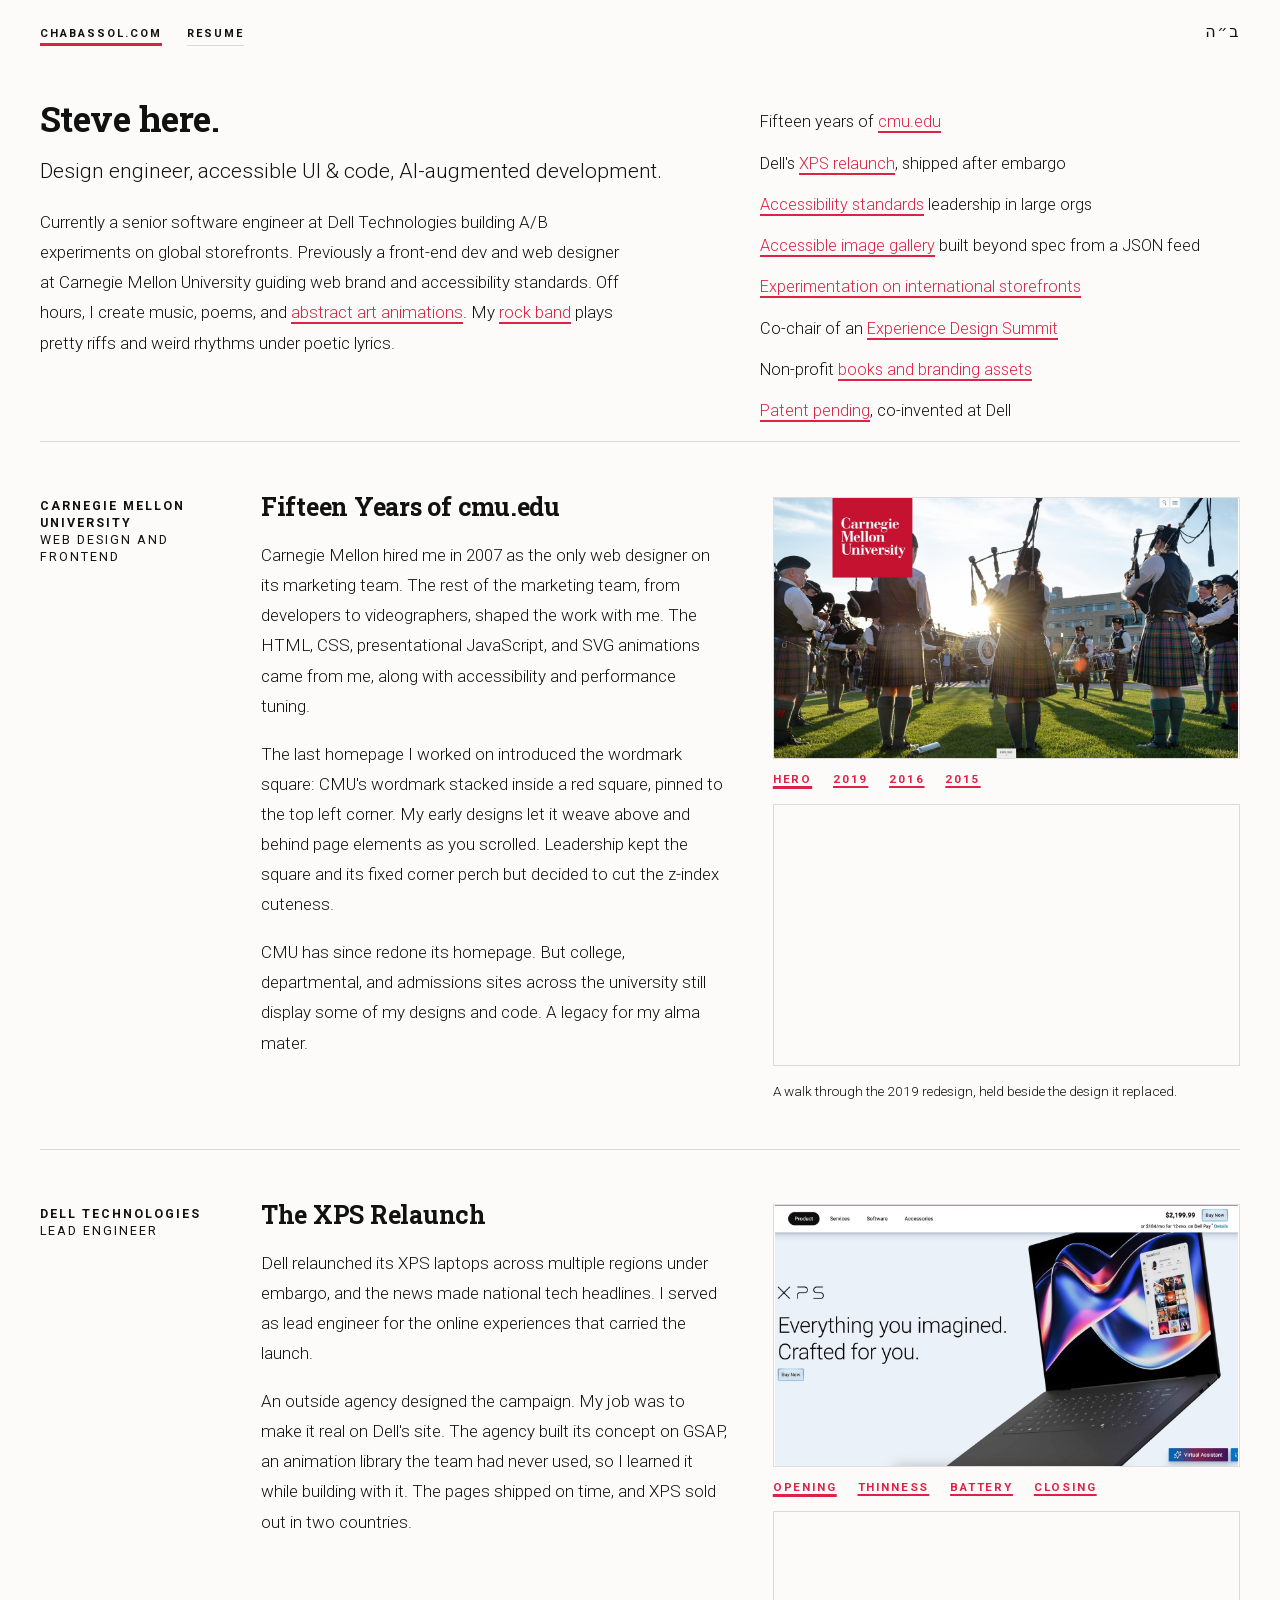
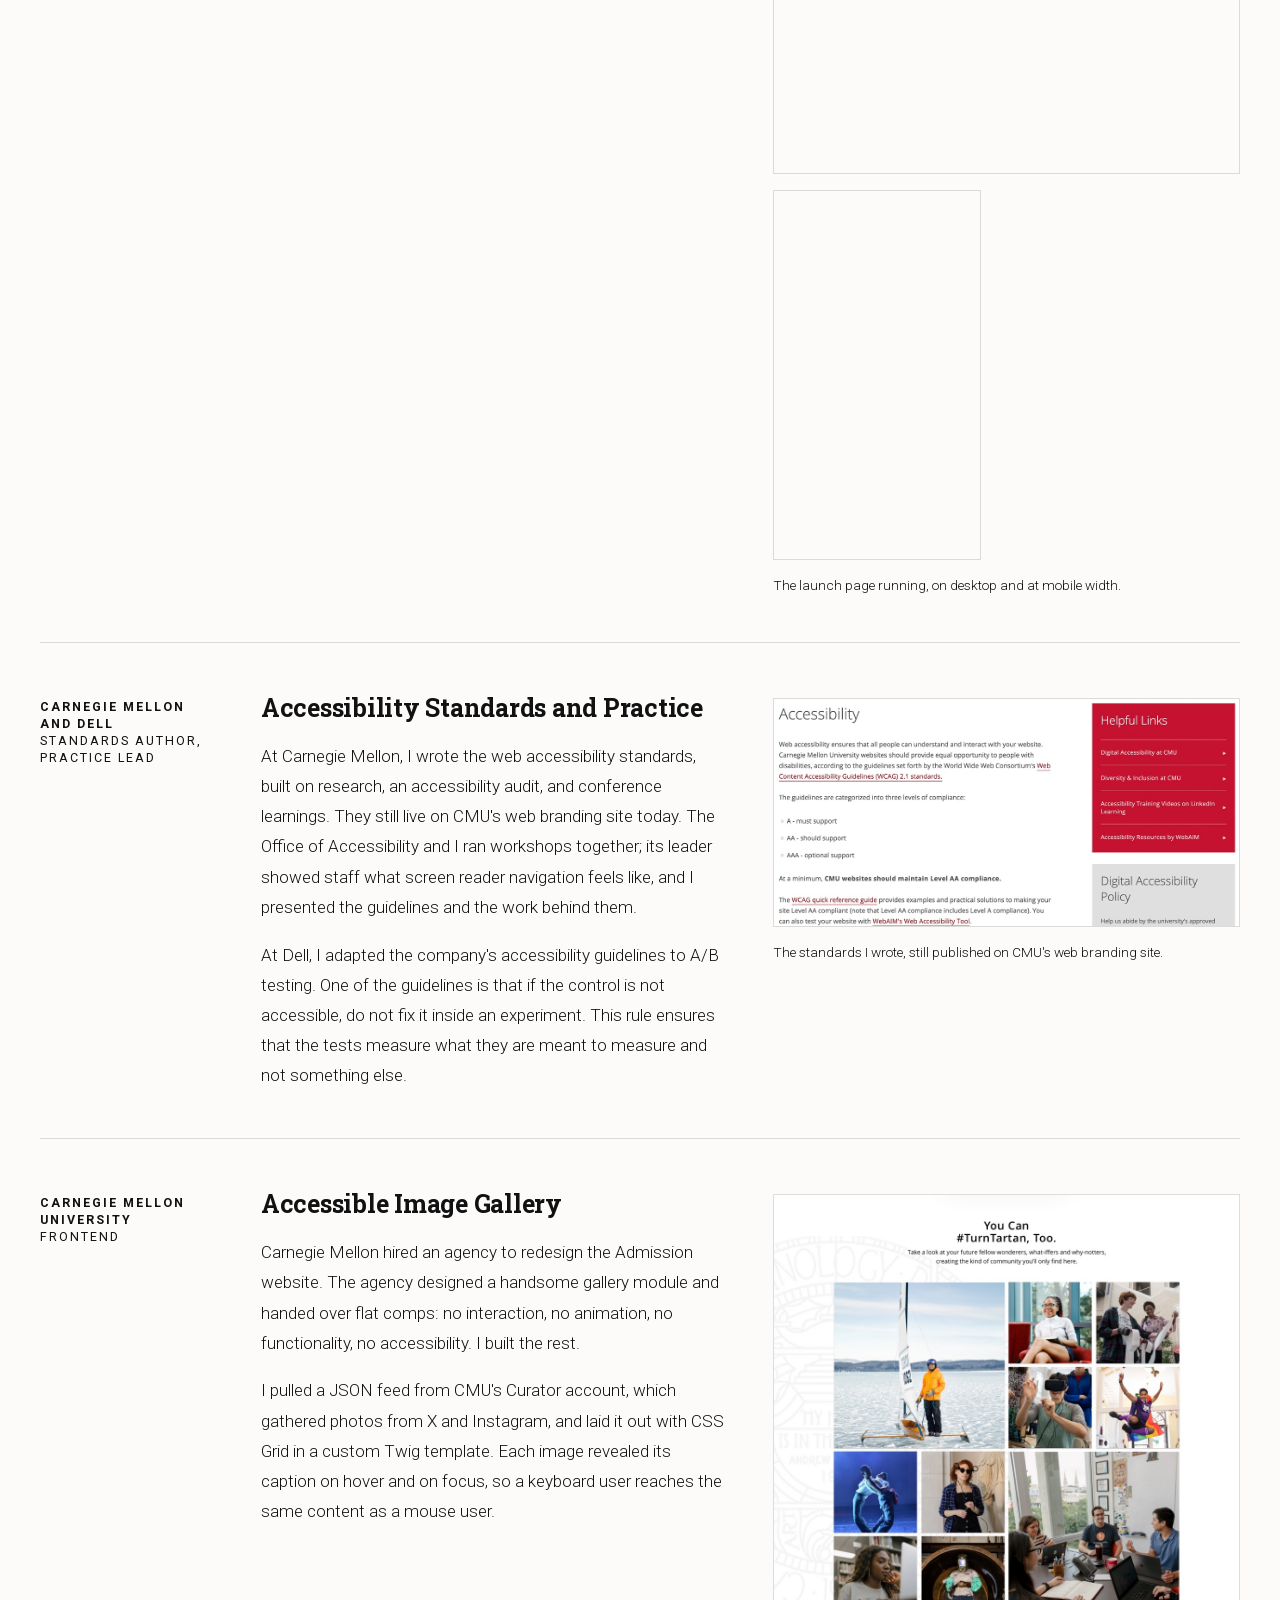
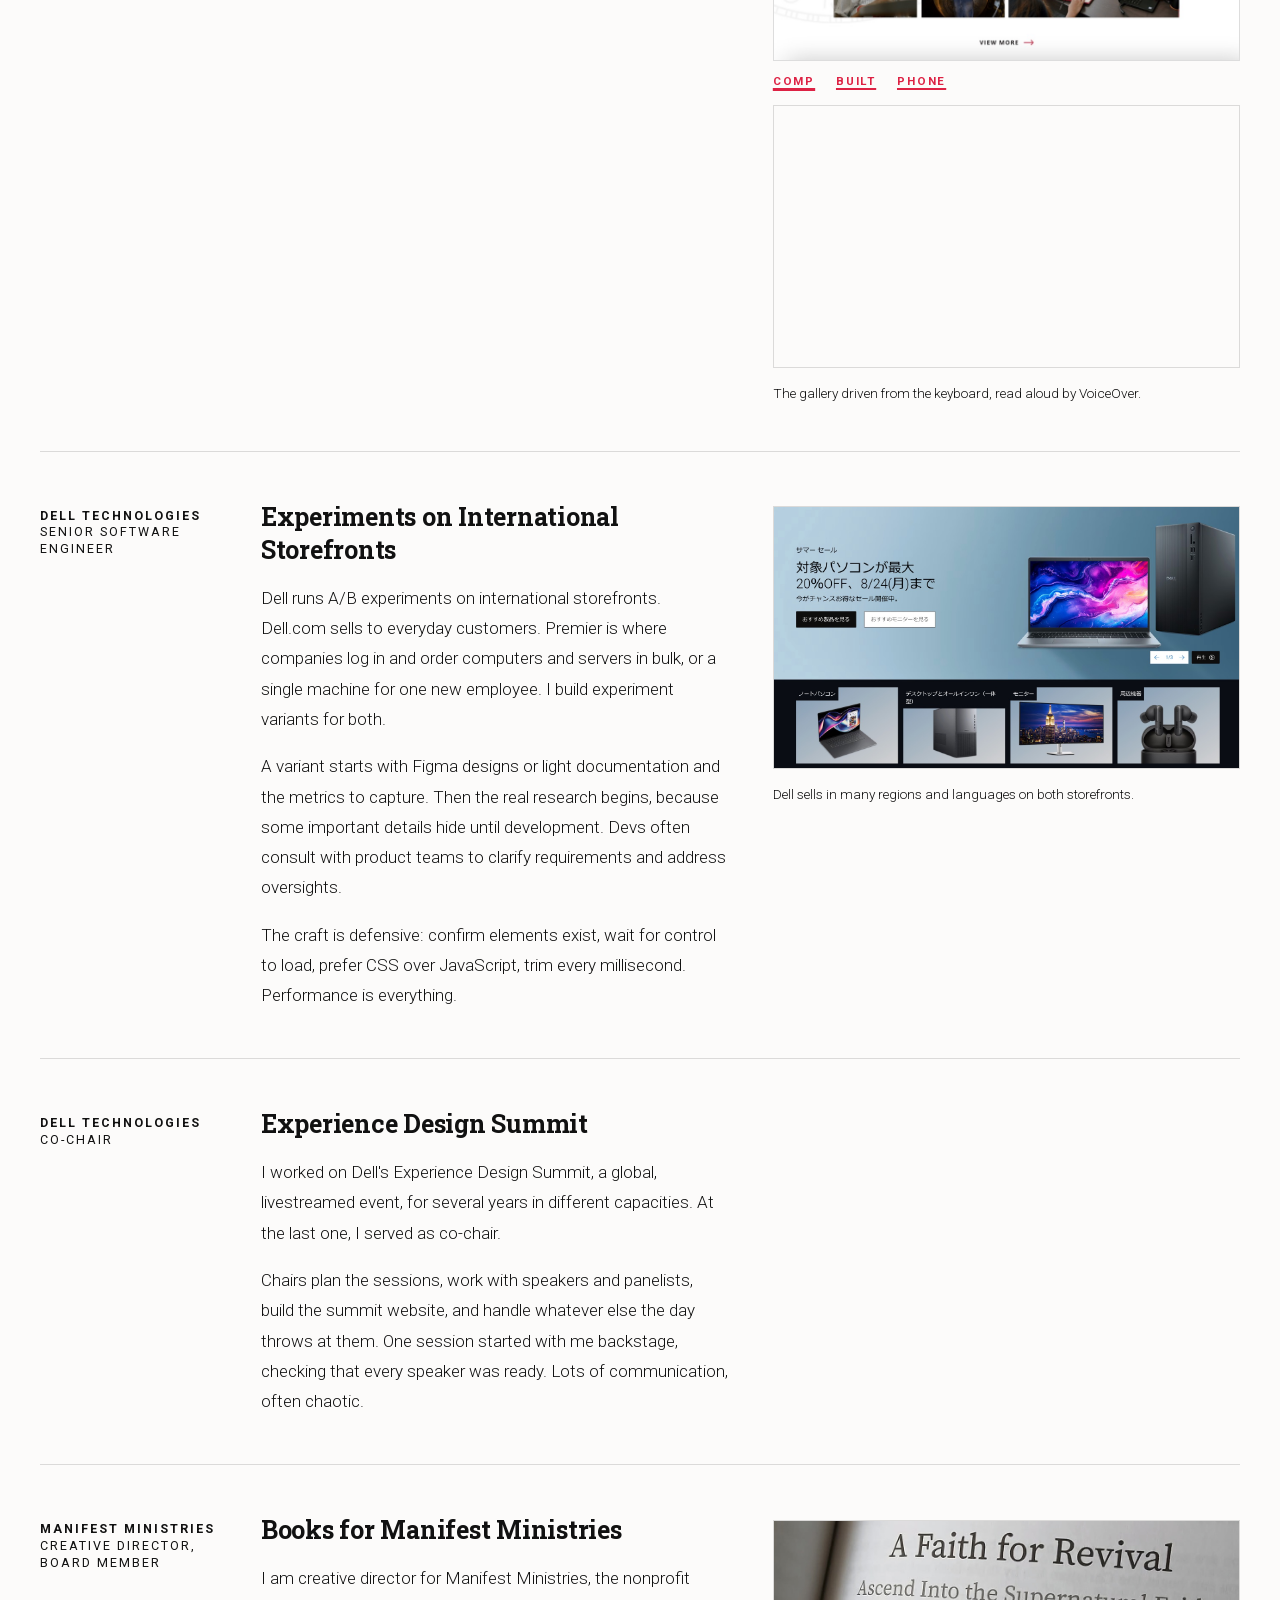
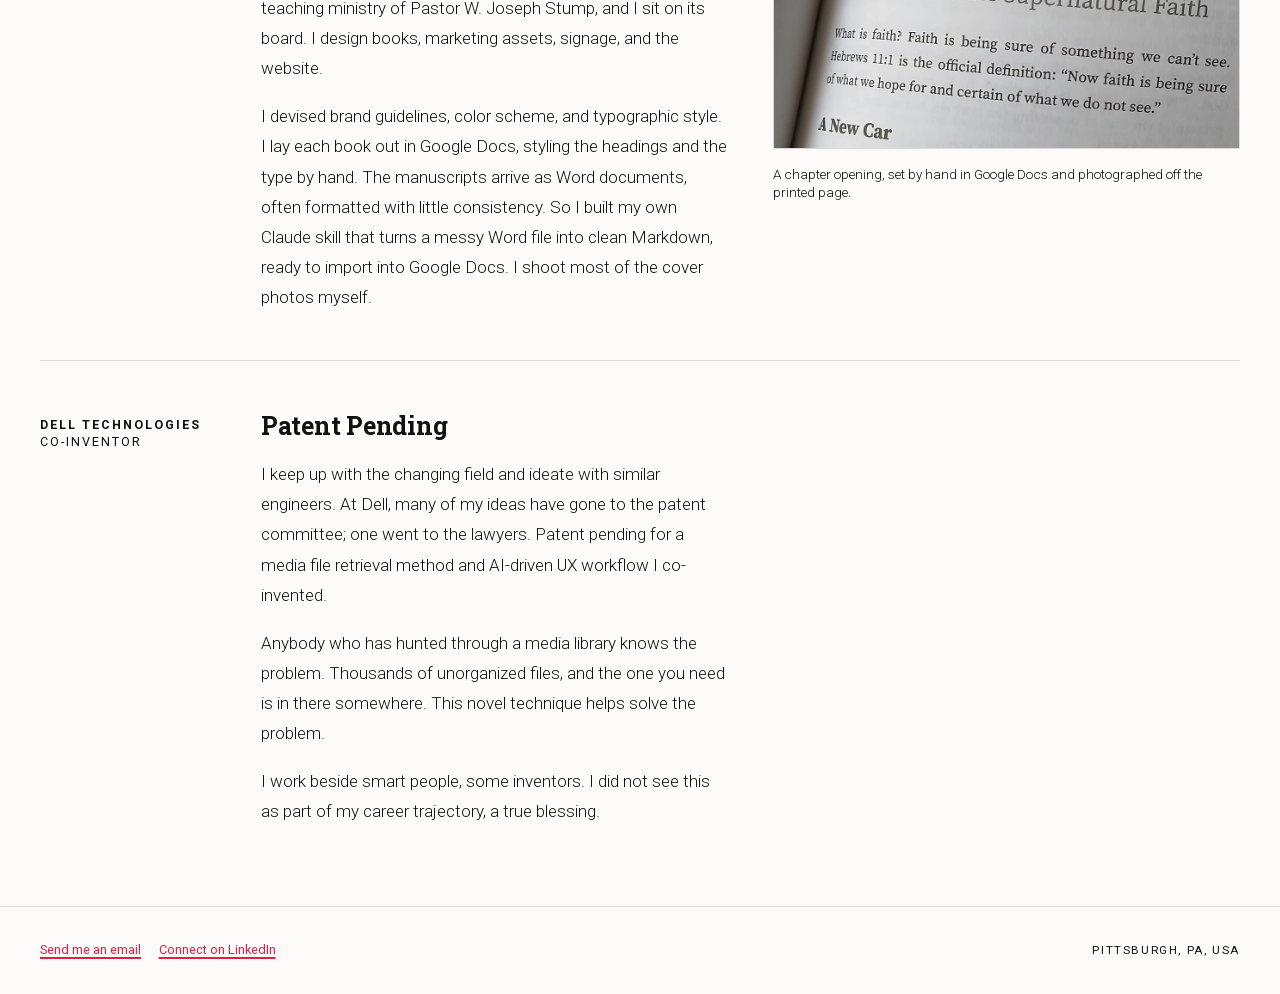
==== index.html @ 95441545 "init commit" ====
<!doctype html>
<html lang="en">

<head>
  <meta charset="utf-8">
  <title>Steve Chabassol: Design Engineer</title>
  <meta name="description" content="Steve Chabassol designs and builds accessible, beautiful interfaces in Pittsburgh. Case studies from Dell and Carnegie Mellon, and a resume.">
  <meta name="viewport" content="width=device-width, initial-scale=1">
  <link rel="canonical" href="https://chabassol.com/">

  <meta name="robots" content="max-image-preview:large">

  <meta name="author" content="Steve Chabassol">
  <meta name="theme-color" content="#fcfbfa" media="(prefers-color-scheme: light)">
  <meta name="theme-color" content="#0a0a0a" media="(prefers-color-scheme: dark)">

  <meta property="og:type" content="website">
  <meta property="og:site_name" content="Steve Chabassol">
  <meta property="og:url" content="https://chabassol.com/">
  <meta property="og:title" content="Steve Chabassol: Design Engineer">
  <meta property="og:description" content="Steve Chabassol designs and builds accessible, beautiful interfaces in Pittsburgh. Case studies from Dell and Carnegie Mellon, and a resume.">
  <meta property="og:image" content="https://chabassol.com/share-card.png">
  <meta property="og:image:width" content="1200">
  <meta property="og:image:height" content="630">
  <meta property="og:image:alt" content="An SC monogram over the name Steve Chabassol and the line: Design engineer. I make the internet pretty.">
  <meta name="twitter:card" content="summary_large_image">
  <meta name="twitter:image:alt" content="An SC monogram over the name Steve Chabassol and the line: Design engineer. I make the internet pretty.">

  <link rel="icon" href="favicon.ico" sizes="32x32">
  <link rel="icon" href="favicon.svg" type="image/svg+xml">
  <link rel="apple-touch-icon" href="icon.png">

  <link rel="preload" href="fonts/roboto-latin.woff2" as="font" type="font/woff2" crossorigin>
  <link rel="preload" href="fonts/roboto-slab-latin.woff2" as="font" type="font/woff2" crossorigin>

  <link rel="stylesheet" href="css/site.css">
  <link rel="stylesheet" href="css/home.css">
</head>

<body>
  <a class="skip-link" href="#main">Skip to the main text</a>

  <header class="shell masthead">
    <nav class="nav" aria-label="Main">
      <a class="nav__link" href="./" aria-current="page">chabassol.com</a>
      <a class="nav__link" href="resume/">Resume</a>
    </nav>

    <p class="masthead__baruch" title="Baruch Hashem, blessed is the name"><span class="sr-only">Baruch Hashem, blessed is the name </span><span lang="he">ב״ה</span></p>
  </header>

  <main class="shell" id="main" tabindex="-1">

    <div class="sheet-head">
      <div class="sheet-head__main">
        <h1 class="sheet-head__title">Steve here.</h1>
        <p class="sheet-head__lede">Design engineer, accessible UI & code, AI-augmented development.</p>
        <p class="sheet-head__body">Currently a senior software engineer at Dell Technologies building A/B experiments on global storefronts. Previously a front-end dev and web designer at Carnegie Mellon University guiding web brand and accessibility standards. Off hours, I create music, poems, and <a href="https://stevechab.com" rel="nofollow">abstract art animations</a>. My <a href="https://stevechab.band" rel="nofollow">rock band</a> plays pretty riffs and weird rhythms under poetic lyrics.</p>
      </div>

      <aside class="sheet-head__aside">
        <nav class="jump" aria-label="Work examples on this page">
          <ul class="jump__list">
            <li>Fifteen years of <a href="#cmu">cmu.edu</a></li>
            <li>Dell's <a href="#xps">XPS relaunch</a>, shipped after embargo</li>
            <li><a href="#accessibility">Accessibility standards</a> leadership in large orgs</li>
            <li><a href="#gallery">Accessible image gallery</a> built beyond spec from a JSON feed</li>
            <li><a href="#experiments">Experimentation on international storefronts</a></li>
            <li>Co-chair of an <a href="#summit">Experience Design Summit</a></li>
            <li>Non-profit <a href="#manifest">books and branding assets</a></li>
            <li><a href="#patent">Patent pending</a>, co-invented at Dell</li>
          </ul>
        </nav>
      </aside>
    </div>

    <div class="cases">
      <section class="case" id="cmu" tabindex="-1" aria-labelledby="cmu-title">
        <p class="case__meta"><span class="case__org">Carnegie Mellon University</span> Web Design and Frontend</p>

        <h2 class="case__title" id="cmu-title">Fifteen Years of cmu.edu</h2>

        <div class="case__body">
          <p>Carnegie Mellon hired me in 2007 as the only web designer on its marketing team. The rest of the marketing team, from developers to videographers, shaped the work with me. The HTML, CSS, presentational JavaScript, and SVG animations came from me, along with accessibility and performance tuning.</p>
          <p>The last homepage I worked on introduced the wordmark square: CMU's wordmark stacked inside a red square, pinned to the top left corner. My early designs let it weave above and behind page elements as you scrolled. Leadership kept the square and its fixed corner perch but decided to cut the z-index cuteness.</p>
          <p>CMU has since redone its homepage. But college, departmental, and admissions sites across the university still display some of my designs and code. A legacy for my alma mater.</p>
        </div>

        <figure class="case__figure">
          <div class="reel">
            <section class="reel__scroller" aria-label="cmu.edu homepages" tabindex="0">
              <ul class="reel__strip">
                <li class="reel__slide" id="cmu-hero" tabindex="-1">
                  <img src="images/work/cmu-2019-hero.jpg" width="1400" height="787" decoding="async"
                       alt="The 2019 opening picture at full width. The red wordmark square holds the top left corner over a photograph of the pipe band on the lawn, tartan kilts against low sun.">
                </li>
                <li class="reel__slide" id="cmu-2019" tabindex="-1">
                  <img src="images/work/cmu-2019.jpg" width="1400" height="788" loading="lazy" decoding="async"
                       alt="cmu.edu in 2019. The wordmark now stacked inside a red square pinned to the top left corner, over a photograph of a student, with a gray card of spotlight text beside her.">
                </li>
                <li class="reel__slide" id="cmu-2016" tabindex="-1">
                  <img src="images/work/cmu-2016.jpg" width="1400" height="788" loading="lazy" decoding="async"
                       alt="cmu.edu in 2016. A lighter bar of menus over a wide photograph of researchers at a poker table, with an arrow at each edge of the picture for the next story.">
                </li>
                <li class="reel__slide" id="cmu-2015" tabindex="-1">
                  <img src="images/work/cmu-2015.jpg" width="1400" height="788" loading="lazy" decoding="async"
                       alt="cmu.edu in 2015. The wordmark in red script above a dark tab bar, over a photograph of the new provost, with a headline card resting on the picture.">
                </li>
              </ul>
            </section>
            <p class="reel__index">
              <a href="#cmu-hero">Hero<span class="sr-only"> picture from 2019</span></a>
              <a href="#cmu-2019">2019<span class="sr-only"> homepage</span></a>
              <a href="#cmu-2016">2016<span class="sr-only"> homepage</span></a>
              <a href="#cmu-2015">2015<span class="sr-only"> homepage</span></a>
            </p>
          </div>

          <iframe class="case__embed"
                  title="Steve Chabassol walks through the 2019 cmu.edu redesign beside the design it replaced"
                  src="https://www.youtube-nocookie.com/embed/d80NMSJjb8s"
                  width="560" height="315" loading="lazy"
                  referrerpolicy="strict-origin-when-cross-origin"
                  allow="encrypted-media; picture-in-picture; fullscreen"
                  allowfullscreen></iframe>

          <figcaption class="case__caption">A walk through the 2019 redesign, held beside the design it replaced.</figcaption>
        </figure>
      </section>
      <section class="case" id="xps" tabindex="-1" aria-labelledby="xps-title">
        <p class="case__meta"><span class="case__org">Dell Technologies</span> Lead Engineer</p>

        <h2 class="case__title" id="xps-title">The XPS Relaunch</h2>

        <div class="case__body">
          <p>Dell relaunched its XPS laptops across multiple regions under embargo, and the news made national tech headlines. I served as lead engineer for the online experiences that carried the launch.</p>
          <p>An outside agency designed the campaign. My job was to make it real on Dell's site. The agency built its concept on GSAP, an animation library the team had never used, so I learned it while building with it. The pages shipped on time, and XPS sold out in two countries.</p>
        </div>

        <figure class="case__figure">
          <div class="reel">
            <section class="reel__scroller" aria-label="The XPS launch page" tabindex="0">
              <ul class="reel__strip">
                <li class="reel__slide" id="xps-opening" tabindex="-1">
                  <img src="images/work/xps-hero.jpg" width="1400" height="788" loading="lazy" decoding="async"
                       alt="Opening screen of the XPS launch page. The XPS mark and the line Everything you imagined, crafted for you, beside an open laptop showing a twist of magenta and blue light.">
                </li>
                <li class="reel__slide" id="xps-thinness" tabindex="-1">
                  <img src="images/work/xps-thin.jpg" width="1400" height="788" loading="lazy" decoding="async"
                       alt="Measurement screen. The thickness of the laptop set in outsized gray numerals at the center of the page, over the closed edge of the machine.">
                </li>
                <li class="reel__slide" id="xps-battery" tabindex="-1">
                  <img src="images/work/xps-battery.jpg" width="1400" height="787" loading="lazy" decoding="async"
                       alt="Battery screen. The runtime figure set in outsized green numerals over a pale ring, with the top edge of a laptop rising into the frame.">
                </li>
                <li class="reel__slide" id="xps-closing" tabindex="-1">
                  <img src="images/work/xps-crafted.jpg" width="1400" height="788" loading="lazy" decoding="async"
                       alt="Closing screen. Two laptops crossed into an X against pale blue, one titled Crafted to Last and the other Built to Perform.">
                </li>
              </ul>
            </section>
            <p class="reel__index">
              <a href="#xps-opening">Opening<span class="sr-only"> screen</span></a>
              <a href="#xps-thinness">Thinness<span class="sr-only"> screen</span></a>
              <a href="#xps-battery">Battery<span class="sr-only"> screen</span></a>
              <a href="#xps-closing">Closing<span class="sr-only"> screen</span></a>
            </p>
          </div>

          <iframe class="case__embed"
                  title="The XPS launch page running on desktop, scrolled from the top of the story to the bottom"
                  src="https://www.youtube-nocookie.com/embed/6ZJd-k1sNEI"
                  width="560" height="315" loading="lazy"
                  referrerpolicy="strict-origin-when-cross-origin"
                  allow="encrypted-media; picture-in-picture; fullscreen"
                  allowfullscreen></iframe>

          <iframe class="case__embed case__embed--phone"
                  title="The same XPS launch page running at phone width"
                  src="https://www.youtube-nocookie.com/embed/xsrgnvV104s"
                  width="315" height="560" loading="lazy"
                  referrerpolicy="strict-origin-when-cross-origin"
                  allow="encrypted-media; picture-in-picture; fullscreen"
                  allowfullscreen></iframe>

          <figcaption class="case__caption">The launch page running, on desktop and at mobile width.</figcaption>
        </figure>
      </section>

      <section class="case" id="accessibility" tabindex="-1" aria-labelledby="accessibility-title">
        <p class="case__meta"><span class="case__org">Carnegie Mellon and Dell</span> Standards Author, Practice Lead</p>

        <h2 class="case__title" id="accessibility-title">Accessibility Standards and Practice</h2>

        <div class="case__body">
          <p>At Carnegie Mellon, I wrote the web accessibility standards, built on research, an accessibility audit, and conference learnings. They still live on CMU's web branding site today. The Office of Accessibility and I ran workshops together; its leader showed staff what screen reader navigation feels like, and I presented the guidelines and the work behind them.</p>
          <p>At Dell, I adapted the company's accessibility guidelines to A/B testing. One of the guidelines is that if the control is not accessible, do not fix it inside an experiment. This rule ensures that the tests measure what they are meant to measure and not something else.</p>
        </div>

        <figure class="case__figure">
          <img src="images/work/cmu-a11y.jpg" width="1080" height="527" loading="lazy" decoding="async"
               alt="The Accessibility page on CMU's web branding site. Body text setting out the WCAG level the university holds itself to, a red panel of helpful links beside it, over the start of the Digital Accessibility Policy.">
          <figcaption class="case__caption">The standards I wrote, still published on CMU's web branding site.</figcaption>
        </figure>
      </section>
      <section class="case" id="gallery" tabindex="-1" aria-labelledby="gallery-title">
        <p class="case__meta"><span class="case__org">Carnegie Mellon University</span> Frontend</p>

        <h2 class="case__title" id="gallery-title">Accessible Image Gallery</h2>

        <div class="case__body">
          <p>Carnegie Mellon hired an agency to redesign the Admission website. The agency designed a handsome gallery module and handed over flat comps: no interaction, no animation, no functionality, no accessibility. I built the rest.</p>
          <p>I pulled a JSON feed from CMU's Curator account, which gathered photos from X and Instagram, and laid it out with CSS Grid in a custom Twig template. Each image revealed its caption on hover and on focus, so a keyboard user reaches the same content as a mouse user.</p>
        </div>

        <figure class="case__figure">
          <div class="reel reel--square">
            <section class="reel__scroller" aria-label="The Admission gallery module" tabindex="0">
              <ul class="reel__strip">
                <li class="reel__slide" id="gallery-comp" tabindex="-1">
                  <img src="images/work/gallery-comp.jpg" width="1000" height="1000" loading="lazy" decoding="async"
                       alt="The agency comp. Flat mosaic of student photographs at mixed sizes under the heading You Can Turn Tartan, Too, with a view more link at the foot.">
                </li>
                <li class="reel__slide" id="gallery-built" tabindex="-1">
                  <img src="images/work/gallery-built.jpg" width="1000" height="1000" loading="lazy" decoding="async"
                       alt="The module built and live on cmu.edu. Same mosaic shape, now filled from the social feed with campus photographs, a watermark seal showing through the ground.">
                </li>
                <li class="reel__slide" id="gallery-phone" tabindex="-1">
                  <img src="images/work/gallery-phone.jpg" width="900" height="1125" loading="lazy" decoding="async"
                       alt="The module at phone width. The mosaic has folded down to one column of photographs under the heading.">
                </li>
              </ul>
            </section>
            <p class="reel__index">
              <a href="#gallery-comp">Comp<span class="sr-only"> from the agency</span></a>
              <a href="#gallery-built">Built<span class="sr-only"> and live</span></a>
              <a href="#gallery-phone">Phone<span class="sr-only"> width</span></a>
            </p>
          </div>

          <iframe class="case__embed"
                  title="Steve Chabassol tabs through the Admission gallery with the VoiceOver screen reader"
                  src="https://www.youtube-nocookie.com/embed/8-nrS20ba5w"
                  width="560" height="315" loading="lazy"
                  referrerpolicy="strict-origin-when-cross-origin"
                  allow="encrypted-media; picture-in-picture; fullscreen"
                  allowfullscreen></iframe>

          <figcaption class="case__caption">The gallery driven from the keyboard, read aloud by VoiceOver.</figcaption>
        </figure>
      </section>
      <section class="case" id="experiments" tabindex="-1" aria-labelledby="experiments-title">
        <p class="case__meta"><span class="case__org">Dell Technologies</span> Senior Software Engineer</p>

        <h2 class="case__title" id="experiments-title">Experiments on International Storefronts</h2>

        <div class="case__body">
          <p>Dell runs A/B experiments on international storefronts. Dell.com sells to everyday customers. Premier is where companies log in and order computers and servers in bulk, or a single machine for one new employee. I build experiment variants for both.</p>
          <p>A variant starts with Figma designs or light documentation and the metrics to capture. Then the real research begins, because some important details hide until development. Devs often consult with product teams to clarify requirements and address oversights.</p>
          <p>The craft is defensive: confirm elements exist, wait for control to load, prefer CSS over JavaScript, trim every millisecond. Performance is everything.</p>
        </div>

        <figure class="case__figure">
          <img src="images/work/dell-jp.jpg" width="1400" height="787" loading="lazy" decoding="async"
               alt="Dell's Japanese storefront. Summer sale headline set in Japanese beside a laptop and a tower on a blue ground, a carousel counter and a play control at the lower right, over a dark row of product categories.">
          <figcaption class="case__caption">Dell sells in many regions and languages on both storefronts.</figcaption>
        </figure>
      </section>
      <section class="case" id="summit" tabindex="-1" aria-labelledby="summit-title">
        <p class="case__meta"><span class="case__org">Dell Technologies</span> Co-chair</p>

        <h2 class="case__title" id="summit-title">Experience Design Summit</h2>

        <div class="case__body">
          <p>I worked on Dell's Experience Design Summit, a global, livestreamed event, for several years in different capacities. At the last one, I served as co-chair.</p>
          <p>Chairs plan the sessions, work with speakers and panelists, build the summit website, and handle whatever else the day throws at them. One session started with me backstage, checking that every speaker was ready. Lots of communication, often chaotic.</p>
        </div>
      </section>
      <section class="case" id="manifest" tabindex="-1" aria-labelledby="manifest-title">
        <p class="case__meta"><span class="case__org">Manifest Ministries</span> Creative Director, Board Member</p>

        <h2 class="case__title" id="manifest-title">Books for Manifest Ministries</h2>

        <div class="case__body">
          <p>I am creative director for Manifest Ministries, the nonprofit teaching ministry of Pastor W. Joseph Stump, and I sit on its board. I design books, marketing assets, signage, and the website.</p>
          <p>I devised brand guidelines, color scheme, and typographic style. I lay each book out in Google Docs, styling the headings and the type by hand. The manuscripts arrive as Word documents, often formatted with little consistency. So I built my own Claude skill that turns a messy Word file into clean Markdown, ready to import into Google Docs. I shoot most of the cover photos myself.</p>
        </div>

        <figure class="case__figure">
          <img src="images/work/mm-book.jpg" width="1080" height="527" loading="lazy" decoding="async"
               alt="A page from a Manifest Ministries book, photographed open. The chapter title A Faith for Revival set in a display serif over its subtitle, with the opening scripture indented under it.">
          <figcaption class="case__caption">A chapter opening, set by hand in Google Docs and photographed off the printed page.</figcaption>
        </figure>
      </section>

      <section class="case" id="patent" tabindex="-1" aria-labelledby="patent-title">
        <p class="case__meta"><span class="case__org">Dell Technologies</span> Co-inventor</p>

        <h2 class="case__title" id="patent-title">Patent Pending</h2>

        <div class="case__body">
          <p>I keep up with the changing field and ideate with similar engineers. At Dell, many of my ideas have gone to the patent committee; one went to the lawyers. Patent pending for a media file retrieval method and AI-driven UX workflow I co-invented.</p>
          <p>Anybody who has hunted through a media library knows the problem. Thousands of unorganized files, and the one you need is in there somewhere. This novel technique helps solve the problem.</p>
          <p>I work beside smart people, some inventors. I did not see this as part of my career trajectory, a true blessing.</p>
        </div>
      </section>

    </div>

  </main>

  <footer class="shell site-footer">
    <nav class="site-footer__nav" aria-label="Elsewhere">
      <a href="mailto:resume@chabassol.com">Send me an email</a>
      <a href="https://www.linkedin.com/in/stevechabassol/">Connect on LinkedIn</a>
    </nav>
    <p class="site-footer__place">Pittsburgh, PA, USA</p>
  </footer>

  <script src="js/jump.js" defer></script>

</body>

</html>
---- css/site.css ----
/* ==================================================================
   The shell
   ==================================================================
   Two sites load copies of this file. Edit it in web/css/ and run
   scripts/sync-shared.sh, or the copies drift apart.

   Tokens, base elements, and the parts every page carries: skip link,
   running head, footer, wordmark, focus, motion guard, print. Page
   layout lives in each page's own partial.

   Contrast ratios in comments are measured. WCAG 2.2 AA asks 4.5:1
   for body text, 3:1 for large text and non-text UI.
   ================================================================== */

/* ------------------------------------------------------------------
   Fonts, self-hosted
   ------------------------------------------------------------------
   Variable builds: one file per family per subset carries the whole
   100 to 900 axis. unicode-range keeps latin-ext unfetched until a
   page sets a character in it, so an English page takes the two latin
   files and stops.

   Licence and provenance: web/fonts/LICENSE.txt
   ------------------------------------------------------------------ */

@font-face {
  font-family: 'Roboto';
  font-style: normal;
  font-weight: 100 900;
  font-display: swap;
  src: url(../fonts/roboto-latin-ext.woff2) format('woff2');
  unicode-range: U+0100-02BA, U+02BD-02C5, U+02C7-02CC, U+02CE-02D7, U+02DD-02FF,
    U+0304, U+0308, U+0329, U+1D00-1DBF, U+1E00-1E9F, U+1EF2-1EFF, U+2020,
    U+20A0-20AB, U+20AD-20C0, U+2113, U+2C60-2C7F, U+A720-A7FF;
}

@font-face {
  font-family: 'Roboto';
  font-style: normal;
  font-weight: 100 900;
  font-display: swap;
  src: url(../fonts/roboto-latin.woff2) format('woff2');
  unicode-range: U+0000-00FF, U+0131, U+0152-0153, U+02BB-02BC, U+02C6, U+02DA, U+02DC,
    U+0304, U+0308, U+0329, U+2000-206F, U+20AC, U+2122, U+2191, U+2193,
    U+2212, U+2215, U+FEFF, U+FFFD;
}

@font-face {
  font-family: 'Roboto Slab';
  font-style: normal;
  font-weight: 100 900;
  font-display: swap;
  src: url(../fonts/roboto-slab-latin-ext.woff2) format('woff2');
  unicode-range: U+0100-02BA, U+02BD-02C5, U+02C7-02CC, U+02CE-02D7, U+02DD-02FF,
    U+0304, U+0308, U+0329, U+1D00-1DBF, U+1E00-1E9F, U+1EF2-1EFF, U+2020,
    U+20A0-20AB, U+20AD-20C0, U+2113, U+2C60-2C7F, U+A720-A7FF;
}

@font-face {
  font-family: 'Roboto Slab';
  font-style: normal;
  font-weight: 100 900;
  font-display: swap;
  src: url(../fonts/roboto-slab-latin.woff2) format('woff2');
  unicode-range: U+0000-00FF, U+0131, U+0152-0153, U+02BB-02BC, U+02C6, U+02DA, U+02DC,
    U+0304, U+0308, U+0329, U+2000-206F, U+20AC, U+2122, U+2191, U+2193,
    U+2212, U+2215, U+FEFF, U+FFFD;
}


:root {
  color-scheme: light dark;

  /* --- primitives: ink and paper --- */
  --black: #000;
  --white: #fff;
  --ink-900: #111;          /* body text on light */
  --paper-50: #fcfbfa;      /* light surface */
  --ink-050: #f2f0ee;       /* body text on dark */
  --paper-950: #0a0a0a;     /* dark surface */

  /* --- primitives: the accent ramp, one hue family --- */
  --accent-300: #f89;       /* 9.23:1 on #000, hover on dark */
  --accent-400: #f67;       /* 7.42:1 on #000, 6.99:1 on #0a0a0a */
  --accent-600: #d24;       /* 4.79:1 on #fff, 4.63:1 on #fcfbfa */
  --accent-800: #b23;       /* 6.20:1 on #fff, hover on light */

  /* --- semantic: light surface (default) --- */
  --surface: var(--paper-50);
  --surface-raised: var(--white);
  --text: var(--ink-900);
  --rule: rgba(17, 17, 17, .14);
  --link: var(--accent-600);
  --link-hover: var(--accent-800);
  --focus-ring: var(--accent-600);
  --selection: #f89;

  /* --- type --- */
  --font-slab: 'Roboto Slab', Georgia, 'Times New Roman', serif;
  --font-sans: 'Roboto', system-ui, -apple-system, sans-serif;
  --font-mono: ui-monospace, 'SF Mono', Menlo, monospace;
  --text-xs:   .75rem;
  --text-sm:   .875rem;
  --text-base: 1.0625rem;
  --text-lg:   1.25rem;
  --text-xl:   1.5625rem;
  --text-2xl:  1.953rem;
  --text-3xl:  2.441rem;
  --text-4xl:  3.052rem;
  --leading-tight: 1.15;
  --leading-snug: 1.35;
  --leading-normal: 1.75;
  --measure: 65ch;

  /* --- spacing, 4px base --- */
  --space-1: .25rem;
  --space-2: .5rem;
  --space-3: .75rem;
  --space-4: 1rem;
  --space-6: 1.5rem;
  --space-8: 2rem;
  --space-12: 3rem;
  --space-16: 4rem;
  --space-24: 6rem;

  /* --- borders and radius --- */
  --border-width: 1px;
  --border-width-thick: 2px;
  --radius-sm: 2px;

  /* --- z-index, no magic numbers --- */
  --z-base: 0;
  --z-raised: 10;
  --z-sticky: 100;
  --z-header: 1000;
  --z-overlay: 10000;

  /* --- motion --- */
  --duration-fast: .18s;
  --duration-slow: 1s;
  --ease-out: cubic-bezier(.22, 1, .36, 1);
  --ease-in-out: cubic-bezier(.65, 0, .35, 1);

  /* --- shell --- */
  --shell-max: 1560px;
  --shell-pad: 2.5rem;
}

@media (prefers-color-scheme: dark) {
  :root {
    --surface: var(--paper-950);
    --surface-raised: var(--black);
    --text: var(--ink-050);
    --rule: rgba(242, 240, 238, .18);
    --link: var(--accent-400);
    --link-hover: var(--accent-300);
    --focus-ring: var(--accent-400);
    --selection: #d24;
  }
}

@media (max-width: 767px) {
  :root { --shell-pad: 1.25rem; }
}

/* ==================================================================
   Base
   ================================================================== */

*, *::before, *::after { box-sizing: border-box; }

html {
  -webkit-text-size-adjust: 100%;
  scroll-behavior: smooth;
}

body {
  margin: 0;
  background: var(--surface);
  color: var(--text);
  font-family: var(--font-sans);
  font-weight: 300;
  font-size: var(--text-base);
  line-height: var(--leading-normal);
  padding-bottom: var(--space-8);
}

::selection { background: var(--selection); color: var(--ink-900); }

img, svg, video, canvas, iframe { max-width: 100%; vertical-align: middle; }

/* The width and height attributes reserve the box before the file
   lands; height: auto lets it shrink with the column and keep the
   ratio. A <video> needs it said out loud, or the height attribute is
   taken as a pixel height and the frame stretches. */
img, video { height: auto; }

h1, h2, h3, h4 { font-family: var(--font-slab); font-weight: 700; }

a {
  color: var(--link);
  text-decoration: underline;
  text-decoration-thickness: 1.5px;
  text-underline-offset: .22em;
  text-decoration-skip-ink: none;
  transition: text-decoration-thickness var(--duration-fast) var(--ease-out);
}

a:hover {
  color: var(--link-hover);
  text-decoration-thickness: 3px;
}

/* One ring, measured over 3:1 on both surfaces. */
a:focus-visible,
button:focus-visible,
summary:focus-visible,
input:focus-visible,
select:focus-visible,
textarea:focus-visible,
[tabindex]:focus-visible {
  outline: 3px solid var(--focus-ring);
  outline-offset: 3px;
  border-radius: var(--radius-sm);
}

@supports not selector(:focus-visible) {
  a:focus, button:focus, input:focus, select:focus, textarea:focus {
    outline: 3px solid var(--focus-ring);
    outline-offset: 3px;
  }
}

.sr-only {
  position: absolute;
  width: 1px;
  height: 1px;
  padding: 0;
  margin: -1px;
  overflow: hidden;
  clip: rect(0, 0, 0, 0);
  white-space: nowrap;
  border: 0;
}

/* ==================================================================
   Skip link — first in tab order on every page
   ================================================================== */

.skip-link {
  position: absolute;
  left: var(--space-2);
  top: var(--space-2);
  z-index: var(--z-overlay);
  padding: var(--space-2) var(--space-4);
  background: var(--surface-raised);
  color: var(--text);
  border: var(--border-width-thick) solid var(--focus-ring);
  text-decoration: none;
  transform: translateY(-250%);
  transition: transform var(--duration-fast) var(--ease-out);
}

.skip-link:focus { transform: translateY(0); }

/* Jump targets. js/jump.js moves the keyboard to whatever a same-page
   link points at. The target is out of the Tab order and only ever
   focused on purpose, so it draws no ring. */

[tabindex="-1"]:focus { outline: none; }

/* ==================================================================
   Shell: running head, footer
   ================================================================== */

.shell {
  max-width: var(--shell-max);
  margin: 0 auto;
  padding-left: var(--shell-pad);
  padding-right: var(--shell-pad);
}

/* Nav flush left, ב״ה in the right corner. The auto margin does that,
   not space-between: narrow screens wrap the blessing onto a line of
   its own, where space-between would drop it back to the left. */

.masthead {
  display: flex;
  align-items: baseline;
  justify-content: space-between;
  gap: var(--space-4) var(--space-8);
  flex-wrap: wrap;
  padding-top: 1.1rem;
  padding-bottom: 1.3rem;
}

.masthead__baruch {
  margin: 0;
  margin-inline-start: auto;
  font-size: 16px;
  font-family: system-ui, sans-serif;
  letter-spacing: .1em;
}

/* stevechab.com has no nav; the favicon is the home link. It centers
   rather than sitting on a baseline, because a picture has none to share
   with the blessing. 32px clears the 24px target floor. */

.masthead__home {
  display: block;
  align-self: center;
  line-height: 0;
}

.masthead__home img { width: 32px; height: 32px; }

.masthead__home ~ .masthead__baruch { align-self: center; }

.nav {
  display: flex;
  flex-wrap: wrap;
  justify-content: flex-start;
  gap: .9rem 1.6rem;
  align-items: baseline;
}

.nav__link {
  font-size: 11px;
  font-weight: 700;
  letter-spacing: .18em;
  text-transform: uppercase;
  color: var(--text);
  text-decoration: none;
  border-bottom: var(--border-width) solid var(--rule);
  padding-bottom: 2px;
  /* The box measures 22px, under WCAG 2.2's 24px target floor. The 3px
     goes on top so the rule under the word stays put: hover and current
     trade the same 3px between padding and border. */
  padding-top: 3px;
}

.nav__link:hover {
  color: var(--text);
  border-bottom-color: var(--link);
  border-bottom-width: 3px;
  padding-bottom: 0;
}

.nav__link[aria-current="page"] {
  border-bottom: 3px solid var(--link);
  padding-bottom: 0;
}

.wordmark {
  text-align: center;
  padding: var(--space-6) 0 1.6rem;
}

.wordmark__mark {
  display: block;
  width: 100%;
  max-width: 900px;
  min-width: 180px;
  margin: 0 auto calc(var(--space-6));
}

/* --- chabstract -----------------------------------------------------
   The wordmark competes with the h1 on mobile, so make it "chabstract."
   Show partial wordmark as hero instead: zoom-in, crop, and add bg color. */

.wordmark--crop {
  background-color: var(--accent-400);
  margin-bottom: var(--space-8);
  overflow: hidden;
}

.wordmark--crop .wordmark__mark {
  transform: scale(9) translateX(-27%) rotate(-5deg);
}

@media (min-width: 768px) {
  main.shell > .wordmark--crop {
    background-color: transparent;
    margin-bottom: 0;
    overflow: visible;
  }

  main.shell > .wordmark--crop .wordmark__mark { transform: none; }
}

/* --- narrow screens -------------------------------------------------
   Try to keep nav and the blessing on one line. */

@media (max-width: 767px) {
  .masthead { column-gap: .75rem; }
  .nav { gap: .9rem .75rem; }
}

.site-footer {
  margin-top: var(--space-8);
  padding-top: var(--space-8);
  border-top: var(--border-width) solid var(--rule);
  display: flex;
  flex-wrap: wrap;
  gap: var(--space-4);
  align-items: center;
  justify-content: space-between;
  font-weight: 400;
}

.site-footer__nav {
  display: flex;
  flex-wrap: wrap;
  gap: 1.1rem;
  font-size: .8rem;
}

.site-footer__place {
  margin: 0;
  font-size: .72rem;
  letter-spacing: .14em;
  text-transform: uppercase;
}

.site-footer--center {
  flex-direction: column;
  justify-content: center;
}

/* --- social icons ----------------------------------------------------
   A centered row of brand marks in place of text links. Each link is a
   44px square around a 24px mark, over the target floor. */

.social {
  margin: 0;
  padding: 0;
  list-style: none;
  display: flex;
  flex-wrap: wrap;
  justify-content: center;
  gap: var(--space-2);
}

.social__link {
  display: grid;
  place-items: center;
  width: 44px;
  height: 44px;
  color: var(--text);
  transition: color var(--duration-fast) var(--ease-out);
}

.social__link:hover { color: var(--link-hover); }

.social__icon {
  display: block;
  width: 24px;
  height: 24px;
  fill: currentColor;
}

/* ==================================================================
   Page head — every page after the homepage
   ==================================================================
   Every content page opens the same way: a slab title at the
   homepage's h1 size, one lede at the homepage's lede size, both flush
   with the shell's left margin.
   ================================================================== */

.sheet-head {
  padding-top: var(--space-8);
  padding-bottom: var(--space-4);
}

.sheet-head__title {
  margin: 0 0 .9rem;
  font-size: 2.2rem;
  line-height: var(--leading-tight);
  letter-spacing: -.015em;
}

.sheet-head__lede {
  margin: 0 0 1.2rem;
  font-size: 1.32rem;
  line-height: 1.62;
  max-width: var(--measure);
}

.sheet-head__body {
  margin: 0 0 1.2rem;
  font-size: 1.06rem;
  line-height: 1.78;
  max-width: var(--measure);
}

/* ==================================================================
   Section label
   ==================================================================
   The small uppercase heading that names a column, a group, or a
   resume section. Sizes and margins belong to the page that uses it.
   Both the label and its gloss sit at full ink; a muted gray here
   measures near 2.5:1 and fails AA.
   ================================================================== */

.label {
  font-family: var(--font-sans);
  font-weight: 700;
  letter-spacing: .18em;
  text-transform: uppercase;
  color: var(--text);
  text-align: left;
}

.label__gloss { font-weight: 400; }

/* ==================================================================
   The empty slot
   ==================================================================
   Placeholder. Every .slot is a hole waiting for a real <img> or
   <video>, and nothing else in the stylesheet depends on it.
   ================================================================== */

.slot {
  display: grid;
  align-content: center;
  gap: var(--space-2);
  padding: var(--space-6);
  border: var(--border-width-thick) dashed var(--rule);
  border-radius: var(--radius-sm);
  aspect-ratio: 16 / 10;
  text-align: left;
}

.slot--video { aspect-ratio: 16 / 9; }
.slot--tall { aspect-ratio: 4 / 5; }

.slot__kind {
  margin: 0;
  font-size: .68rem;
  font-weight: 700;
  letter-spacing: .2em;
  text-transform: uppercase;
}

.slot__note {
  margin: 0;
  font-size: .9rem;
  line-height: var(--leading-snug);
}

/* ==================================================================
   Components
   ==================================================================
   The square control, the button, the motion gate, and the source
   field. Shared by the pieces and /design, so they live here rather
   than in css/piece.css. The frame around them, head and stage and
   bar, is still the pieces' own and stays in piece.css.
   ================================================================== */

/* --- the square control --------------------------------------------
   A square with a rule and a geometric mark. The caption is the
   accessible name since the glyph can be abstract.

   The fill uses .is-on rather than aria-pressed since the language
   sometimes toggles (Play becomes Pause), and adding aria can cause
   the state to be announced twice. */

.control {
  flex: none;
  width: 56px;
  display: flex;
  flex-direction: column;
  align-items: center;
  gap: .45rem;
}

.control__btn {
  width: 100%;
  height: 56px;
  padding: 0;
  border: var(--border-width-thick) solid var(--text);
  border-radius: 0;
  background: transparent;
  color: var(--text);
  display: grid;
  place-items: center;
  cursor: pointer;
  transition: background-color var(--duration-fast) var(--ease-out),
              color var(--duration-fast) var(--ease-out);
}

.control__btn:hover { background: var(--text); color: var(--surface); }

.control__btn.is-on {
  background: var(--text);
  color: var(--surface);
}

.control__mark {
  display: block;
  font-family: var(--font-slab);
  font-size: 1.5rem;
  line-height: 1;
  font-weight: 400;
}

.control__mark--align {
  text-box: trim-start cap alphabetic;
}

.control__mark svg { display: block; fill: currentColor; }

/* One word. Anything longer is screen reader text inside the caption,
   so the accessible name says "Next scene" while the page shows
   "Scene". */

.control__caption {
  font-size: 10px;
  font-weight: 700;
  letter-spacing: .14em;
  text-transform: uppercase;
  color: var(--text);
  text-align: center;
  white-space: nowrap;
}

/* One full turn on press. The class is added on click and removed when
   the turn ends, so a fast press turns every time. */

@keyframes control-turn {
  from { transform: rotate(0turn); }
  to   { transform: rotate(1turn); }
}

.control__mark--turning {
  animation: control-turn .5s var(--ease-out) 1;
}

/* --- the motion gate ------------------------------------------------
   A <dialog> opened with showModal(), so the keyboard stays inside it,
   the page behind goes inert, and Escape closes it. The rules below
   only undo what the browser draws around a dialog by default: the
   border, the shrink-to-fit box, and the centering margins. A modal
   dialog rides the top layer, so it needs no z-index.

   The layout hangs off [open]. A closed dialog is display: none by the
   browser's own rules, and a bare .gate { display: grid } would beat
   that and leave the warning on the screen. */

.gate {
  position: fixed;
  inset: 0;
  width: 100%;
  height: 100%;
  max-width: none;
  max-height: none;
  margin: 0;
  border: 0;
  padding: var(--space-4);
  background: var(--surface);
  color: var(--text);
  overflow-y: auto;
}

.gate[open] {
  display: grid;
  place-items: center;
}

.gate::backdrop { background: rgb(0 0 0 / .7); }

.gate__panel {
  border: var(--border-width-thick) solid var(--text);
  padding: 1.6rem;
  max-width: 52ch;
  background: var(--surface);
}

.gate__label {
  margin: 0 0 .4rem;
  font-size: 10px;
  font-weight: 700;
  letter-spacing: .16em;
  text-transform: uppercase;
  color: var(--link);
}

.gate__title {
  margin: 0 0 .7rem;
  font-family: var(--font-slab);
  font-weight: 700;
  font-size: var(--text-lg);
  line-height: var(--leading-snug);
}

.gate__body { margin: 0 0 1.2rem; font-size: .95rem; line-height: 1.6; }

.gate__actions { display: flex; flex-wrap: wrap; gap: .8rem; }

.btn {
  border: var(--border-width-thick) solid var(--text);
  background: transparent;
  color: var(--text);
  font-family: var(--font-sans);
  font-size: 11px;
  font-weight: 700;
  letter-spacing: .16em;
  text-transform: uppercase;
  padding: .85rem 1.2rem;
  cursor: pointer;
}

.btn--solid { background: var(--text); color: var(--surface); }
.btn:hover { background: var(--text); color: var(--surface); }
.btn--solid:hover { background: transparent; color: var(--text); }

/* --- the source field ----------------------------------------------
   The label sits under the box, set like the caption under a square.
   It still comes first in the source; column-reverse moves it, so a
   screen reader hears the name before the box. */

.field {
  display: flex;
  flex-direction: column-reverse;
  gap: .45rem;
  flex: 0 1 22rem;
}

.field__label {
  font-size: 10px;
  font-weight: 700;
  letter-spacing: .14em;
  text-transform: uppercase;
  color: var(--text);
  text-align: left;
}

.field__input {
  height: 40px;
  padding: 0 .7rem;
  border: var(--border-width-thick) solid var(--text);
  border-radius: 0;
  background: var(--surface);
  color: var(--text);
  font-family: var(--font-sans);
  font-size: .95rem;
}

.field__input::placeholder { color: var(--text); opacity: .62; }

/* --- narrow screens -------------------------------------------------
   Below 600px the captions stack under smaller squares, still over the
   44px target floor. */

@media (max-width: 599px) {
  .control { width: 48px; gap: .3rem; }
  .control__btn { height: 48px; }
  .control__caption { font-size: 9px; letter-spacing: .1em; }

  .field { flex: 1 1 100%; gap: .3rem; }
  .field__input { height: 36px; }

  .gate__panel { padding: 1.1rem; }
  .gate__actions .btn { flex: 1 1 100%; }
}

/* ==================================================================
   Motion guard
   ==================================================================
   This site ships strobing and flashing work on purpose. A reduced
   motion setting stops every animation, including ones declared in a
   page's own <style> block.
   ================================================================== */

@media (prefers-reduced-motion: reduce) {
  html { scroll-behavior: auto; }

  *, *::before, *::after {
    animation-duration: .001ms !important;
    animation-iteration-count: 1 !important;
    animation-delay: 0ms !important;
    transition-duration: .001ms !important;
    transition-delay: 0ms !important;
  }

  video, canvas { animation-play-state: paused !important; }
}

/* ==================================================================
   Print
   ==================================================================
   Every page prints as a document.
   ================================================================== */

@media print {
  body {
    background: #fff;
    color: #000;
    font-size: 11pt;
    padding-bottom: 0;
  }

  a { color: #000; }

  /* The running head is chrome; the page's own h1 carries the identity.
     A form field and a dialog print as nothing at all. */
  .skip-link,
  .masthead,
  .slot,
  .field,
  .gate,
  .gate[open] { display: none; }
}
---- css/home.css ----
/* ==================================================================
   The homepage: the head, then the case sheet
   ==================================================================
   The notes sit in the head under the intro. Each case runs as one
   row: a metadata spine on the left, the prose in the middle at
   measure, the visual on the right. Wide screens get the three
   columns; every width below 1140px stacks them in DOM order. Columns
   are sized to the text, not to the shell, so the right edge stays
   ragged.

   Tokens, shell, page head, and section label come from css/site.css.
   ================================================================== */

/* --- the notes ----------------------------------------------------- */

.notes {
  display: grid;
  gap: var(--space-8);
  margin: var(--space-8) 0;
}

.notes__label {
  margin: 0 0 1.2rem;
  font-size: .72rem;
}

.notes__list {
  margin: 0;
  padding: 0;
  list-style: none;
  display: grid;
  gap: .85rem;
  font-size: 1.02rem;
  line-height: 1.7;
}

.notes__list strong { font-family: var(--font-slab); }

/* --- the jump list ------------------------------------------------- */

.jump__list {
  margin: 0;
  padding: 0;
  list-style: none;
  display: grid;
  gap: .85rem;
  font-size: 1.02rem;
  line-height: 1.7;
}

.sheet-head__body:last-child { margin-bottom: 0; }

.sheet-head__aside { margin-top: var(--space-8); }

/* --- the cases ----------------------------------------------------- */

.case {
  padding: var(--space-12) 0;
  border-top: var(--border-width) solid var(--rule);
  scroll-margin-top: var(--space-6);
}

.case__meta {
  margin: 0 0 1rem;
  font-size: .78rem;
  font-weight: 400;
  letter-spacing: .16em;
  text-transform: uppercase;
  line-height: var(--leading-snug);
}

.case__org {
  display: block;
  font-weight: 700;
}

.case__title {
  margin: 0 0 1rem;
  font-size: var(--text-xl);
  line-height: var(--leading-snug);
  letter-spacing: -.01em;
}

.case__body p {
  margin: 0 0 1.1rem;
  font-size: 1.06rem;
  line-height: 1.78;
}

.case__body p:last-child { margin-bottom: 0; }

/* --- the visual --------------------------------------------------- */

.case__figure {
  margin: 1.6rem 0 0;
  display: grid;
  gap: var(--space-4);
}

.case__figure img,
.case__figure video,
.case__figure iframe {
  display: block;
  width: 100%;
  border: var(--border-width) solid var(--rule);
}

/* An iframe takes its height attribute as a pixel height, the way a
   video does, so the ratio is set here instead. */

.case__embed {
  aspect-ratio: 16 / 9;
  height: auto;
}

/* A vertical video at full column width would run taller than the case
   it sits in, so it is capped to the size of what it records. */

.case__embed--phone {
  aspect-ratio: 9 / 16;
  max-width: 13rem;
}

.case__caption {
  margin: 0;
  font-size: .85rem;
  line-height: var(--leading-snug);
}

/* --- the reel: a row of screens ------------------------------------
   A carousel with no script of its own. The strip is a scroll
   container with snap points; the index under it is ordinary links to
   slide ids, which scroll the nearest scrollport, and js/jump.js lands
   the keyboard there.

   The scroller carries tabindex="0" because Safari will not make a
   scrollable area focusable on its own (WCAG 2.1.1). It takes no
   scroll-behavior: smooth, which runs on the frame clock and so does
   nothing in a background tab.

   --frame is the shape every slide is poured into. A shot at another
   ratio sits matted rather than cropped.
   ------------------------------------------------------------------ */

.reel {
  --frame: 16 / 9;
  display: grid;
  gap: .8rem;
}

.reel--square { --frame: 1 / 1; }

.reel__scroller {
  overflow-x: auto;
  overscroll-behavior-x: contain;
  scroll-snap-type: x mandatory;
}

.reel__strip {
  margin: 0;
  padding: 0;
  list-style: none;
  display: grid;
  grid-auto-flow: column;
  grid-auto-columns: 100%;
  gap: var(--space-4);
}

.reel__slide {
  scroll-snap-align: start;
}

.reel__slide img {
  aspect-ratio: var(--frame);
  object-fit: contain;
  background: var(--surface-raised);
}

/* The current slide is marked by rule thickness, not color, so it
   survives forced colors. js/jump.js sets the attribute; with no
   script the index still scrolls and says nothing about which. */

.reel__index a[aria-current] {
  text-decoration-thickness: 3px;
}

.reel__index {
  margin: 0;
  display: flex;
  flex-wrap: wrap;
  gap: .3rem 1.3rem;
  font-size: .72rem;
  font-weight: 700;
  letter-spacing: .16em;
  text-transform: uppercase;
  line-height: var(--leading-snug);
}

/* --- stacked, below the breakpoint -------------------------------- */

@media (max-width: 1139px) {
  .sheet-head,
  .cases {
    max-width: 40rem;
    margin-inline: auto;
  }
}

/* --- three columns, once there is room ----------------------------- */

@media (min-width: 1140px) {

  /* The aside lines up with the case figures: the 11rem gutter, the
     36rem prose column, and the gap between them. */
  .sheet-head {
    display: grid;
    grid-template-columns: minmax(0, 49.8rem) minmax(0, 30rem);
    column-gap: 2.8rem;
    align-items: start;
  }

  .sheet-head__aside { margin-top: .6rem; }

  .notes {
    grid-template-columns: minmax(0, 36rem) minmax(0, 30rem);
    column-gap: 2.8rem;
  }

  .case {
    display: grid;
    grid-template-columns: 11rem minmax(0, 36rem) minmax(0, 30rem);
    grid-template-areas:
      "meta title figure"
      "meta body  figure";
    /* The figure spans both rows. Without a flexible second row a tall
       figure inflates the title row and drops the body copy halfway
       down the case; the 1fr row swallows the slack instead. */
    grid-template-rows: auto 1fr;
    column-gap: 2.8rem;
    align-items: start;
  }

  .case__meta {
    grid-area: meta;
    margin: .5rem 0 0;
    text-align: left;
  }

  .case__title { grid-area: title; }
  .case__body { grid-area: body; }

  .case__figure {
    grid-area: figure;
    margin-top: .4rem;
  }
}

/* --- print --------------------------------------------------------- */

@media print {
  .jump { display: none; }

  /* A reel on paper is one picture; the rest of the run costs a sheet
     each and says the same thing. */
  .reel__scroller { overflow: visible; }
  .reel__strip { display: block; }
  .reel__slide + .reel__slide,
  .reel__index,
  .case__embed { display: none; }

  .case {
    display: block;
    padding: 1.2rem 0;
    border-bottom: 1px solid #999;
    break-inside: avoid;
  }
}
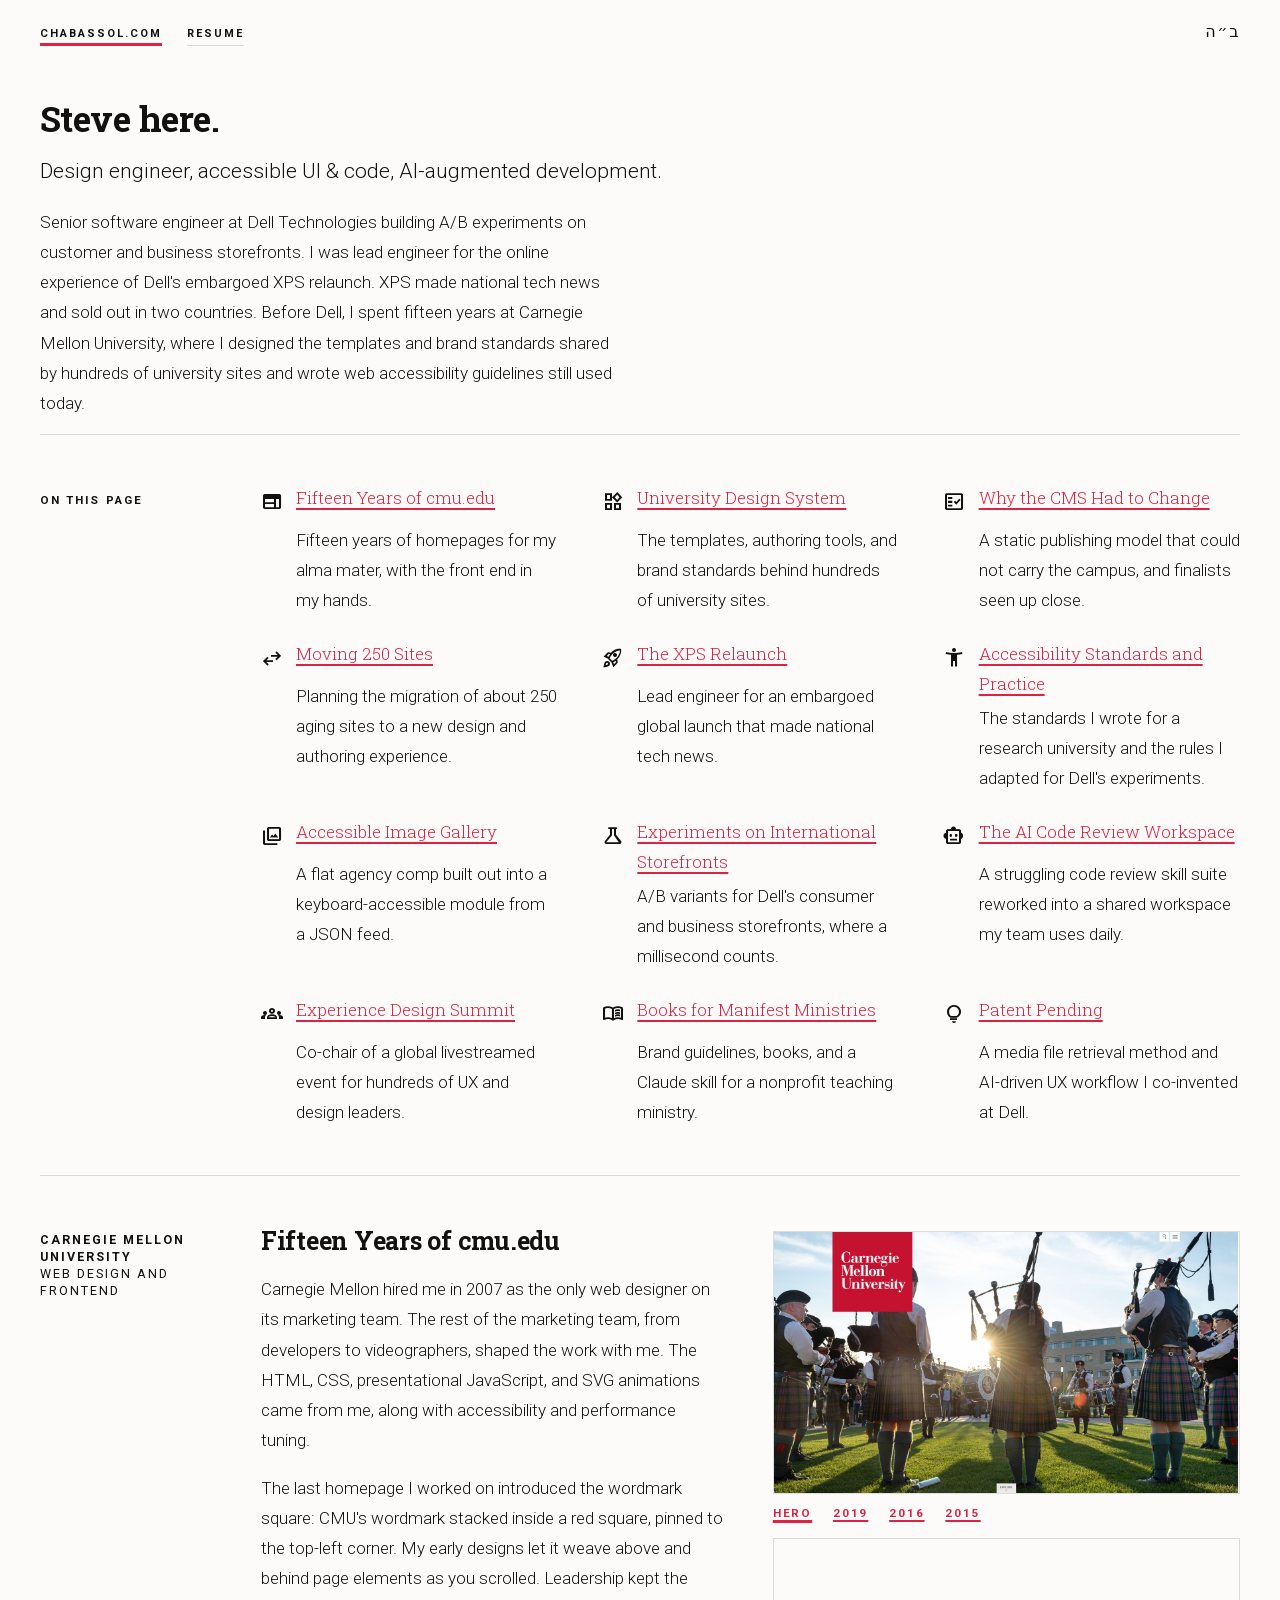
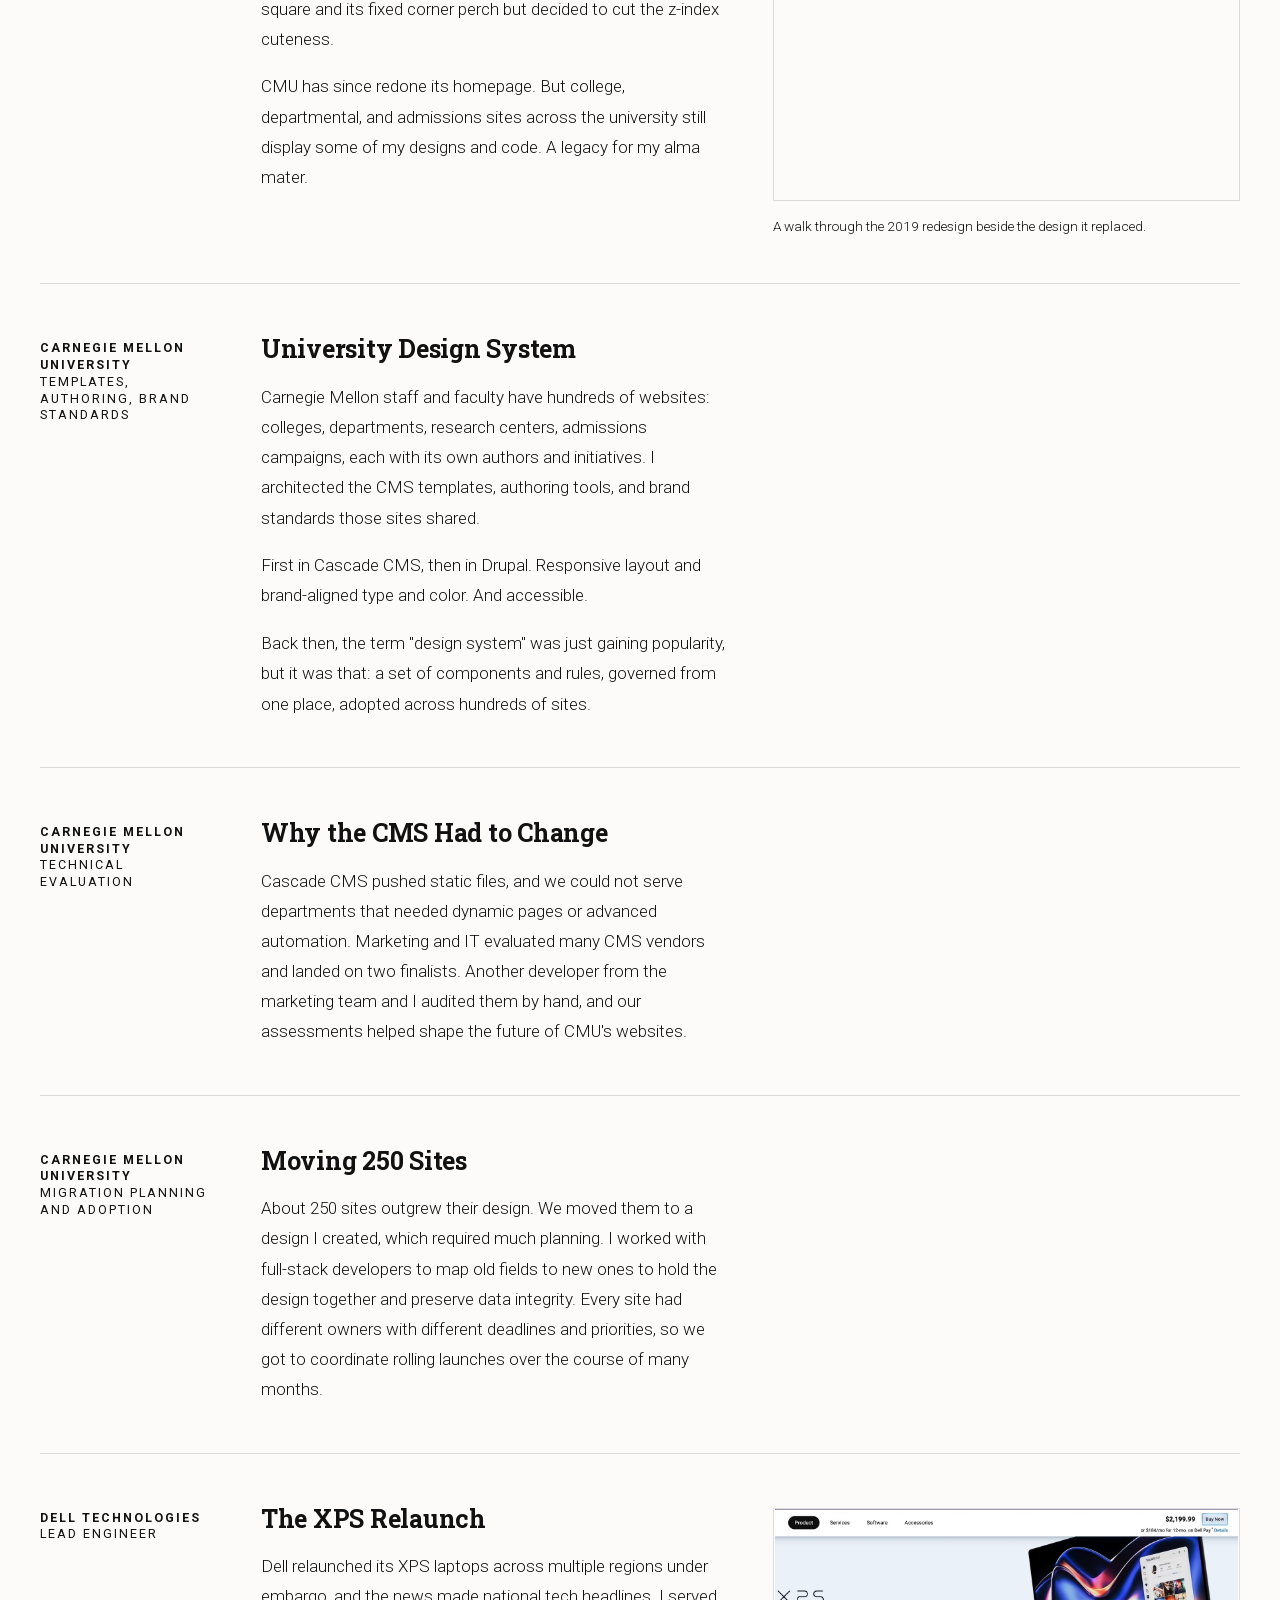
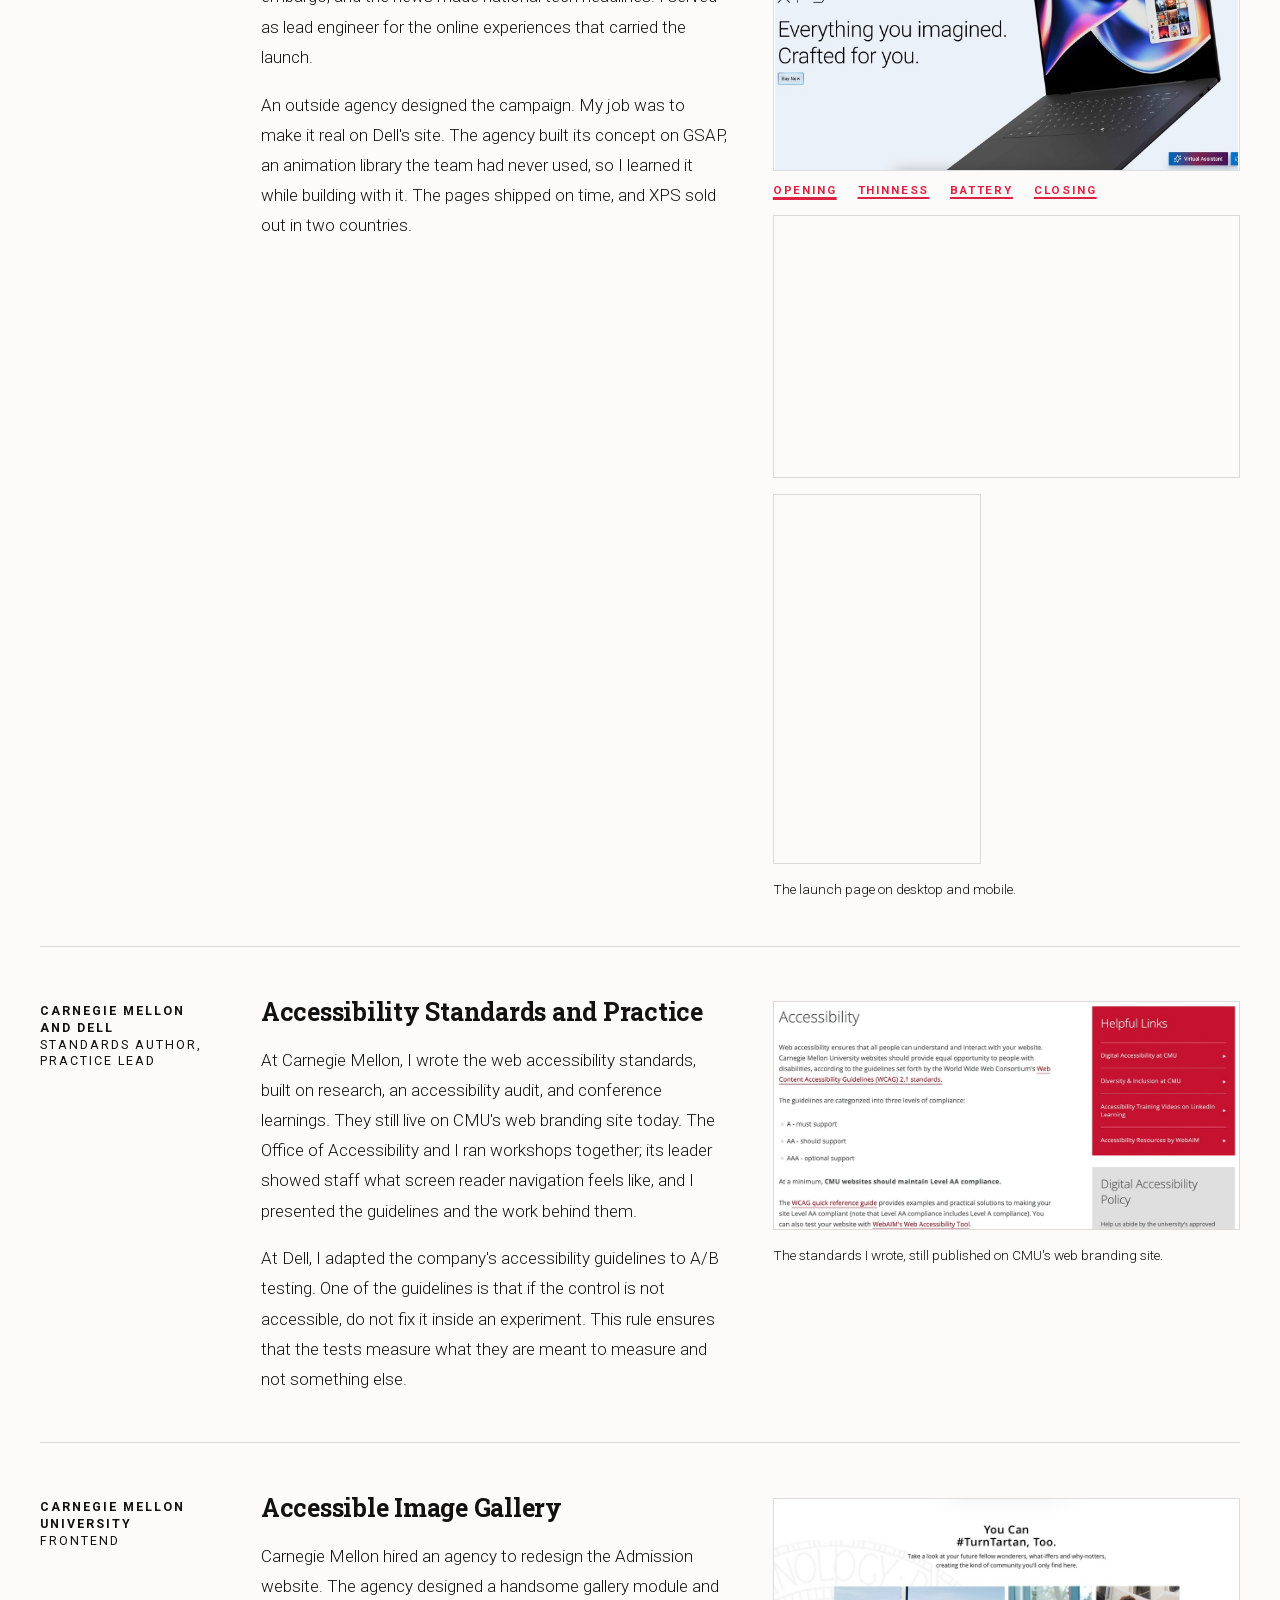
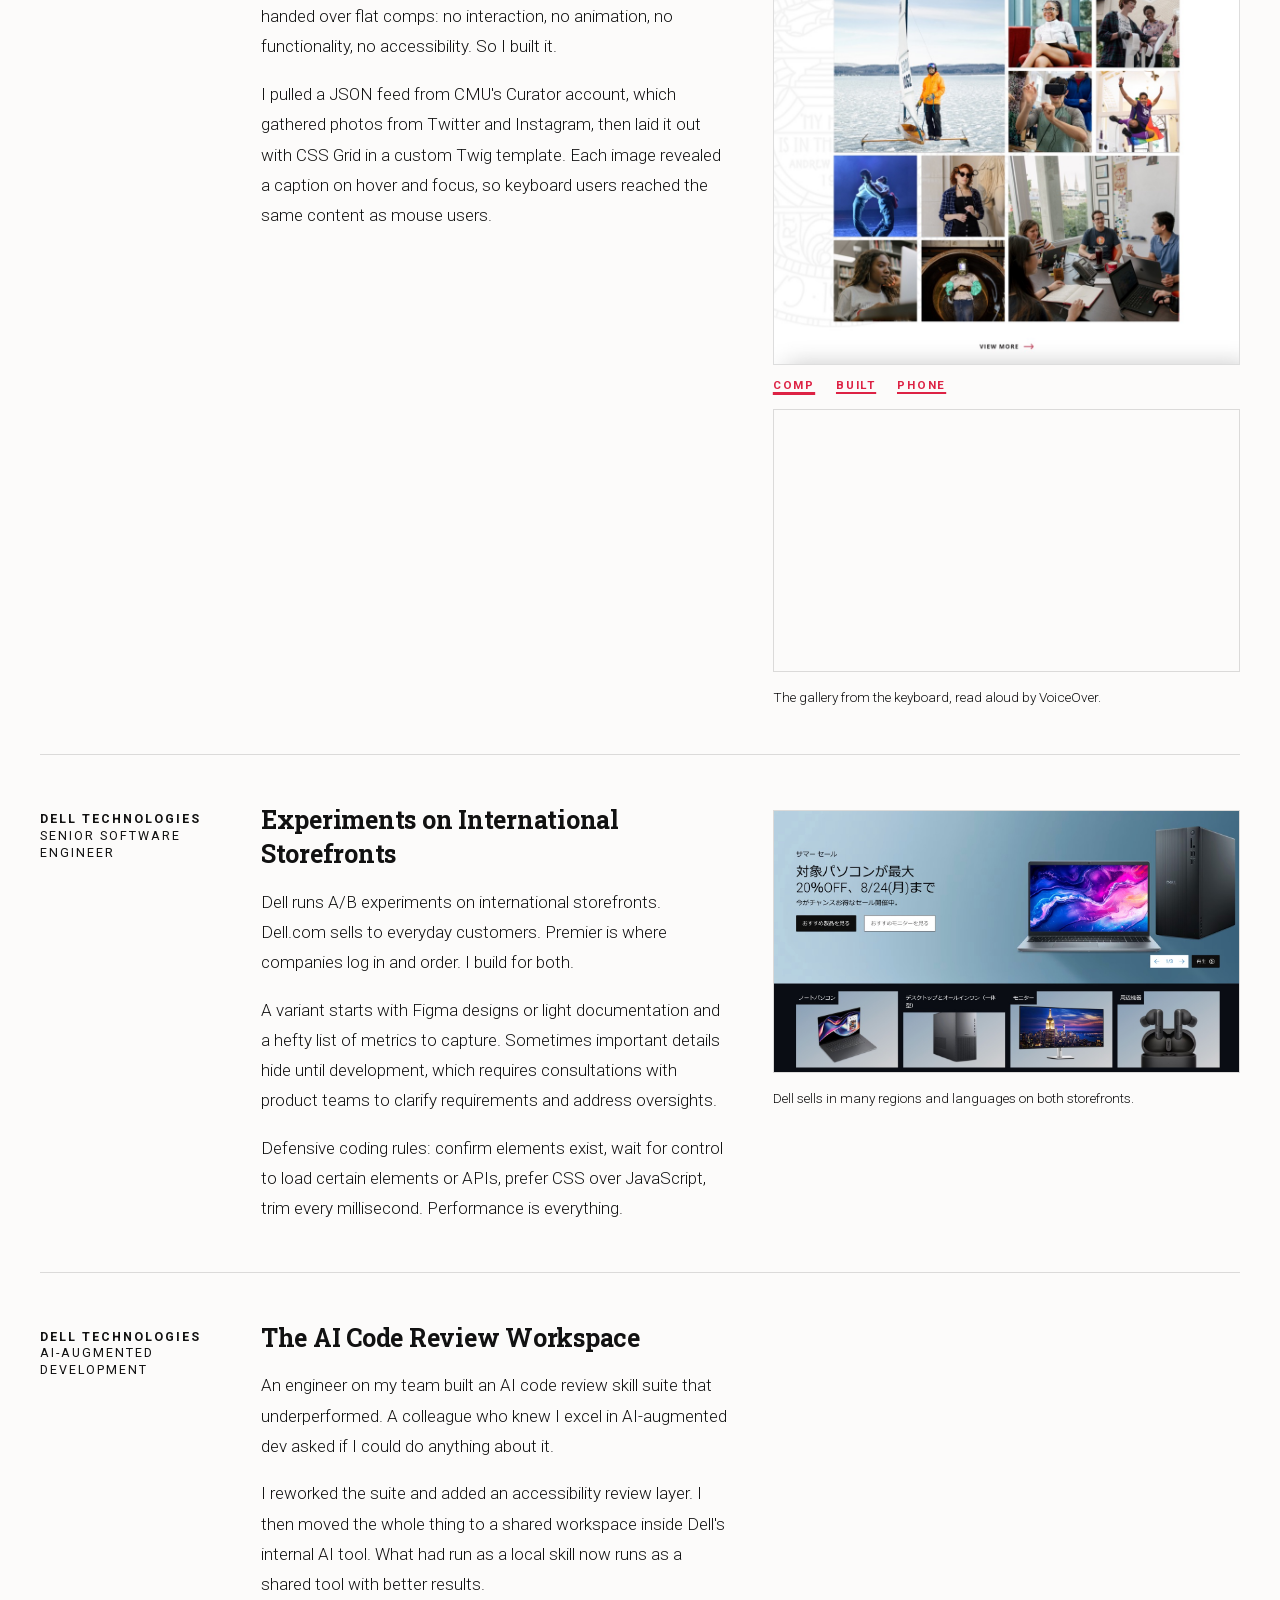
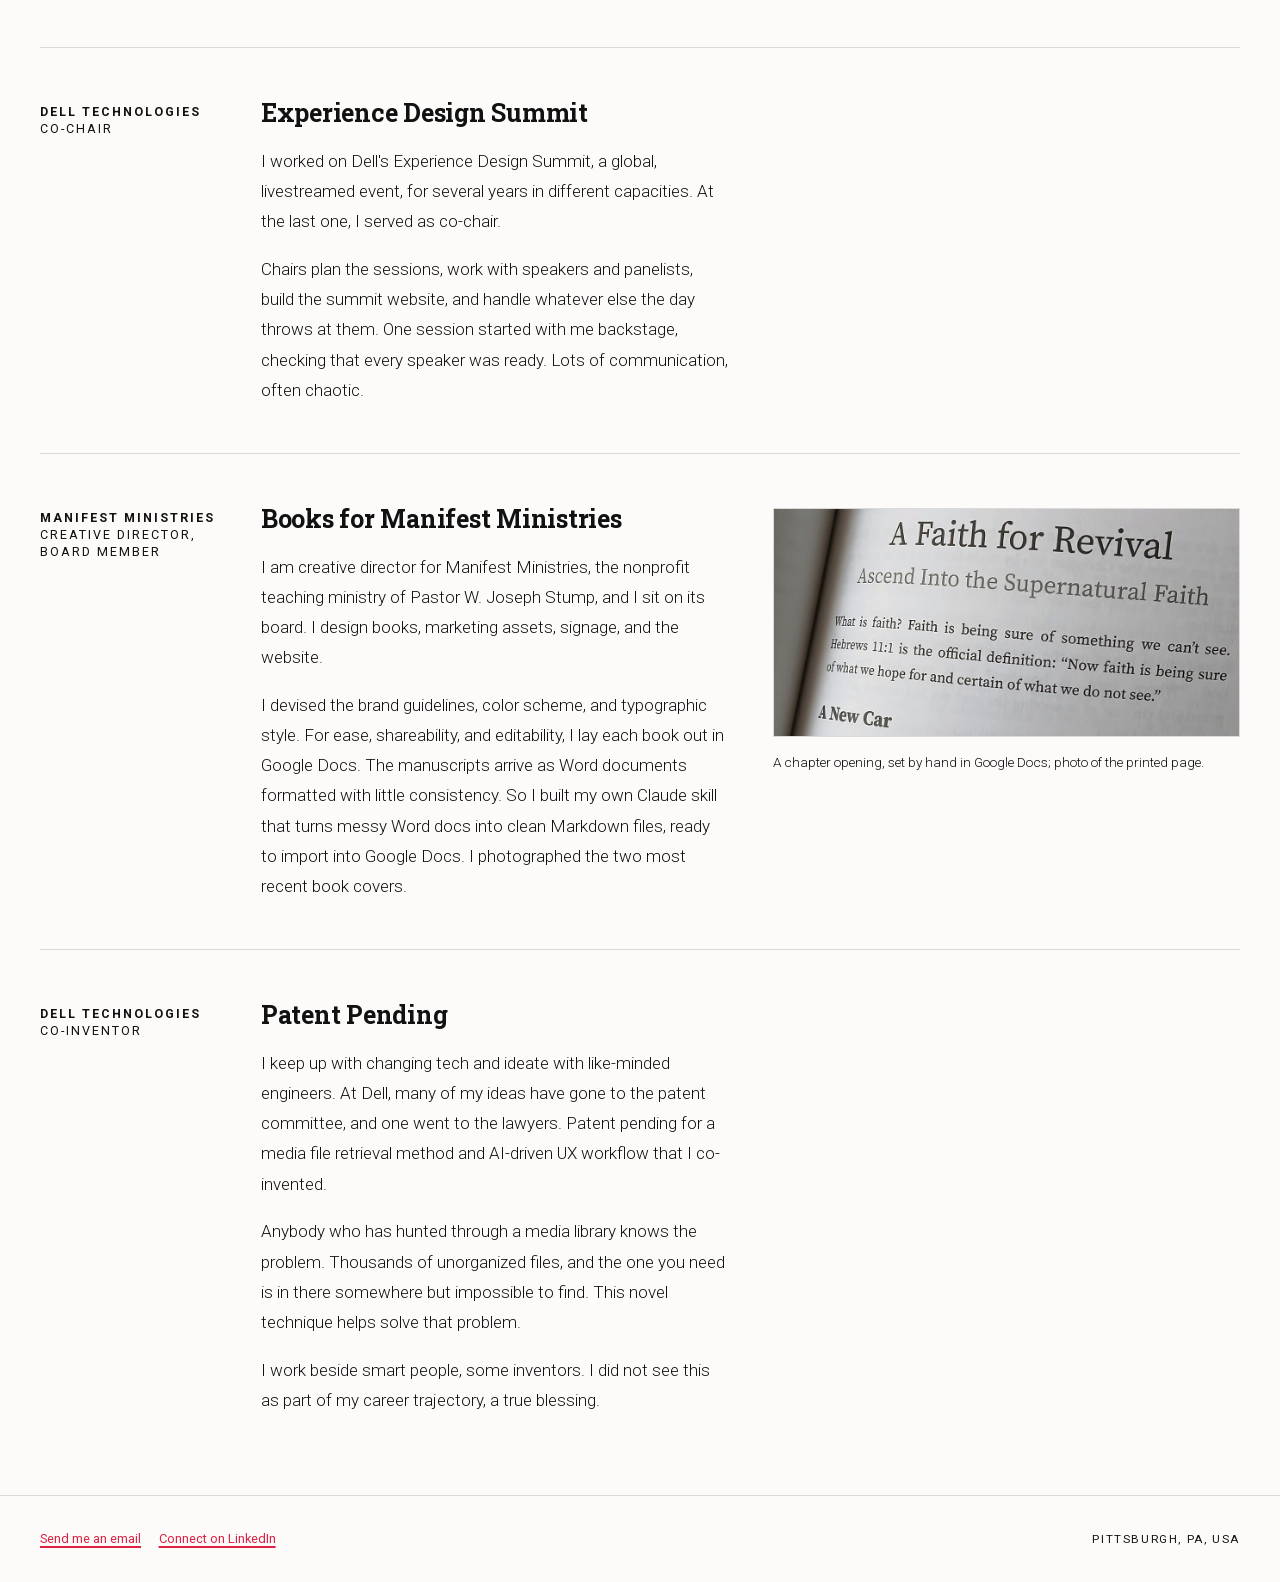
==== commit 314284ab: "content edits, design tweaks, clean up code" ====
--- a/index.html
+++ b/index.html
@@ -4,7 +4,7 @@
 <head>
   <meta charset="utf-8">
   <title>Steve Chabassol: Design Engineer</title>
-  <meta name="description" content="Steve Chabassol designs and builds accessible, beautiful interfaces in Pittsburgh. Case studies from Dell and Carnegie Mellon, and a resume.">
+  <meta name="description" content="Design engineer Steve Chabassol builds accessible UI and code with AI-augmented development. Work from Dell Technologies and fifteen years at Carnegie Mellon.">
   <meta name="viewport" content="width=device-width, initial-scale=1">
   <link rel="canonical" href="https://chabassol.com/">
 
@@ -18,13 +18,13 @@
   <meta property="og:site_name" content="Steve Chabassol">
   <meta property="og:url" content="https://chabassol.com/">
   <meta property="og:title" content="Steve Chabassol: Design Engineer">
-  <meta property="og:description" content="Steve Chabassol designs and builds accessible, beautiful interfaces in Pittsburgh. Case studies from Dell and Carnegie Mellon, and a resume.">
+  <meta property="og:description" content="Design engineer Steve Chabassol builds accessible UI and code with AI-augmented development. Work from Dell Technologies and fifteen years at Carnegie Mellon.">
   <meta property="og:image" content="https://chabassol.com/share-card.png">
   <meta property="og:image:width" content="1200">
   <meta property="og:image:height" content="630">
-  <meta property="og:image:alt" content="An SC monogram over the name Steve Chabassol and the line: Design engineer. I make the internet pretty.">
+  <meta property="og:image:alt" content="An SC monogram over the name Steve Chabassol and the line: Design engineer, accessible UI and code, AI-augmented development.">
   <meta name="twitter:card" content="summary_large_image">
-  <meta name="twitter:image:alt" content="An SC monogram over the name Steve Chabassol and the line: Design engineer. I make the internet pretty.">
+  <meta name="twitter:image:alt" content="An SC monogram over the name Steve Chabassol and the line: Design engineer, accessible UI and code, AI-augmented development.">
 
   <link rel="icon" href="favicon.ico" sizes="32x32">
   <link rel="icon" href="favicon.svg" type="image/svg+xml">
@@ -32,6 +32,7 @@
 
   <link rel="preload" href="fonts/roboto-latin.woff2" as="font" type="font/woff2" crossorigin>
   <link rel="preload" href="fonts/roboto-slab-latin.woff2" as="font" type="font/woff2" crossorigin>
+  <link rel="preload" href="fonts/material-symbols-subset.woff2" as="font" type="font/woff2" crossorigin>
 
   <link rel="stylesheet" href="css/site.css">
   <link rel="stylesheet" href="css/home.css">
@@ -52,27 +53,76 @@
   <main class="shell" id="main" tabindex="-1">
 
     <div class="sheet-head">
-      <div class="sheet-head__main">
-        <h1 class="sheet-head__title">Steve here.</h1>
-        <p class="sheet-head__lede">Design engineer, accessible UI & code, AI-augmented development.</p>
-        <p class="sheet-head__body">Currently a senior software engineer at Dell Technologies building A/B experiments on global storefronts. Previously a front-end dev and web designer at Carnegie Mellon University guiding web brand and accessibility standards. Off hours, I create music, poems, and <a href="https://stevechab.com" rel="nofollow">abstract art animations</a>. My <a href="https://stevechab.band" rel="nofollow">rock band</a> plays pretty riffs and weird rhythms under poetic lyrics.</p>
-      </div>
-
-      <aside class="sheet-head__aside">
-        <nav class="jump" aria-label="Work examples on this page">
-          <ul class="jump__list">
-            <li>Fifteen years of <a href="#cmu">cmu.edu</a></li>
-            <li>Dell's <a href="#xps">XPS relaunch</a>, shipped after embargo</li>
-            <li><a href="#accessibility">Accessibility standards</a> leadership in large orgs</li>
-            <li><a href="#gallery">Accessible image gallery</a> built beyond spec from a JSON feed</li>
-            <li><a href="#experiments">Experimentation on international storefronts</a></li>
-            <li>Co-chair of an <a href="#summit">Experience Design Summit</a></li>
-            <li>Non-profit <a href="#manifest">books and branding assets</a></li>
-            <li><a href="#patent">Patent pending</a>, co-invented at Dell</li>
-          </ul>
-        </nav>
-      </aside>
+      <h1 class="sheet-head__title">Steve here.</h1>
+      <p class="sheet-head__lede">Design engineer, accessible UI & code, AI-augmented development.</p>
+      <p class="sheet-head__body">Senior software engineer at Dell Technologies building A/B experiments on customer and business storefronts. I was lead engineer for the online experience of Dell's embargoed XPS relaunch. XPS made national tech news and sold out in two countries. Before Dell, I spent fifteen years at Carnegie Mellon University, where I designed the templates and brand standards shared by hundreds of university sites and wrote web accessibility guidelines still used today.</p>
     </div>
+
+    <nav class="jump" aria-labelledby="jump-head">
+      <h2 class="label jump__label" id="jump-head">On this page</h2>
+      <ul class="jump__list">
+        <li class="jump__item">
+          <span class="jump__icon" aria-hidden="true">&#xe66a;</span>
+          <a class="jump__link" href="#cmu">Fifteen Years of cmu.edu</a>
+          <p class="jump__line">Fifteen years of homepages for my alma mater, with the front end in my hands.</p>
+        </li>
+        <li class="jump__item">
+          <span class="jump__icon" aria-hidden="true">&#xe1bd;</span>
+          <a class="jump__link" href="#design-system">University Design System</a>
+          <p class="jump__line">The templates, authoring tools, and brand standards behind hundreds of university sites.</p>
+        </li>
+        <li class="jump__item">
+          <span class="jump__icon" aria-hidden="true">&#xf0c5;</span>
+          <a class="jump__link" href="#platform">Why the CMS Had to Change</a>
+          <p class="jump__line">A static publishing model that could not carry the campus, and finalists seen up close.</p>
+        </li>
+        <li class="jump__item">
+          <span class="jump__icon" aria-hidden="true">&#xe8d4;</span>
+          <a class="jump__link" href="#migration">Moving 250 Sites</a>
+          <p class="jump__line">Planning the migration of about 250 aging sites to a new design and authoring experience.</p>
+        </li>
+        <li class="jump__item">
+          <span class="jump__icon" aria-hidden="true">&#xeb9b;</span>
+          <a class="jump__link" href="#xps">The XPS Relaunch</a>
+          <p class="jump__line">Lead engineer for an embargoed global launch that made national tech news.</p>
+        </li>
+        <li class="jump__item">
+          <span class="jump__icon" aria-hidden="true">&#xe92c;</span>
+          <a class="jump__link" href="#accessibility">Accessibility Standards and Practice</a>
+          <p class="jump__line">The standards I wrote for a research university and the rules I adapted for Dell's experiments.</p>
+        </li>
+        <li class="jump__item">
+          <span class="jump__icon" aria-hidden="true">&#xe413;</span>
+          <a class="jump__link" href="#gallery">Accessible Image Gallery</a>
+          <p class="jump__line">A flat agency comp built out into a keyboard-accessible module from a JSON feed.</p>
+        </li>
+        <li class="jump__item">
+          <span class="jump__icon" aria-hidden="true">&#xea4b;</span>
+          <a class="jump__link" href="#experiments">Experiments on International Storefronts</a>
+          <p class="jump__line">A/B variants for Dell's consumer and business storefronts, where a millisecond counts.</p>
+        </li>
+        <li class="jump__item">
+          <span class="jump__icon" aria-hidden="true">&#xf06c;</span>
+          <a class="jump__link" href="#ai-review">The AI Code Review Workspace</a>
+          <p class="jump__line">A struggling code review skill suite reworked into a shared workspace my team uses daily.</p>
+        </li>
+        <li class="jump__item">
+          <span class="jump__icon" aria-hidden="true">&#xf233;</span>
+          <a class="jump__link" href="#summit">Experience Design Summit</a>
+          <p class="jump__line">Co-chair of a global livestreamed event for hundreds of UX and design leaders.</p>
+        </li>
+        <li class="jump__item">
+          <span class="jump__icon" aria-hidden="true">&#xea19;</span>
+          <a class="jump__link" href="#manifest">Books for Manifest Ministries</a>
+          <p class="jump__line">Brand guidelines, books, and a Claude skill for a nonprofit teaching ministry.</p>
+        </li>
+        <li class="jump__item">
+          <span class="jump__icon" aria-hidden="true">&#xe90f;</span>
+          <a class="jump__link" href="#patent">Patent Pending</a>
+          <p class="jump__line">A media file retrieval method and AI-driven UX workflow I co-invented at Dell.</p>
+        </li>
+      </ul>
+    </nav>
 
     <div class="cases">
       <section class="case" id="cmu" tabindex="-1" aria-labelledby="cmu-title">
@@ -82,7 +132,7 @@
 
         <div class="case__body">
           <p>Carnegie Mellon hired me in 2007 as the only web designer on its marketing team. The rest of the marketing team, from developers to videographers, shaped the work with me. The HTML, CSS, presentational JavaScript, and SVG animations came from me, along with accessibility and performance tuning.</p>
-          <p>The last homepage I worked on introduced the wordmark square: CMU's wordmark stacked inside a red square, pinned to the top left corner. My early designs let it weave above and behind page elements as you scrolled. Leadership kept the square and its fixed corner perch but decided to cut the z-index cuteness.</p>
+          <p>The last homepage I worked on introduced the wordmark square: CMU's wordmark stacked inside a red square, pinned to the top-left corner. My early designs let it weave above and behind page elements as you scrolled. Leadership kept the square and its fixed corner perch but decided to cut the z-index cuteness.</p>
           <p>CMU has since redone its homepage. But college, departmental, and admissions sites across the university still display some of my designs and code. A legacy for my alma mater.</p>
         </div>
 
@@ -124,9 +174,45 @@
                   allow="encrypted-media; picture-in-picture; fullscreen"
                   allowfullscreen></iframe>
 
-          <figcaption class="case__caption">A walk through the 2019 redesign, held beside the design it replaced.</figcaption>
-        </figure>
-      </section>
+          <figcaption class="case__caption">A walk through the 2019 redesign beside the design it replaced.</figcaption>
+        </figure>
+      </section>
+
+      <section class="case" id="design-system" tabindex="-1" aria-labelledby="design-system-title">
+        <p class="case__meta"><span class="case__org">Carnegie Mellon University</span> Templates, Authoring, Brand Standards</p>
+
+        <h2 class="case__title" id="design-system-title">University Design System</h2>
+
+        <div class="case__body">
+          <p>Carnegie Mellon staff and faculty have hundreds of websites: colleges, departments, research centers, admissions campaigns, each with its own authors and initiatives. I architected the CMS templates, authoring tools, and brand standards those sites shared.</p>
+          <p>First in Cascade CMS, then in Drupal. Responsive layout and brand-aligned type and color. And accessible.</p>
+          <p>Back then, the term "design system" was just gaining popularity, but it was that: a set of components and rules, governed from one place, adopted across hundreds of sites.</p>
+        </div>
+
+      </section>
+
+      <section class="case" id="platform" tabindex="-1" aria-labelledby="platform-title">
+        <p class="case__meta"><span class="case__org">Carnegie Mellon University</span> Technical Evaluation</p>
+
+        <h2 class="case__title" id="platform-title">Why the CMS Had to Change</h2>
+
+        <div class="case__body">
+          <p>Cascade CMS pushed static files, and we could not serve departments that needed dynamic pages or advanced automation. Marketing and IT evaluated many CMS vendors and landed on two finalists. Another developer from the marketing team and I audited them by hand, and our assessments helped shape the future of CMU's websites.</p>
+        </div>
+
+      </section>
+
+      <section class="case" id="migration" tabindex="-1" aria-labelledby="migration-title">
+        <p class="case__meta"><span class="case__org">Carnegie Mellon University</span> Migration Planning and Adoption</p>
+
+        <h2 class="case__title" id="migration-title">Moving 250 Sites</h2>
+
+        <div class="case__body">
+          <p>About 250 sites outgrew their design. We moved them to a design I created, which required much planning. I worked with full-stack developers to map old fields to new ones to hold the design together and preserve data integrity. Every site had different owners with different deadlines and priorities, so we got to coordinate rolling launches over the course of many months.</p>
+        </div>
+
+      </section>
+
       <section class="case" id="xps" tabindex="-1" aria-labelledby="xps-title">
         <p class="case__meta"><span class="case__org">Dell Technologies</span> Lead Engineer</p>
 
@@ -183,7 +269,7 @@
                   allow="encrypted-media; picture-in-picture; fullscreen"
                   allowfullscreen></iframe>
 
-          <figcaption class="case__caption">The launch page running, on desktop and at mobile width.</figcaption>
+          <figcaption class="case__caption">The launch page on desktop and mobile.</figcaption>
         </figure>
       </section>
 
@@ -209,8 +295,8 @@
         <h2 class="case__title" id="gallery-title">Accessible Image Gallery</h2>
 
         <div class="case__body">
-          <p>Carnegie Mellon hired an agency to redesign the Admission website. The agency designed a handsome gallery module and handed over flat comps: no interaction, no animation, no functionality, no accessibility. I built the rest.</p>
-          <p>I pulled a JSON feed from CMU's Curator account, which gathered photos from X and Instagram, and laid it out with CSS Grid in a custom Twig template. Each image revealed its caption on hover and on focus, so a keyboard user reaches the same content as a mouse user.</p>
+          <p>Carnegie Mellon hired an agency to redesign the Admission website. The agency designed a handsome gallery module and handed over flat comps: no interaction, no animation, no functionality, no accessibility. So I built it.</p>
+          <p>I pulled a JSON feed from CMU's Curator account, which gathered photos from Twitter and Instagram, then laid it out with CSS Grid in a custom Twig template. Each image revealed a caption on hover and focus, so keyboard users reached the same content as mouse users.</p>
         </div>
 
         <figure class="case__figure">
@@ -246,7 +332,7 @@
                   allow="encrypted-media; picture-in-picture; fullscreen"
                   allowfullscreen></iframe>
 
-          <figcaption class="case__caption">The gallery driven from the keyboard, read aloud by VoiceOver.</figcaption>
+          <figcaption class="case__caption">The gallery from the keyboard, read aloud by VoiceOver.</figcaption>
         </figure>
       </section>
       <section class="case" id="experiments" tabindex="-1" aria-labelledby="experiments-title">
@@ -255,9 +341,9 @@
         <h2 class="case__title" id="experiments-title">Experiments on International Storefronts</h2>
 
         <div class="case__body">
-          <p>Dell runs A/B experiments on international storefronts. Dell.com sells to everyday customers. Premier is where companies log in and order computers and servers in bulk, or a single machine for one new employee. I build experiment variants for both.</p>
-          <p>A variant starts with Figma designs or light documentation and the metrics to capture. Then the real research begins, because some important details hide until development. Devs often consult with product teams to clarify requirements and address oversights.</p>
-          <p>The craft is defensive: confirm elements exist, wait for control to load, prefer CSS over JavaScript, trim every millisecond. Performance is everything.</p>
+          <p>Dell runs A/B experiments on international storefronts. Dell.com sells to everyday customers. Premier is where companies log in and order. I build for both.</p>
+          <p>A variant starts with Figma designs or light documentation and a hefty list of metrics to capture. Sometimes important details hide until development, which requires consultations with product teams to clarify requirements and address oversights.</p>
+          <p>Defensive coding rules: confirm elements exist, wait for control to load certain elements or APIs, prefer CSS over JavaScript, trim every millisecond. Performance is everything.</p>
         </div>
 
         <figure class="case__figure">
@@ -266,6 +352,18 @@
           <figcaption class="case__caption">Dell sells in many regions and languages on both storefronts.</figcaption>
         </figure>
       </section>
+      <section class="case" id="ai-review" tabindex="-1" aria-labelledby="ai-review-title">
+        <p class="case__meta"><span class="case__org">Dell Technologies</span> AI-Augmented Development</p>
+
+        <h2 class="case__title" id="ai-review-title">The AI Code Review Workspace</h2>
+
+        <div class="case__body">
+          <p>An engineer on my team built an AI code review skill suite that underperformed. A colleague who knew I excel in AI-augmented dev asked if I could do anything about it.</p>
+          <p>I reworked the suite and added an accessibility review layer. I then moved the whole thing to a shared workspace inside Dell's internal AI tool. What had run as a local skill now runs as a shared tool with better results.</p>
+        </div>
+
+      </section>
+
       <section class="case" id="summit" tabindex="-1" aria-labelledby="summit-title">
         <p class="case__meta"><span class="case__org">Dell Technologies</span> Co-chair</p>
 
@@ -283,13 +381,13 @@
 
         <div class="case__body">
           <p>I am creative director for Manifest Ministries, the nonprofit teaching ministry of Pastor W. Joseph Stump, and I sit on its board. I design books, marketing assets, signage, and the website.</p>
-          <p>I devised brand guidelines, color scheme, and typographic style. I lay each book out in Google Docs, styling the headings and the type by hand. The manuscripts arrive as Word documents, often formatted with little consistency. So I built my own Claude skill that turns a messy Word file into clean Markdown, ready to import into Google Docs. I shoot most of the cover photos myself.</p>
+          <p>I devised the brand guidelines, color scheme, and typographic style. For ease, shareability, and editability, I lay each book out in Google Docs. The manuscripts arrive as Word documents formatted with little consistency. So I built my own Claude skill that turns messy Word docs into clean Markdown files, ready to import into Google Docs. I photographed the two most recent book covers.</p>
         </div>
 
         <figure class="case__figure">
           <img src="images/work/mm-book.jpg" width="1080" height="527" loading="lazy" decoding="async"
                alt="A page from a Manifest Ministries book, photographed open. The chapter title A Faith for Revival set in a display serif over its subtitle, with the opening scripture indented under it.">
-          <figcaption class="case__caption">A chapter opening, set by hand in Google Docs and photographed off the printed page.</figcaption>
+          <figcaption class="case__caption">A chapter opening, set by hand in Google Docs; photo of the printed page.</figcaption>
         </figure>
       </section>
 
@@ -299,8 +397,8 @@
         <h2 class="case__title" id="patent-title">Patent Pending</h2>
 
         <div class="case__body">
-          <p>I keep up with the changing field and ideate with similar engineers. At Dell, many of my ideas have gone to the patent committee; one went to the lawyers. Patent pending for a media file retrieval method and AI-driven UX workflow I co-invented.</p>
-          <p>Anybody who has hunted through a media library knows the problem. Thousands of unorganized files, and the one you need is in there somewhere. This novel technique helps solve the problem.</p>
+          <p>I keep up with changing tech and ideate with like-minded engineers. At Dell, many of my ideas have gone to the patent committee, and one went to the lawyers. Patent pending for a media file retrieval method and AI-driven UX workflow that I co-invented.</p>
+          <p>Anybody who has hunted through a media library knows the problem. Thousands of unorganized files, and the one you need is in there somewhere but impossible to find. This novel technique helps solve that problem.</p>
           <p>I work beside smart people, some inventors. I did not see this as part of my career trajectory, a true blessing.</p>
         </div>
       </section>
--- a/css/site.css
+++ b/css/site.css
@@ -1,27 +1,12 @@
-/* ==================================================================
-   The shell
-   ==================================================================
-   Two sites load copies of this file. Edit it in web/css/ and run
-   scripts/sync-shared.sh, or the copies drift apart.
-
-   Tokens, base elements, and the parts every page carries: skip link,
-   running head, footer, wordmark, focus, motion guard, print. Page
-   layout lives in each page's own partial.
-
-   Contrast ratios in comments are measured. WCAG 2.2 AA asks 4.5:1
-   for body text, 3:1 for large text and non-text UI.
-   ================================================================== */
-
-/* ------------------------------------------------------------------
-   Fonts, self-hosted
-   ------------------------------------------------------------------
-   Variable builds: one file per family per subset carries the whole
-   100 to 900 axis. unicode-range keeps latin-ext unfetched until a
-   page sets a character in it, so an English page takes the two latin
-   files and stops.
-
-   Licence and provenance: web/fonts/LICENSE.txt
-   ------------------------------------------------------------------ */
+/* block, not swap: a missing icon glyph flashes a tofu box. */
+
+@font-face {
+  font-family: 'Material Symbols Outlined';
+  font-style: normal;
+  font-weight: 400;
+  font-display: block;
+  src: url(../fonts/material-symbols-subset.woff2) format('woff2');
+}
 
 @font-face {
   font-family: 'Roboto';
@@ -67,25 +52,21 @@
     U+2212, U+2215, U+FEFF, U+FFFD;
 }
 
-
 :root {
   color-scheme: light dark;
 
-  /* --- primitives: ink and paper --- */
   --black: #000;
   --white: #fff;
-  --ink-900: #111;          /* body text on light */
-  --paper-50: #fcfbfa;      /* light surface */
-  --ink-050: #f2f0ee;       /* body text on dark */
-  --paper-950: #0a0a0a;     /* dark surface */
-
-  /* --- primitives: the accent ramp, one hue family --- */
-  --accent-300: #f89;       /* 9.23:1 on #000, hover on dark */
-  --accent-400: #f67;       /* 7.42:1 on #000, 6.99:1 on #0a0a0a */
-  --accent-600: #d24;       /* 4.79:1 on #fff, 4.63:1 on #fcfbfa */
-  --accent-800: #b23;       /* 6.20:1 on #fff, hover on light */
-
-  /* --- semantic: light surface (default) --- */
+  --ink-900: #111;
+  --paper-50: #fcfbfa;
+  --ink-050: #f2f0ee;
+  --paper-950: #0a0a0a;
+
+  --accent-300: #f89;
+  --accent-400: #f67;
+  --accent-600: #d24;
+  --accent-800: #b23;
+
   --surface: var(--paper-50);
   --surface-raised: var(--white);
   --text: var(--ink-900);
@@ -93,55 +74,33 @@
   --link: var(--accent-600);
   --link-hover: var(--accent-800);
   --focus-ring: var(--accent-600);
-  --selection: #f89;
-
-  /* --- type --- */
+  --selection: var(--accent-300);
+
   --font-slab: 'Roboto Slab', Georgia, 'Times New Roman', serif;
   --font-sans: 'Roboto', system-ui, -apple-system, sans-serif;
   --font-mono: ui-monospace, 'SF Mono', Menlo, monospace;
-  --text-xs:   .75rem;
-  --text-sm:   .875rem;
   --text-base: 1.0625rem;
-  --text-lg:   1.25rem;
   --text-xl:   1.5625rem;
-  --text-2xl:  1.953rem;
-  --text-3xl:  2.441rem;
-  --text-4xl:  3.052rem;
   --leading-tight: 1.15;
   --leading-snug: 1.35;
   --leading-normal: 1.75;
   --measure: 65ch;
 
-  /* --- spacing, 4px base --- */
-  --space-1: .25rem;
   --space-2: .5rem;
-  --space-3: .75rem;
   --space-4: 1rem;
   --space-6: 1.5rem;
   --space-8: 2rem;
   --space-12: 3rem;
-  --space-16: 4rem;
-  --space-24: 6rem;
-
-  /* --- borders and radius --- */
+
   --border-width: 1px;
   --border-width-thick: 2px;
   --radius-sm: 2px;
 
-  /* --- z-index, no magic numbers --- */
-  --z-base: 0;
-  --z-raised: 10;
-  --z-sticky: 100;
-  --z-header: 1000;
   --z-overlay: 10000;
 
-  /* --- motion --- */
   --duration-fast: .18s;
-  --duration-slow: 1s;
   --ease-out: cubic-bezier(.22, 1, .36, 1);
-  --ease-in-out: cubic-bezier(.65, 0, .35, 1);
-
-  /* --- shell --- */
+
   --shell-max: 1560px;
   --shell-pad: 2.5rem;
 }
@@ -155,17 +114,13 @@
     --link: var(--accent-400);
     --link-hover: var(--accent-300);
     --focus-ring: var(--accent-400);
-    --selection: #d24;
+    --selection: var(--accent-600);
   }
 }
 
 @media (max-width: 767px) {
   :root { --shell-pad: 1.25rem; }
 }
-
-/* ==================================================================
-   Base
-   ================================================================== */
 
 *, *::before, *::after { box-sizing: border-box; }
 
@@ -187,13 +142,9 @@
 
 ::selection { background: var(--selection); color: var(--ink-900); }
 
-img, svg, video, canvas, iframe { max-width: 100%; vertical-align: middle; }
-
-/* The width and height attributes reserve the box before the file
-   lands; height: auto lets it shrink with the column and keep the
-   ratio. A <video> needs it said out loud, or the height attribute is
-   taken as a pixel height and the frame stretches. */
-img, video { height: auto; }
+img, iframe { max-width: 100%; vertical-align: middle; }
+
+img { height: auto; }
 
 h1, h2, h3, h4 { font-family: var(--font-slab); font-weight: 700; }
 
@@ -211,24 +162,11 @@
   text-decoration-thickness: 3px;
 }
 
-/* One ring, measured over 3:1 on both surfaces. */
 a:focus-visible,
-button:focus-visible,
-summary:focus-visible,
-input:focus-visible,
-select:focus-visible,
-textarea:focus-visible,
 [tabindex]:focus-visible {
   outline: 3px solid var(--focus-ring);
   outline-offset: 3px;
   border-radius: var(--radius-sm);
-}
-
-@supports not selector(:focus-visible) {
-  a:focus, button:focus, input:focus, select:focus, textarea:focus {
-    outline: 3px solid var(--focus-ring);
-    outline-offset: 3px;
-  }
 }
 
 .sr-only {
@@ -243,10 +181,6 @@
   border: 0;
 }
 
-/* ==================================================================
-   Skip link — first in tab order on every page
-   ================================================================== */
-
 .skip-link {
   position: absolute;
   left: var(--space-2);
@@ -263,15 +197,9 @@
 
 .skip-link:focus { transform: translateY(0); }
 
-/* Jump targets. js/jump.js moves the keyboard to whatever a same-page
-   link points at. The target is out of the Tab order and only ever
-   focused on purpose, so it draws no ring. */
+/* Jump targets take focus only from jump.js, so they draw no ring. */
 
 [tabindex="-1"]:focus { outline: none; }
-
-/* ==================================================================
-   Shell: running head, footer
-   ================================================================== */
 
 .shell {
   max-width: var(--shell-max);
@@ -280,9 +208,7 @@
   padding-right: var(--shell-pad);
 }
 
-/* Nav flush left, ב״ה in the right corner. The auto margin does that,
-   not space-between: narrow screens wrap the blessing onto a line of
-   its own, where space-between would drop it back to the left. */
+/* The auto margin on ב״ה, not space-between, keeps it right when it wraps. */
 
 .masthead {
   display: flex;
@@ -302,20 +228,6 @@
   letter-spacing: .1em;
 }
 
-/* stevechab.com has no nav; the favicon is the home link. It centers
-   rather than sitting on a baseline, because a picture has none to share
-   with the blessing. 32px clears the 24px target floor. */
-
-.masthead__home {
-  display: block;
-  align-self: center;
-  line-height: 0;
-}
-
-.masthead__home img { width: 32px; height: 32px; }
-
-.masthead__home ~ .masthead__baruch { align-self: center; }
-
 .nav {
   display: flex;
   flex-wrap: wrap;
@@ -333,9 +245,8 @@
   text-decoration: none;
   border-bottom: var(--border-width) solid var(--rule);
   padding-bottom: 2px;
-  /* The box measures 22px, under WCAG 2.2's 24px target floor. The 3px
-     goes on top so the rule under the word stays put: hover and current
-     trade the same 3px between padding and border. */
+  /* Lifts the target to 24px. Hover and current trade 3px between
+     padding and border so the underline holds still. */
   padding-top: 3px;
 }
 
@@ -350,46 +261,6 @@
   border-bottom: 3px solid var(--link);
   padding-bottom: 0;
 }
-
-.wordmark {
-  text-align: center;
-  padding: var(--space-6) 0 1.6rem;
-}
-
-.wordmark__mark {
-  display: block;
-  width: 100%;
-  max-width: 900px;
-  min-width: 180px;
-  margin: 0 auto calc(var(--space-6));
-}
-
-/* --- chabstract -----------------------------------------------------
-   The wordmark competes with the h1 on mobile, so make it "chabstract."
-   Show partial wordmark as hero instead: zoom-in, crop, and add bg color. */
-
-.wordmark--crop {
-  background-color: var(--accent-400);
-  margin-bottom: var(--space-8);
-  overflow: hidden;
-}
-
-.wordmark--crop .wordmark__mark {
-  transform: scale(9) translateX(-27%) rotate(-5deg);
-}
-
-@media (min-width: 768px) {
-  main.shell > .wordmark--crop {
-    background-color: transparent;
-    margin-bottom: 0;
-    overflow: visible;
-  }
-
-  main.shell > .wordmark--crop .wordmark__mark { transform: none; }
-}
-
-/* --- narrow screens -------------------------------------------------
-   Try to keep nav and the blessing on one line. */
 
 @media (max-width: 767px) {
   .masthead { column-gap: .75rem; }
@@ -422,51 +293,6 @@
   text-transform: uppercase;
 }
 
-.site-footer--center {
-  flex-direction: column;
-  justify-content: center;
-}
-
-/* --- social icons ----------------------------------------------------
-   A centered row of brand marks in place of text links. Each link is a
-   44px square around a 24px mark, over the target floor. */
-
-.social {
-  margin: 0;
-  padding: 0;
-  list-style: none;
-  display: flex;
-  flex-wrap: wrap;
-  justify-content: center;
-  gap: var(--space-2);
-}
-
-.social__link {
-  display: grid;
-  place-items: center;
-  width: 44px;
-  height: 44px;
-  color: var(--text);
-  transition: color var(--duration-fast) var(--ease-out);
-}
-
-.social__link:hover { color: var(--link-hover); }
-
-.social__icon {
-  display: block;
-  width: 24px;
-  height: 24px;
-  fill: currentColor;
-}
-
-/* ==================================================================
-   Page head — every page after the homepage
-   ==================================================================
-   Every content page opens the same way: a slab title at the
-   homepage's h1 size, one lede at the homepage's lede size, both flush
-   with the shell's left margin.
-   ================================================================== */
-
 .sheet-head {
   padding-top: var(--space-8);
   padding-bottom: var(--space-4);
@@ -493,15 +319,6 @@
   max-width: var(--measure);
 }
 
-/* ==================================================================
-   Section label
-   ==================================================================
-   The small uppercase heading that names a column, a group, or a
-   resume section. Sizes and margins belong to the page that uses it.
-   Both the label and its gloss sit at full ink; a muted gray here
-   measures near 2.5:1 and fails AA.
-   ================================================================== */
-
 .label {
   font-family: var(--font-sans);
   font-weight: 700;
@@ -510,267 +327,6 @@
   color: var(--text);
   text-align: left;
 }
-
-.label__gloss { font-weight: 400; }
-
-/* ==================================================================
-   The empty slot
-   ==================================================================
-   Placeholder. Every .slot is a hole waiting for a real <img> or
-   <video>, and nothing else in the stylesheet depends on it.
-   ================================================================== */
-
-.slot {
-  display: grid;
-  align-content: center;
-  gap: var(--space-2);
-  padding: var(--space-6);
-  border: var(--border-width-thick) dashed var(--rule);
-  border-radius: var(--radius-sm);
-  aspect-ratio: 16 / 10;
-  text-align: left;
-}
-
-.slot--video { aspect-ratio: 16 / 9; }
-.slot--tall { aspect-ratio: 4 / 5; }
-
-.slot__kind {
-  margin: 0;
-  font-size: .68rem;
-  font-weight: 700;
-  letter-spacing: .2em;
-  text-transform: uppercase;
-}
-
-.slot__note {
-  margin: 0;
-  font-size: .9rem;
-  line-height: var(--leading-snug);
-}
-
-/* ==================================================================
-   Components
-   ==================================================================
-   The square control, the button, the motion gate, and the source
-   field. Shared by the pieces and /design, so they live here rather
-   than in css/piece.css. The frame around them, head and stage and
-   bar, is still the pieces' own and stays in piece.css.
-   ================================================================== */
-
-/* --- the square control --------------------------------------------
-   A square with a rule and a geometric mark. The caption is the
-   accessible name since the glyph can be abstract.
-
-   The fill uses .is-on rather than aria-pressed since the language
-   sometimes toggles (Play becomes Pause), and adding aria can cause
-   the state to be announced twice. */
-
-.control {
-  flex: none;
-  width: 56px;
-  display: flex;
-  flex-direction: column;
-  align-items: center;
-  gap: .45rem;
-}
-
-.control__btn {
-  width: 100%;
-  height: 56px;
-  padding: 0;
-  border: var(--border-width-thick) solid var(--text);
-  border-radius: 0;
-  background: transparent;
-  color: var(--text);
-  display: grid;
-  place-items: center;
-  cursor: pointer;
-  transition: background-color var(--duration-fast) var(--ease-out),
-              color var(--duration-fast) var(--ease-out);
-}
-
-.control__btn:hover { background: var(--text); color: var(--surface); }
-
-.control__btn.is-on {
-  background: var(--text);
-  color: var(--surface);
-}
-
-.control__mark {
-  display: block;
-  font-family: var(--font-slab);
-  font-size: 1.5rem;
-  line-height: 1;
-  font-weight: 400;
-}
-
-.control__mark--align {
-  text-box: trim-start cap alphabetic;
-}
-
-.control__mark svg { display: block; fill: currentColor; }
-
-/* One word. Anything longer is screen reader text inside the caption,
-   so the accessible name says "Next scene" while the page shows
-   "Scene". */
-
-.control__caption {
-  font-size: 10px;
-  font-weight: 700;
-  letter-spacing: .14em;
-  text-transform: uppercase;
-  color: var(--text);
-  text-align: center;
-  white-space: nowrap;
-}
-
-/* One full turn on press. The class is added on click and removed when
-   the turn ends, so a fast press turns every time. */
-
-@keyframes control-turn {
-  from { transform: rotate(0turn); }
-  to   { transform: rotate(1turn); }
-}
-
-.control__mark--turning {
-  animation: control-turn .5s var(--ease-out) 1;
-}
-
-/* --- the motion gate ------------------------------------------------
-   A <dialog> opened with showModal(), so the keyboard stays inside it,
-   the page behind goes inert, and Escape closes it. The rules below
-   only undo what the browser draws around a dialog by default: the
-   border, the shrink-to-fit box, and the centering margins. A modal
-   dialog rides the top layer, so it needs no z-index.
-
-   The layout hangs off [open]. A closed dialog is display: none by the
-   browser's own rules, and a bare .gate { display: grid } would beat
-   that and leave the warning on the screen. */
-
-.gate {
-  position: fixed;
-  inset: 0;
-  width: 100%;
-  height: 100%;
-  max-width: none;
-  max-height: none;
-  margin: 0;
-  border: 0;
-  padding: var(--space-4);
-  background: var(--surface);
-  color: var(--text);
-  overflow-y: auto;
-}
-
-.gate[open] {
-  display: grid;
-  place-items: center;
-}
-
-.gate::backdrop { background: rgb(0 0 0 / .7); }
-
-.gate__panel {
-  border: var(--border-width-thick) solid var(--text);
-  padding: 1.6rem;
-  max-width: 52ch;
-  background: var(--surface);
-}
-
-.gate__label {
-  margin: 0 0 .4rem;
-  font-size: 10px;
-  font-weight: 700;
-  letter-spacing: .16em;
-  text-transform: uppercase;
-  color: var(--link);
-}
-
-.gate__title {
-  margin: 0 0 .7rem;
-  font-family: var(--font-slab);
-  font-weight: 700;
-  font-size: var(--text-lg);
-  line-height: var(--leading-snug);
-}
-
-.gate__body { margin: 0 0 1.2rem; font-size: .95rem; line-height: 1.6; }
-
-.gate__actions { display: flex; flex-wrap: wrap; gap: .8rem; }
-
-.btn {
-  border: var(--border-width-thick) solid var(--text);
-  background: transparent;
-  color: var(--text);
-  font-family: var(--font-sans);
-  font-size: 11px;
-  font-weight: 700;
-  letter-spacing: .16em;
-  text-transform: uppercase;
-  padding: .85rem 1.2rem;
-  cursor: pointer;
-}
-
-.btn--solid { background: var(--text); color: var(--surface); }
-.btn:hover { background: var(--text); color: var(--surface); }
-.btn--solid:hover { background: transparent; color: var(--text); }
-
-/* --- the source field ----------------------------------------------
-   The label sits under the box, set like the caption under a square.
-   It still comes first in the source; column-reverse moves it, so a
-   screen reader hears the name before the box. */
-
-.field {
-  display: flex;
-  flex-direction: column-reverse;
-  gap: .45rem;
-  flex: 0 1 22rem;
-}
-
-.field__label {
-  font-size: 10px;
-  font-weight: 700;
-  letter-spacing: .14em;
-  text-transform: uppercase;
-  color: var(--text);
-  text-align: left;
-}
-
-.field__input {
-  height: 40px;
-  padding: 0 .7rem;
-  border: var(--border-width-thick) solid var(--text);
-  border-radius: 0;
-  background: var(--surface);
-  color: var(--text);
-  font-family: var(--font-sans);
-  font-size: .95rem;
-}
-
-.field__input::placeholder { color: var(--text); opacity: .62; }
-
-/* --- narrow screens -------------------------------------------------
-   Below 600px the captions stack under smaller squares, still over the
-   44px target floor. */
-
-@media (max-width: 599px) {
-  .control { width: 48px; gap: .3rem; }
-  .control__btn { height: 48px; }
-  .control__caption { font-size: 9px; letter-spacing: .1em; }
-
-  .field { flex: 1 1 100%; gap: .3rem; }
-  .field__input { height: 36px; }
-
-  .gate__panel { padding: 1.1rem; }
-  .gate__actions .btn { flex: 1 1 100%; }
-}
-
-/* ==================================================================
-   Motion guard
-   ==================================================================
-   This site ships strobing and flashing work on purpose. A reduced
-   motion setting stops every animation, including ones declared in a
-   page's own <style> block.
-   ================================================================== */
 
 @media (prefers-reduced-motion: reduce) {
   html { scroll-behavior: auto; }
@@ -783,14 +339,7 @@
     transition-delay: 0ms !important;
   }
 
-  video, canvas { animation-play-state: paused !important; }
-}
-
-/* ==================================================================
-   Print
-   ==================================================================
-   Every page prints as a document.
-   ================================================================== */
+}
 
 @media print {
   body {
@@ -802,12 +351,6 @@
 
   a { color: #000; }
 
-  /* The running head is chrome; the page's own h1 carries the identity.
-     A form field and a dialog print as nothing at all. */
   .skip-link,
-  .masthead,
-  .slot,
-  .field,
-  .gate,
-  .gate[open] { display: none; }
-}
+  .masthead { display: none; }
+}
--- a/css/home.css
+++ b/css/home.css
@@ -1,58 +1,58 @@
-/* ==================================================================
-   The homepage: the head, then the case sheet
-   ==================================================================
-   The notes sit in the head under the intro. Each case runs as one
-   row: a metadata spine on the left, the prose in the middle at
-   measure, the visual on the right. Wide screens get the three
-   columns; every width below 1140px stacks them in DOM order. Columns
-   are sized to the text, not to the shell, so the right edge stays
-   ragged.
-
-   Tokens, shell, page head, and section label come from css/site.css.
-   ================================================================== */
-
-/* --- the notes ----------------------------------------------------- */
-
-.notes {
-  display: grid;
-  gap: var(--space-8);
-  margin: var(--space-8) 0;
-}
-
-.notes__label {
+.jump {
+  padding: var(--space-12) 0;
+  border-top: var(--border-width) solid var(--rule);
+}
+
+.jump__label {
   margin: 0 0 1.2rem;
   font-size: .72rem;
 }
 
-.notes__list {
+.jump__list {
   margin: 0;
   padding: 0;
   list-style: none;
   display: grid;
-  gap: .85rem;
-  font-size: 1.02rem;
-  line-height: 1.7;
-}
-
-.notes__list strong { font-family: var(--font-slab); }
-
-/* --- the jump list ------------------------------------------------- */
-
-.jump__list {
-  margin: 0;
-  padding: 0;
-  list-style: none;
-  display: grid;
-  gap: .85rem;
-  font-size: 1.02rem;
-  line-height: 1.7;
+  grid-template-columns: minmax(0, 1fr);
+  gap: var(--space-6) 2.8rem;
+}
+
+.jump__item {
+  display: grid;
+  grid-template-columns: 1.5rem minmax(0, 1fr);
+  column-gap: .7rem;
+  row-gap: .2rem;
+  align-content: start;
+}
+
+/* Same line-height as the title, so the icon rides its first line. */
+.jump__icon {
+  grid-area: 1 / 1;
+  font-family: 'Material Symbols Outlined';
+  font-size: 1.35rem;
+  line-height: 1.78;
+  font-variant-ligatures: none;
+}
+
+.jump__link {
+  grid-area: 1 / 2;
+  font-family: var(--font-slab);
+  font-size: 1.06rem;
+  line-height: 1.78;
+}
+
+.jump__line {
+  grid-area: 2 / 2;
+  margin: 0;
+  font-size: 1.06rem;
+  line-height: 1.78;
+}
+
+@media (min-width: 700px) {
+  .jump__list { grid-template-columns: repeat(2, minmax(0, 1fr)); }
 }
 
 .sheet-head__body:last-child { margin-bottom: 0; }
-
-.sheet-head__aside { margin-top: var(--space-8); }
-
-/* --- the cases ----------------------------------------------------- */
 
 .case {
   padding: var(--space-12) 0;
@@ -89,8 +89,6 @@
 
 .case__body p:last-child { margin-bottom: 0; }
 
-/* --- the visual --------------------------------------------------- */
-
 .case__figure {
   margin: 1.6rem 0 0;
   display: grid;
@@ -98,24 +96,19 @@
 }
 
 .case__figure img,
-.case__figure video,
 .case__figure iframe {
   display: block;
   width: 100%;
   border: var(--border-width) solid var(--rule);
 }
 
-/* An iframe takes its height attribute as a pixel height, the way a
-   video does, so the ratio is set here instead. */
+/* An iframe reads its height attribute as pixels, so the ratio lives here. */
 
 .case__embed {
   aspect-ratio: 16 / 9;
   height: auto;
 }
 
-/* A vertical video at full column width would run taller than the case
-   it sits in, so it is capped to the size of what it records. */
-
 .case__embed--phone {
   aspect-ratio: 9 / 16;
   max-width: 13rem;
@@ -126,21 +119,6 @@
   font-size: .85rem;
   line-height: var(--leading-snug);
 }
-
-/* --- the reel: a row of screens ------------------------------------
-   A carousel with no script of its own. The strip is a scroll
-   container with snap points; the index under it is ordinary links to
-   slide ids, which scroll the nearest scrollport, and js/jump.js lands
-   the keyboard there.
-
-   The scroller carries tabindex="0" because Safari will not make a
-   scrollable area focusable on its own (WCAG 2.1.1). It takes no
-   scroll-behavior: smooth, which runs on the frame clock and so does
-   nothing in a background tab.
-
-   --frame is the shape every slide is poured into. A shot at another
-   ratio sits matted rather than cropped.
-   ------------------------------------------------------------------ */
 
 .reel {
   --frame: 16 / 9;
@@ -175,10 +153,6 @@
   object-fit: contain;
   background: var(--surface-raised);
 }
-
-/* The current slide is marked by rule thickness, not color, so it
-   survives forced colors. js/jump.js sets the attribute; with no
-   script the index still scrolls and says nothing about which. */
 
 .reel__index a[aria-current] {
   text-decoration-thickness: 3px;
@@ -196,35 +170,32 @@
   line-height: var(--leading-snug);
 }
 
-/* --- stacked, below the breakpoint -------------------------------- */
-
 @media (max-width: 1139px) {
   .sheet-head,
+  .jump,
   .cases {
     max-width: 40rem;
     margin-inline: auto;
   }
 }
 
-/* --- three columns, once there is room ----------------------------- */
-
 @media (min-width: 1140px) {
 
-  /* The aside lines up with the case figures: the 11rem gutter, the
-     36rem prose column, and the gap between them. */
-  .sheet-head {
+  /* 11rem gutter + 2.8rem gap + 36rem prose. */
+  .sheet-head { max-width: 49.8rem; }
+
+  /* A full case row: 11rem + 36rem + 30rem and two 2.8rem gaps. */
+  .jump {
+    max-width: 82.6rem;
     display: grid;
-    grid-template-columns: minmax(0, 49.8rem) minmax(0, 30rem);
+    grid-template-columns: 11rem minmax(0, 1fr);
     column-gap: 2.8rem;
     align-items: start;
   }
 
-  .sheet-head__aside { margin-top: .6rem; }
-
-  .notes {
-    grid-template-columns: minmax(0, 36rem) minmax(0, 30rem);
-    column-gap: 2.8rem;
-  }
+  .jump__label { margin: .45rem 0 0; }
+
+  .jump__list { grid-template-columns: repeat(3, minmax(0, 1fr)); }
 
   .case {
     display: grid;
@@ -232,9 +203,7 @@
     grid-template-areas:
       "meta title figure"
       "meta body  figure";
-    /* The figure spans both rows. Without a flexible second row a tall
-       figure inflates the title row and drops the body copy halfway
-       down the case; the 1fr row swallows the slack instead. */
+    /* The 1fr row absorbs a tall figure so the body stays under the title. */
     grid-template-rows: auto 1fr;
     column-gap: 2.8rem;
     align-items: start;
@@ -255,13 +224,9 @@
   }
 }
 
-/* --- print --------------------------------------------------------- */
-
 @media print {
   .jump { display: none; }
 
-  /* A reel on paper is one picture; the rest of the run costs a sheet
-     each and says the same thing. */
   .reel__scroller { overflow: visible; }
   .reel__strip { display: block; }
   .reel__slide + .reel__slide,
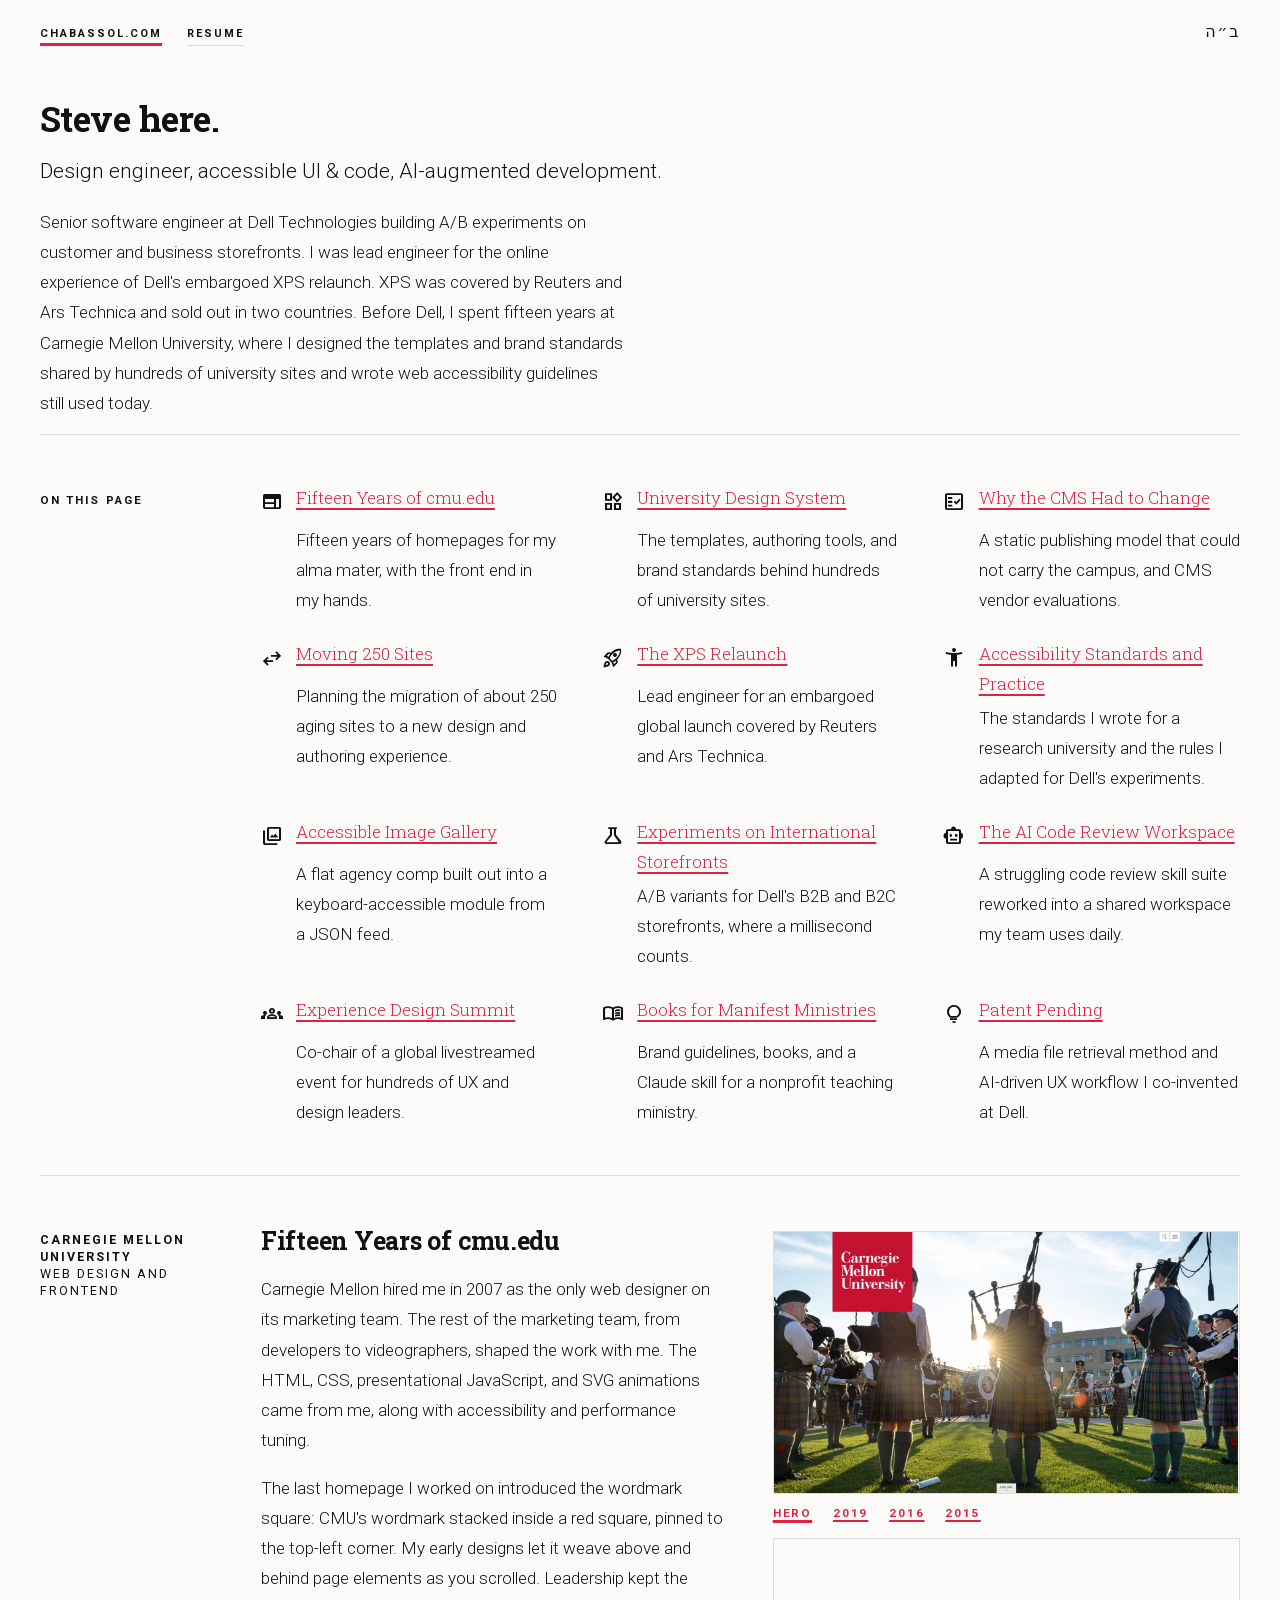
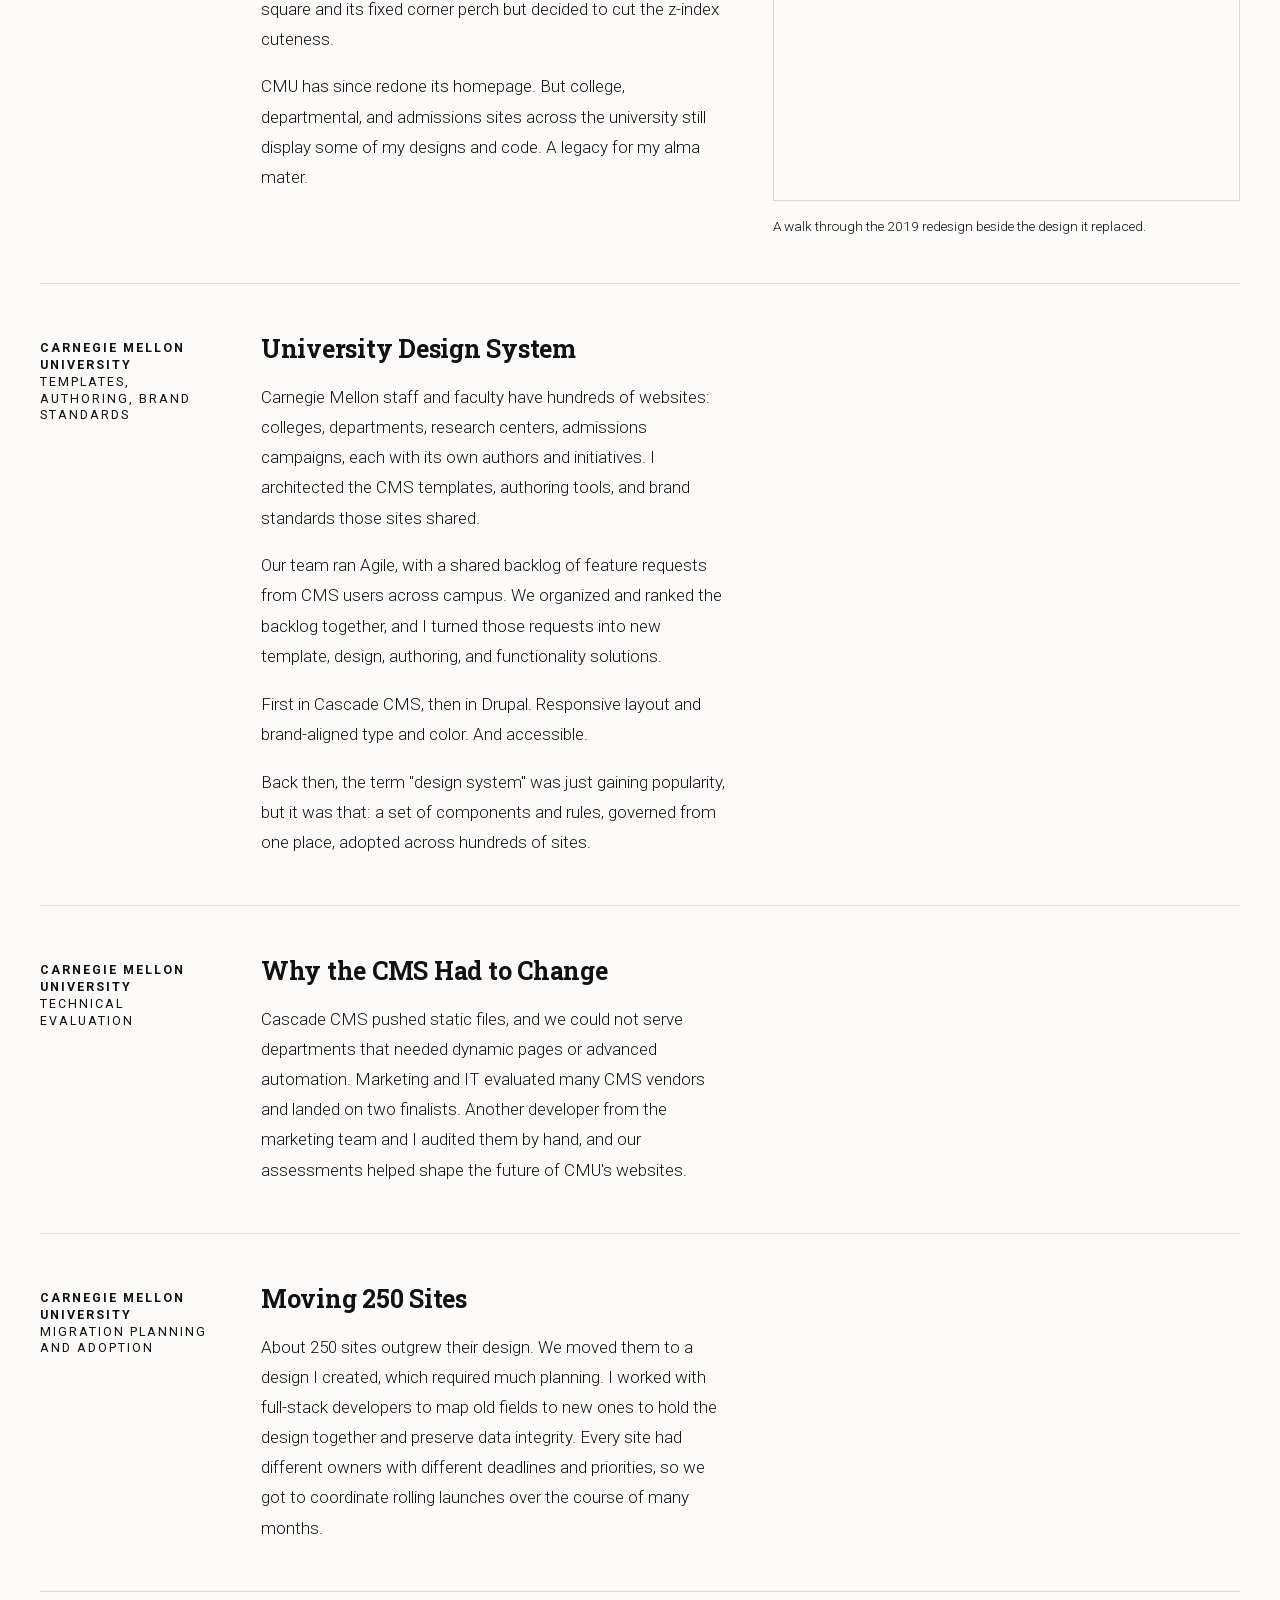
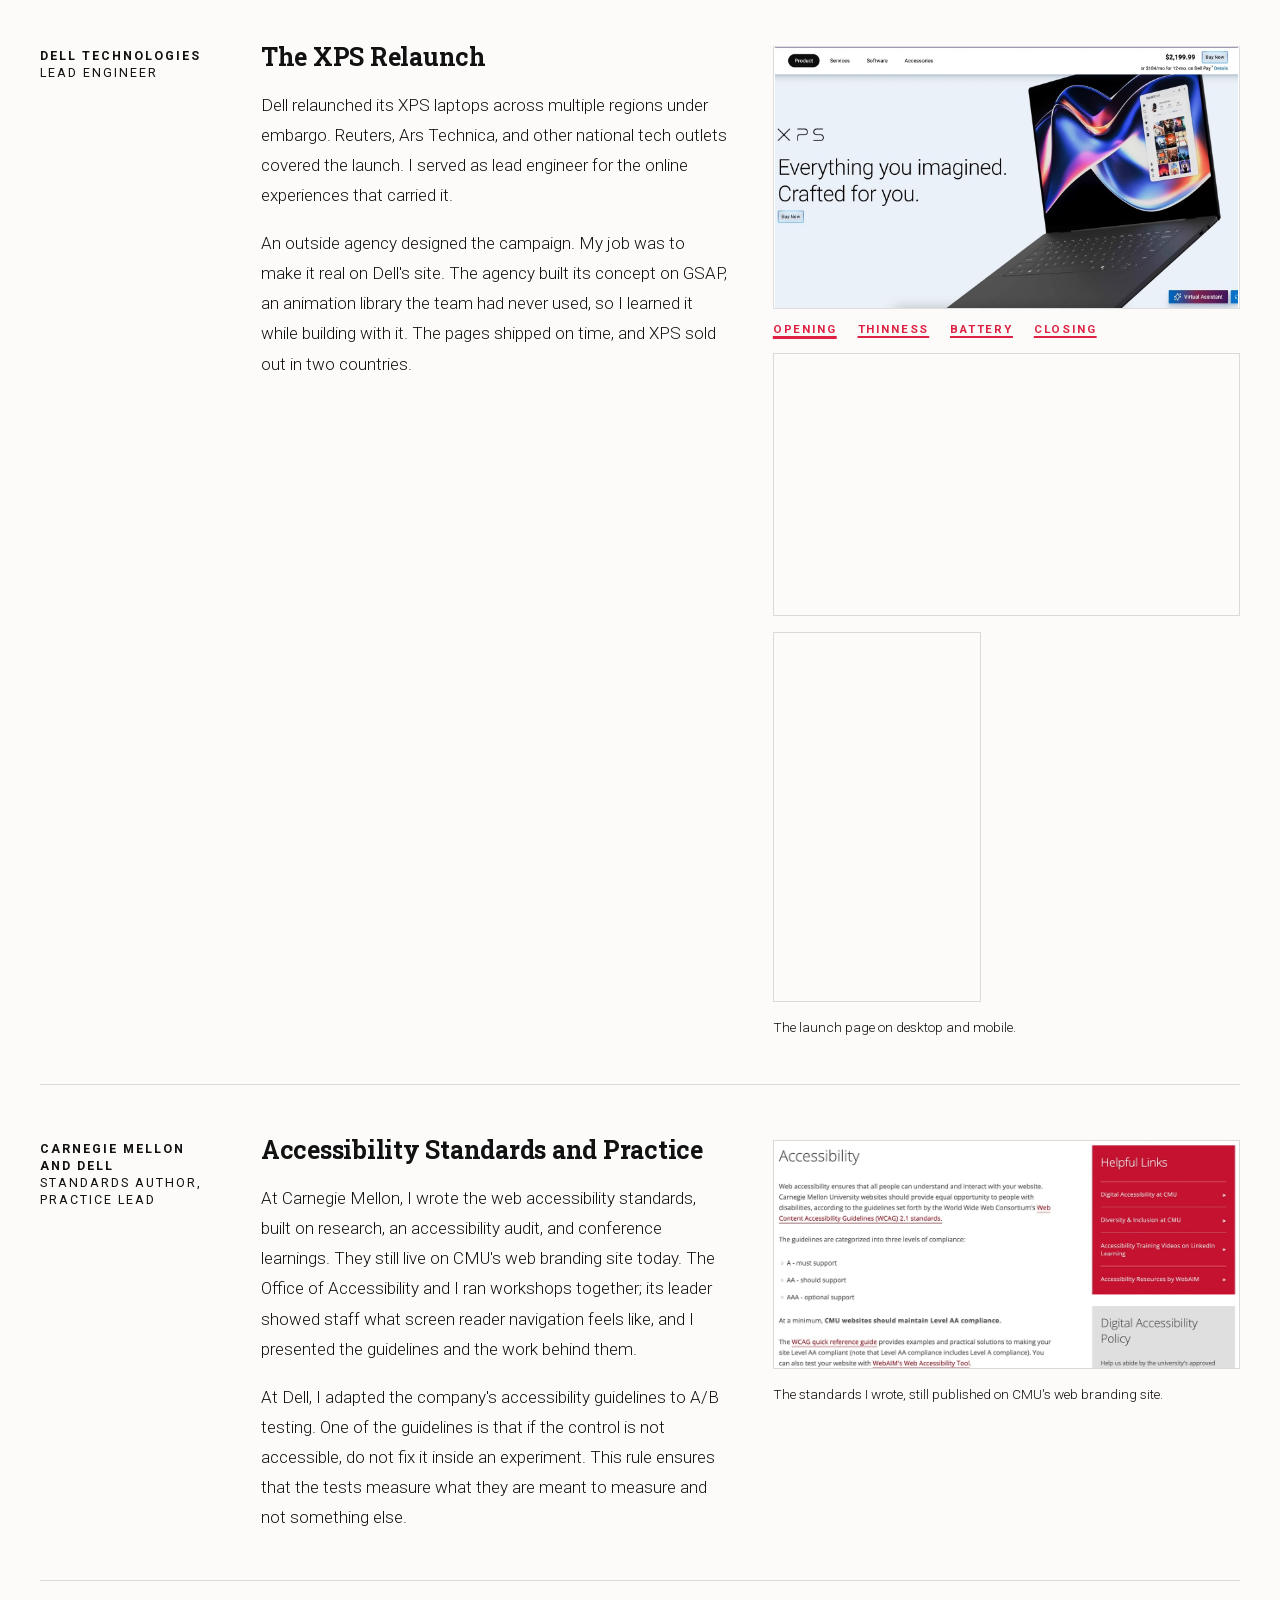
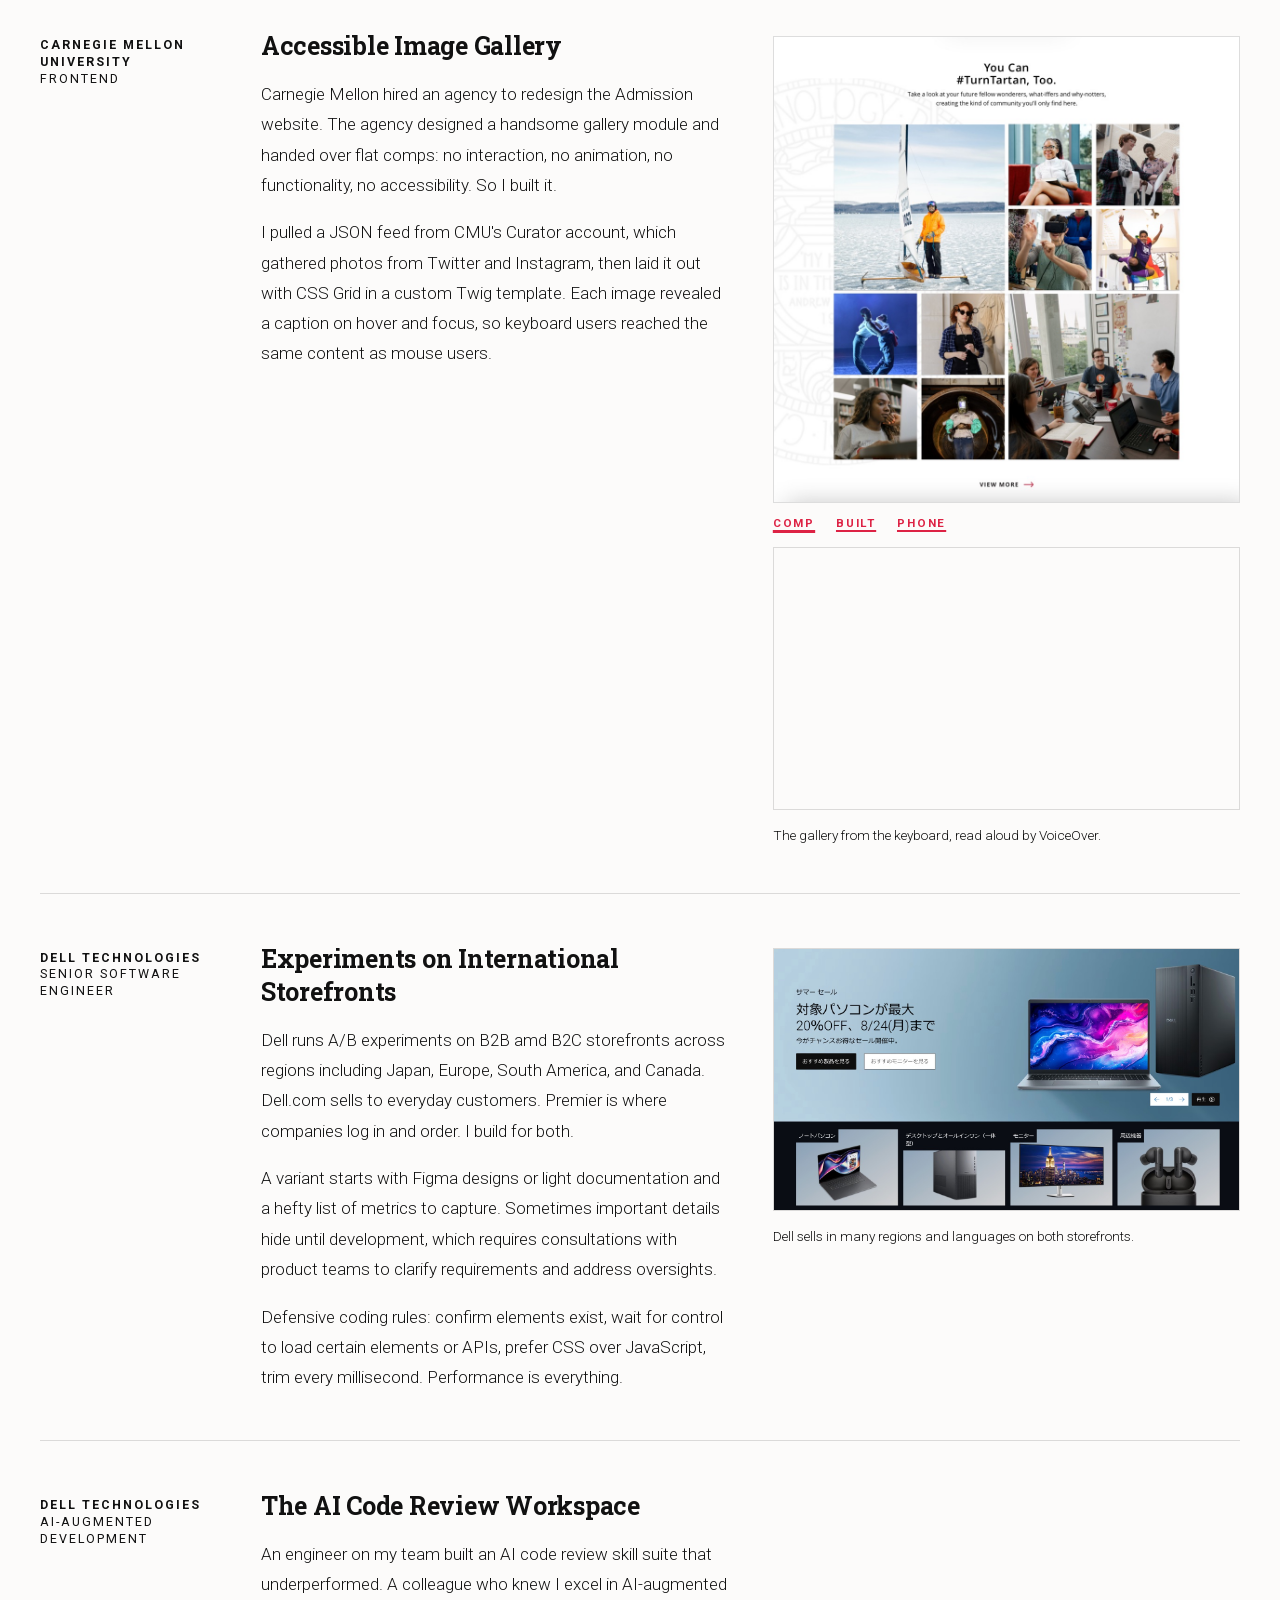
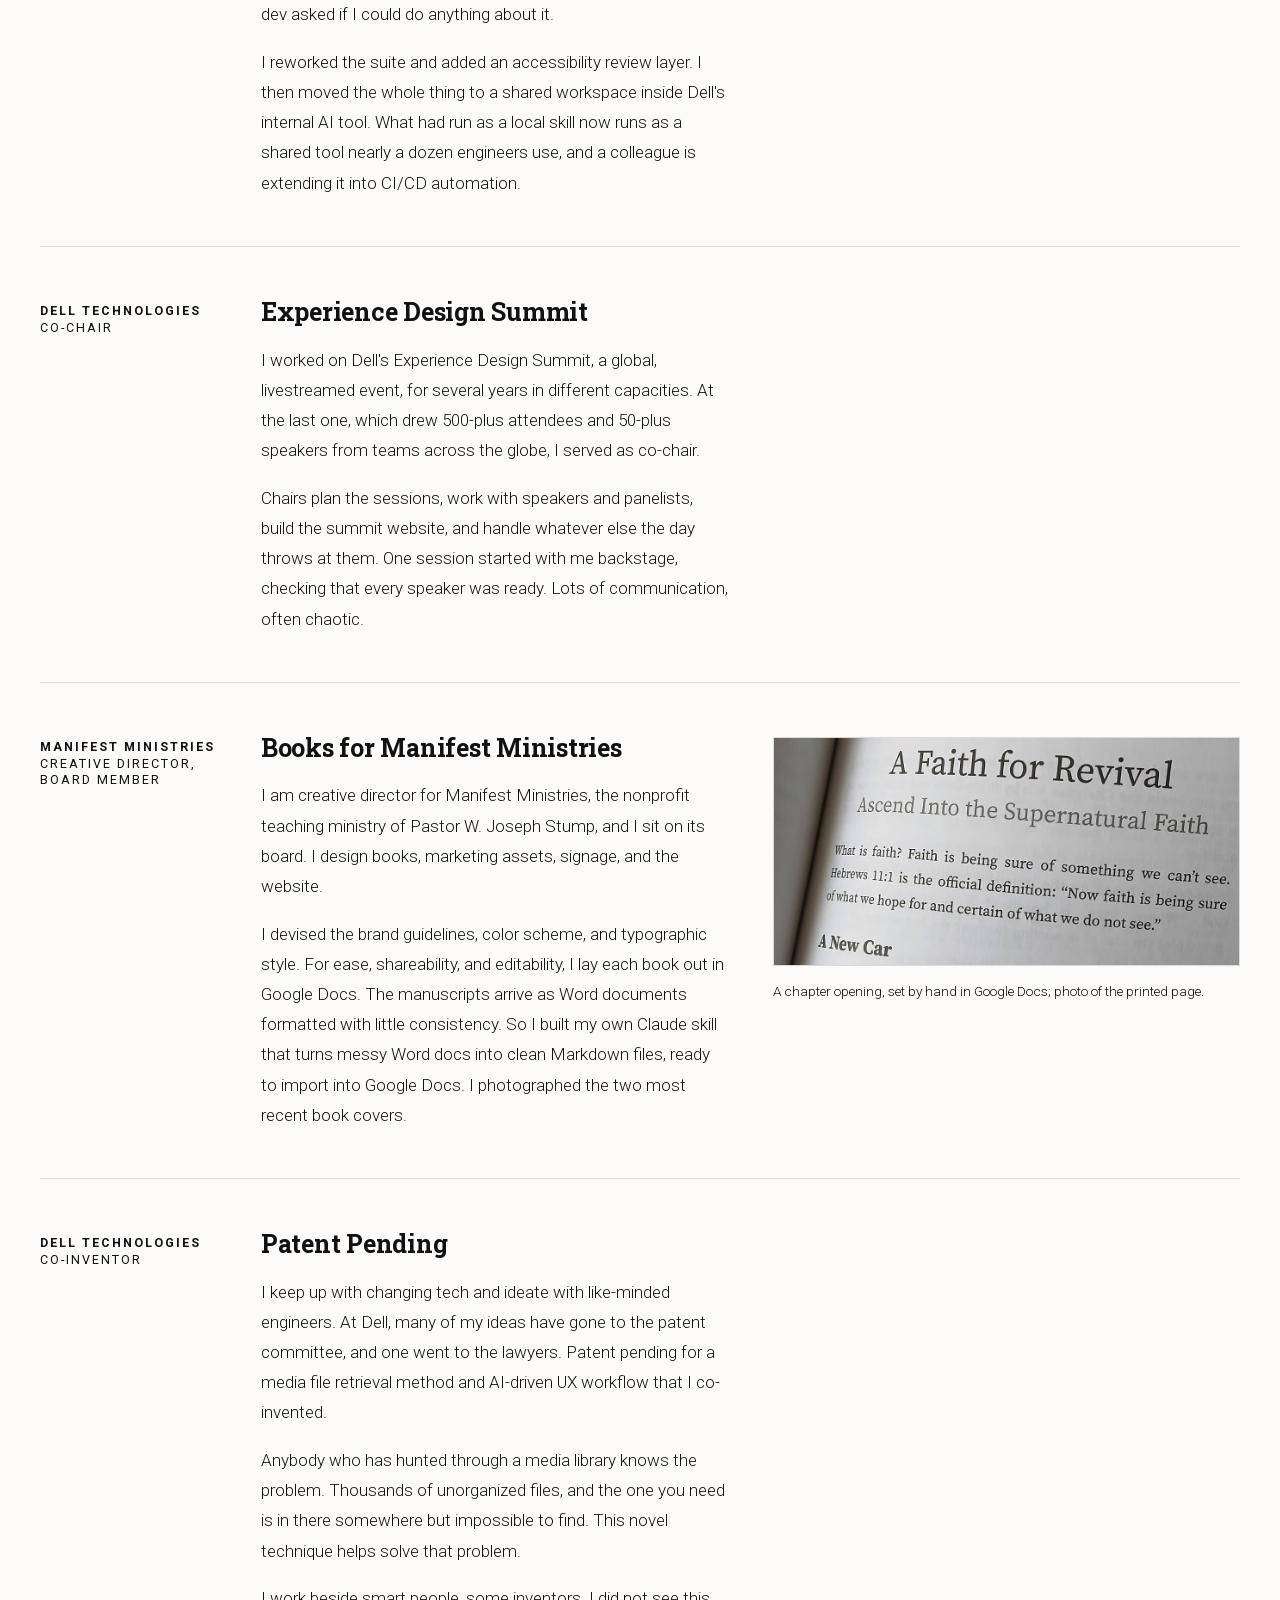
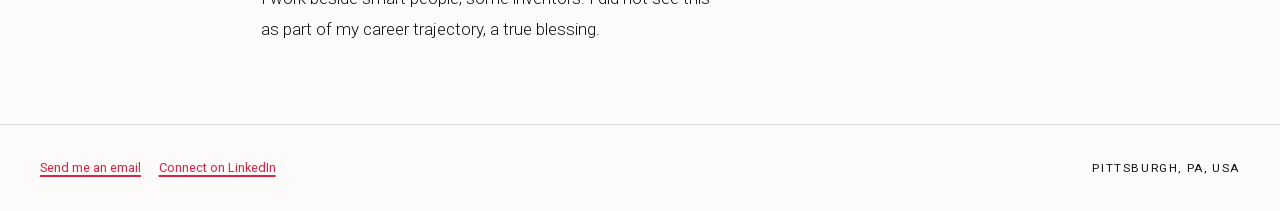
==== commit e1374d34: "finesse copy" ====
--- a/index.html
+++ b/index.html
@@ -55,7 +55,7 @@
     <div class="sheet-head">
       <h1 class="sheet-head__title">Steve here.</h1>
       <p class="sheet-head__lede">Design engineer, accessible UI & code, AI-augmented development.</p>
-      <p class="sheet-head__body">Senior software engineer at Dell Technologies building A/B experiments on customer and business storefronts. I was lead engineer for the online experience of Dell's embargoed XPS relaunch. XPS made national tech news and sold out in two countries. Before Dell, I spent fifteen years at Carnegie Mellon University, where I designed the templates and brand standards shared by hundreds of university sites and wrote web accessibility guidelines still used today.</p>
+      <p class="sheet-head__body">Senior software engineer at Dell Technologies building A/B experiments on customer and business storefronts. I was lead engineer for the online experience of Dell's embargoed XPS relaunch. XPS was covered by Reuters and Ars Technica and sold out in two countries. Before Dell, I spent fifteen years at Carnegie Mellon University, where I designed the templates and brand standards shared by hundreds of university sites and wrote web accessibility guidelines still used today.</p>
     </div>
 
     <nav class="jump" aria-labelledby="jump-head">
@@ -74,7 +74,7 @@
         <li class="jump__item">
           <span class="jump__icon" aria-hidden="true">&#xf0c5;</span>
           <a class="jump__link" href="#platform">Why the CMS Had to Change</a>
-          <p class="jump__line">A static publishing model that could not carry the campus, and finalists seen up close.</p>
+          <p class="jump__line">A static publishing model that could not carry the campus, and CMS vendor evaluations.</p>
         </li>
         <li class="jump__item">
           <span class="jump__icon" aria-hidden="true">&#xe8d4;</span>
@@ -84,7 +84,7 @@
         <li class="jump__item">
           <span class="jump__icon" aria-hidden="true">&#xeb9b;</span>
           <a class="jump__link" href="#xps">The XPS Relaunch</a>
-          <p class="jump__line">Lead engineer for an embargoed global launch that made national tech news.</p>
+          <p class="jump__line">Lead engineer for an embargoed global launch covered by Reuters and Ars Technica.</p>
         </li>
         <li class="jump__item">
           <span class="jump__icon" aria-hidden="true">&#xe92c;</span>
@@ -99,7 +99,7 @@
         <li class="jump__item">
           <span class="jump__icon" aria-hidden="true">&#xea4b;</span>
           <a class="jump__link" href="#experiments">Experiments on International Storefronts</a>
-          <p class="jump__line">A/B variants for Dell's consumer and business storefronts, where a millisecond counts.</p>
+          <p class="jump__line">A/B variants for Dell's B2B and B2C storefronts, where a millisecond counts.</p>
         </li>
         <li class="jump__item">
           <span class="jump__icon" aria-hidden="true">&#xf06c;</span>
@@ -185,6 +185,7 @@
 
         <div class="case__body">
           <p>Carnegie Mellon staff and faculty have hundreds of websites: colleges, departments, research centers, admissions campaigns, each with its own authors and initiatives. I architected the CMS templates, authoring tools, and brand standards those sites shared.</p>
+          <p>Our team ran Agile, with a shared backlog of feature requests from CMS users across campus. We organized and ranked the backlog together, and I turned those requests into new template, design, authoring, and functionality solutions.</p>
           <p>First in Cascade CMS, then in Drupal. Responsive layout and brand-aligned type and color. And accessible.</p>
           <p>Back then, the term "design system" was just gaining popularity, but it was that: a set of components and rules, governed from one place, adopted across hundreds of sites.</p>
         </div>
@@ -219,7 +220,7 @@
         <h2 class="case__title" id="xps-title">The XPS Relaunch</h2>
 
         <div class="case__body">
-          <p>Dell relaunched its XPS laptops across multiple regions under embargo, and the news made national tech headlines. I served as lead engineer for the online experiences that carried the launch.</p>
+          <p>Dell relaunched its XPS laptops across multiple regions under embargo. Reuters, Ars Technica, and other national tech outlets covered the launch. I served as lead engineer for the online experiences that carried it.</p>
           <p>An outside agency designed the campaign. My job was to make it real on Dell's site. The agency built its concept on GSAP, an animation library the team had never used, so I learned it while building with it. The pages shipped on time, and XPS sold out in two countries.</p>
         </div>
 
@@ -341,7 +342,7 @@
         <h2 class="case__title" id="experiments-title">Experiments on International Storefronts</h2>
 
         <div class="case__body">
-          <p>Dell runs A/B experiments on international storefronts. Dell.com sells to everyday customers. Premier is where companies log in and order. I build for both.</p>
+          <p>Dell runs A/B experiments on B2B amd B2C storefronts across regions including Japan, Europe, South America, and Canada. Dell.com sells to everyday customers. Premier is where companies log in and order. I build for both.</p>
           <p>A variant starts with Figma designs or light documentation and a hefty list of metrics to capture. Sometimes important details hide until development, which requires consultations with product teams to clarify requirements and address oversights.</p>
           <p>Defensive coding rules: confirm elements exist, wait for control to load certain elements or APIs, prefer CSS over JavaScript, trim every millisecond. Performance is everything.</p>
         </div>
@@ -359,7 +360,7 @@
 
         <div class="case__body">
           <p>An engineer on my team built an AI code review skill suite that underperformed. A colleague who knew I excel in AI-augmented dev asked if I could do anything about it.</p>
-          <p>I reworked the suite and added an accessibility review layer. I then moved the whole thing to a shared workspace inside Dell's internal AI tool. What had run as a local skill now runs as a shared tool with better results.</p>
+          <p>I reworked the suite and added an accessibility review layer. I then moved the whole thing to a shared workspace inside Dell's internal AI tool. What had run as a local skill now runs as a shared tool nearly a dozen engineers use, and a colleague is extending it into CI/CD automation.</p>
         </div>
 
       </section>
@@ -370,7 +371,7 @@
         <h2 class="case__title" id="summit-title">Experience Design Summit</h2>
 
         <div class="case__body">
-          <p>I worked on Dell's Experience Design Summit, a global, livestreamed event, for several years in different capacities. At the last one, I served as co-chair.</p>
+          <p>I worked on Dell's Experience Design Summit, a global, livestreamed event, for several years in different capacities. At the last one, which drew 500-plus attendees and 50-plus speakers from teams across the globe, I served as co-chair.</p>
           <p>Chairs plan the sessions, work with speakers and panelists, build the summit website, and handle whatever else the day throws at them. One session started with me backstage, checking that every speaker was ready. Lots of communication, often chaotic.</p>
         </div>
       </section>
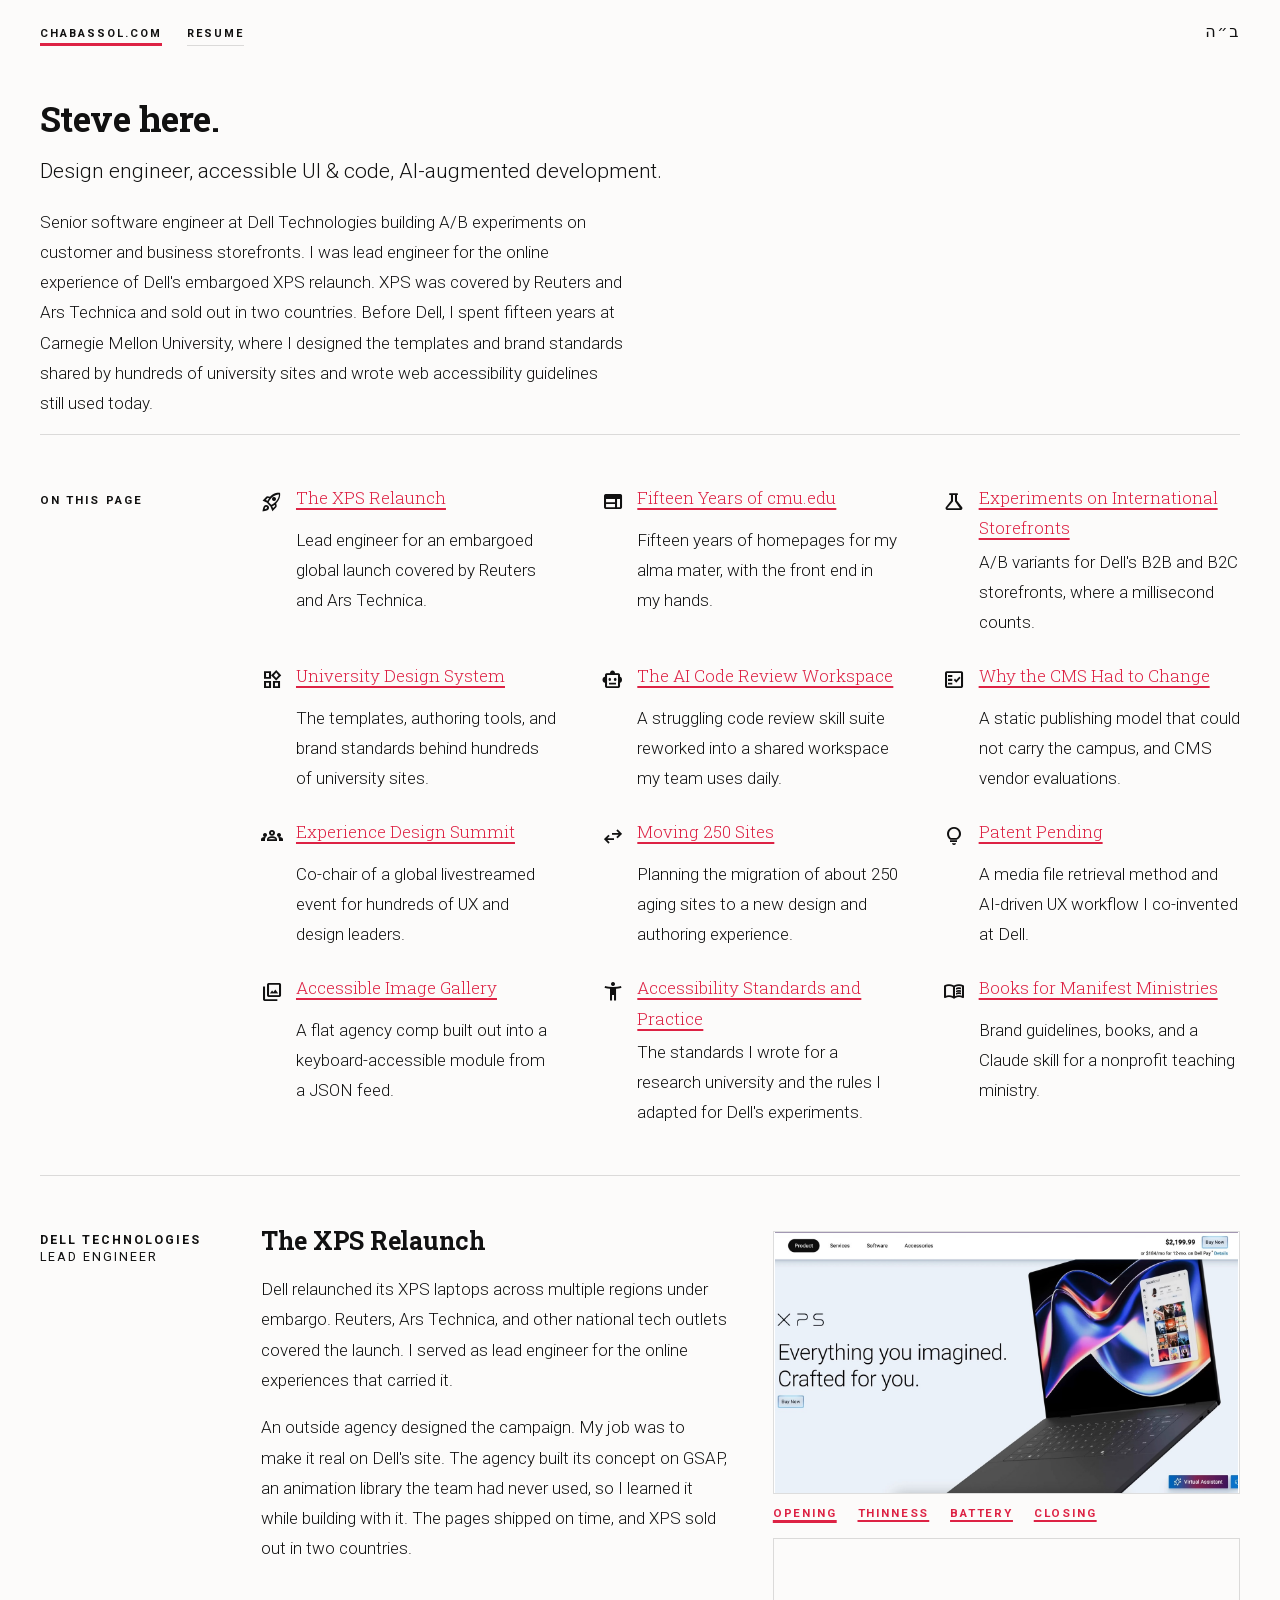
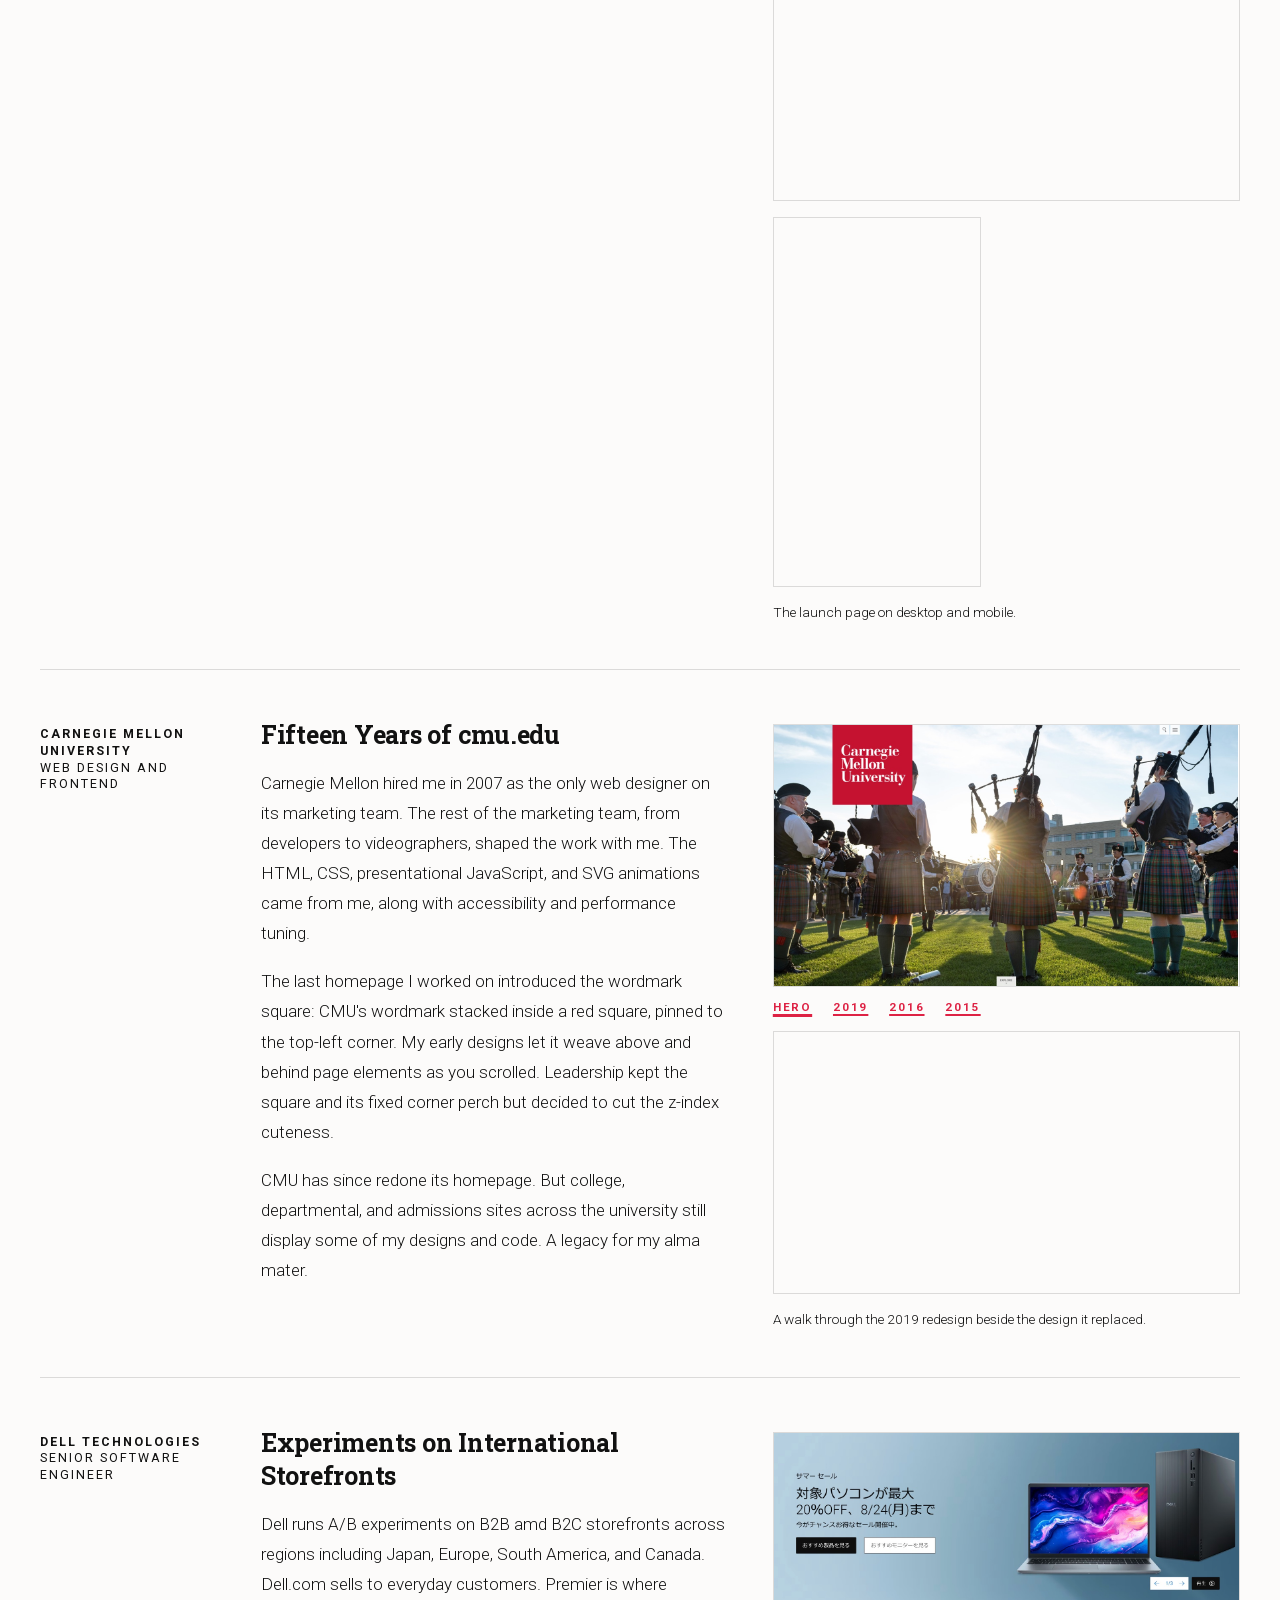
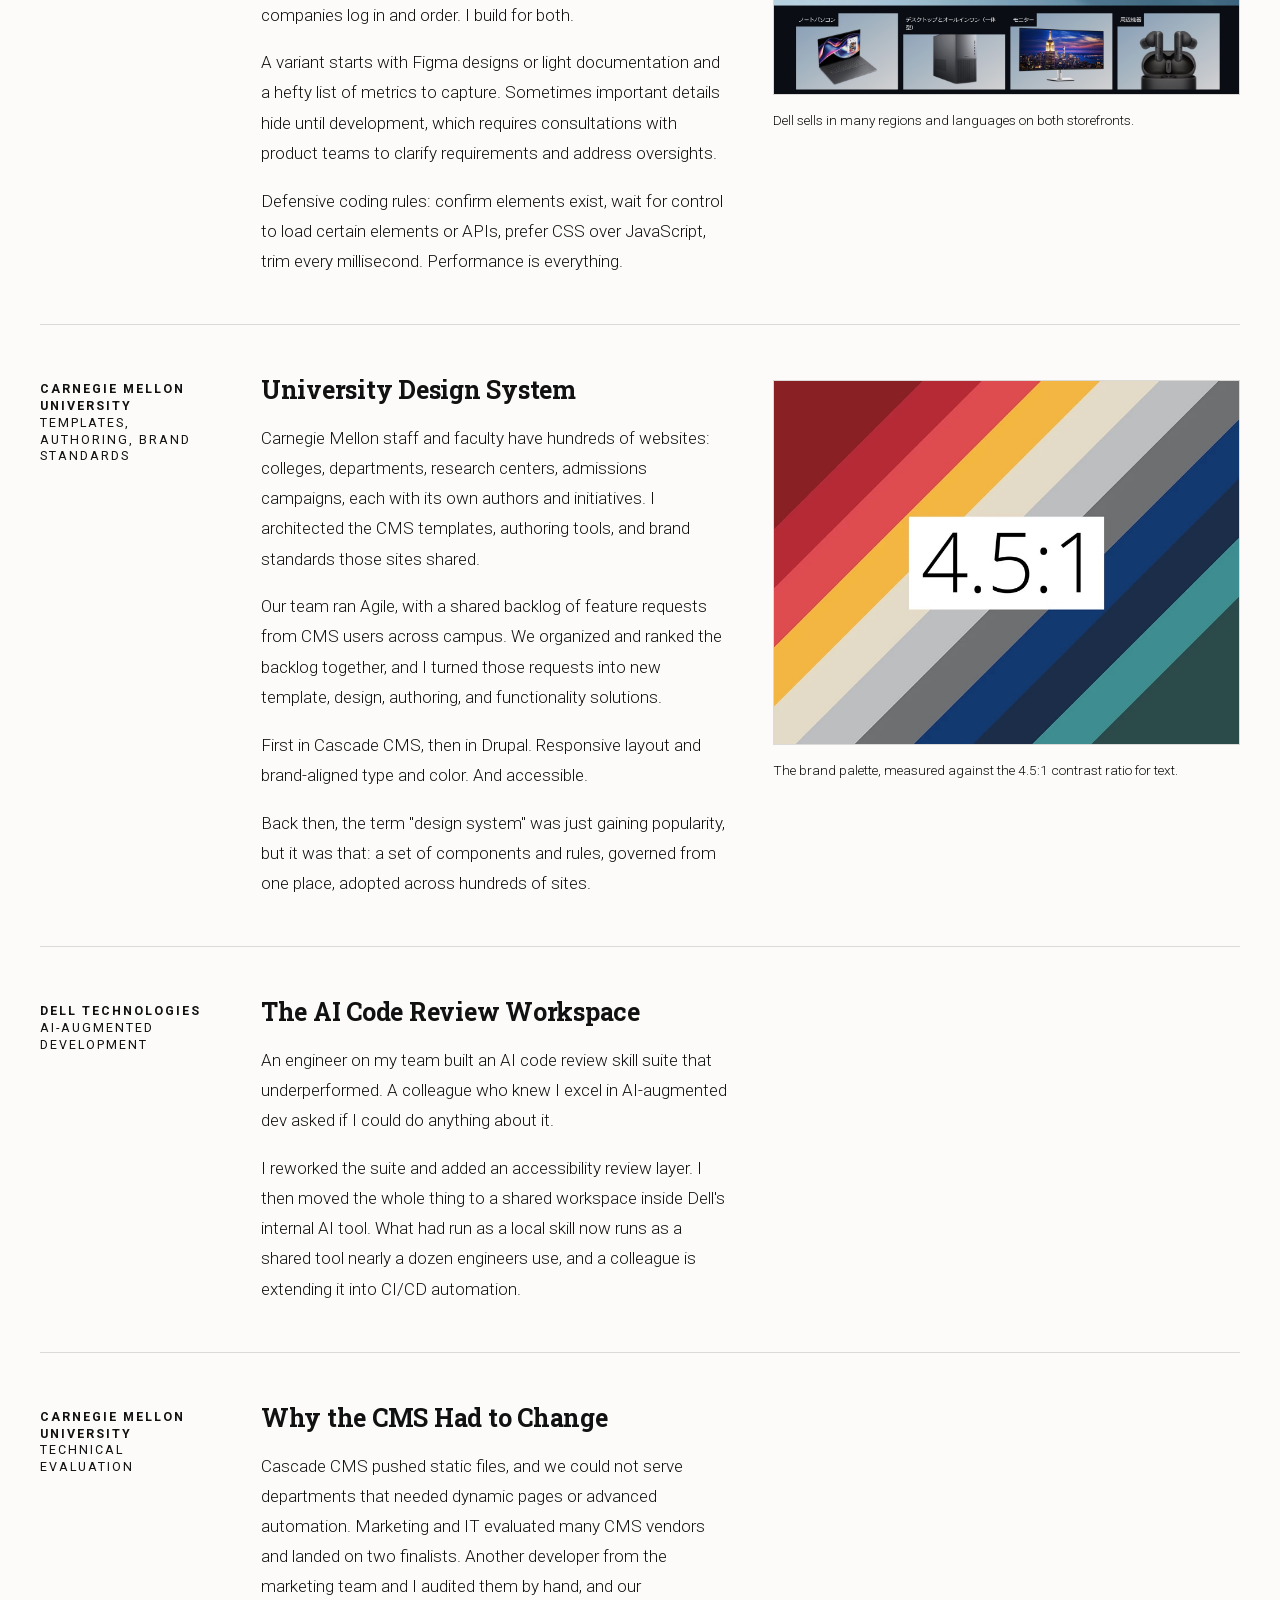
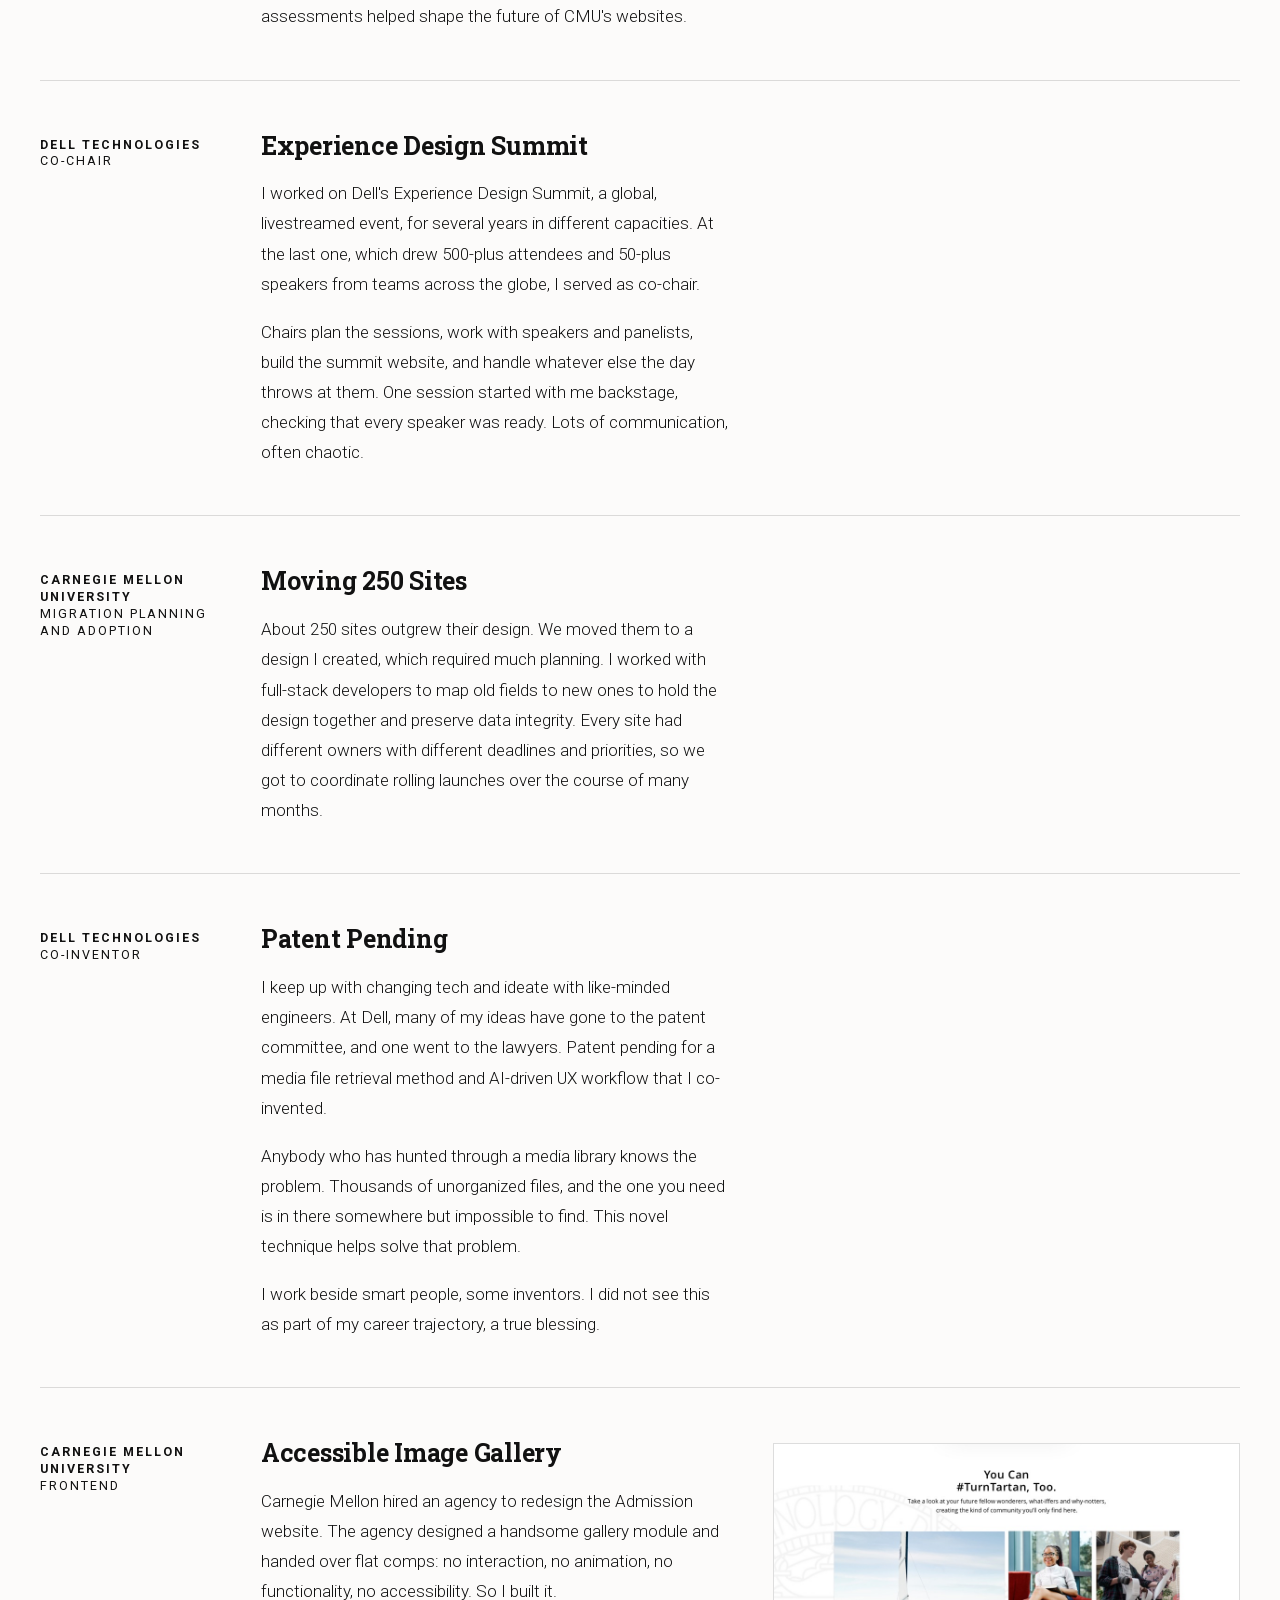
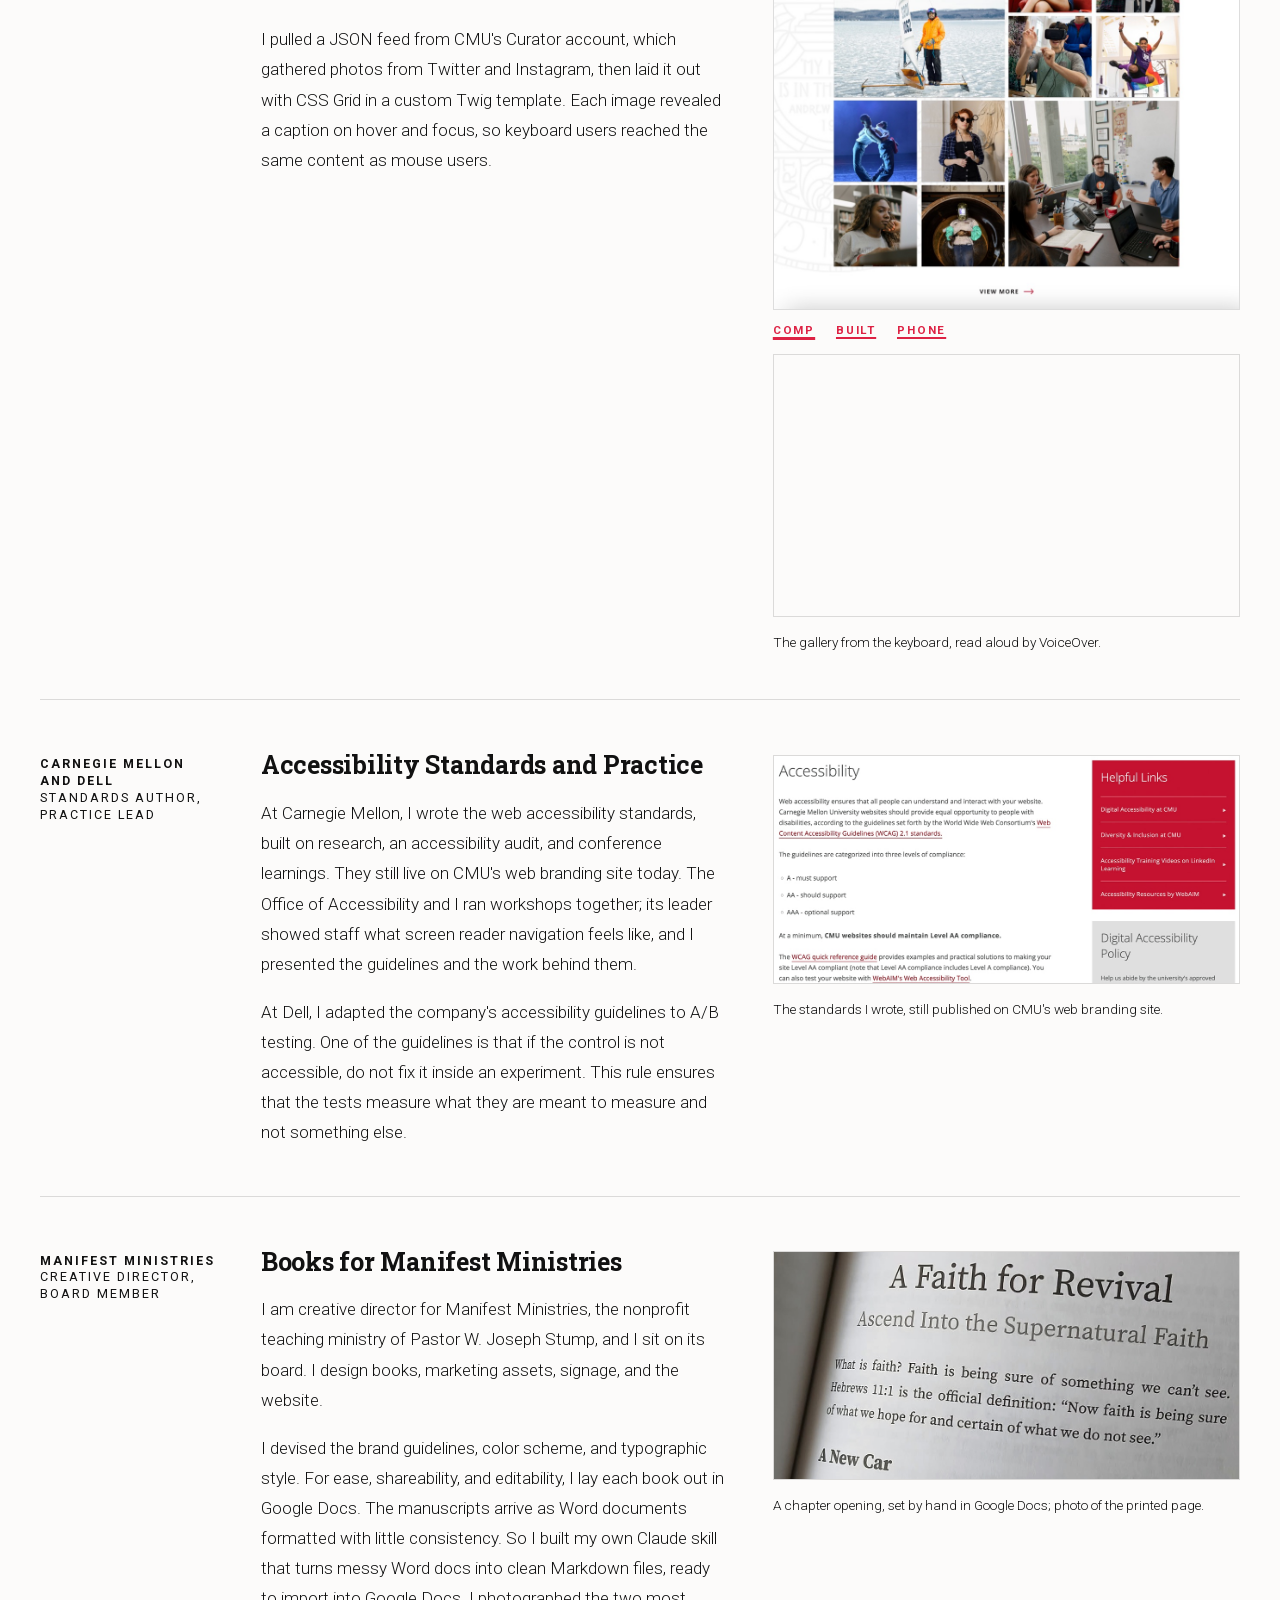
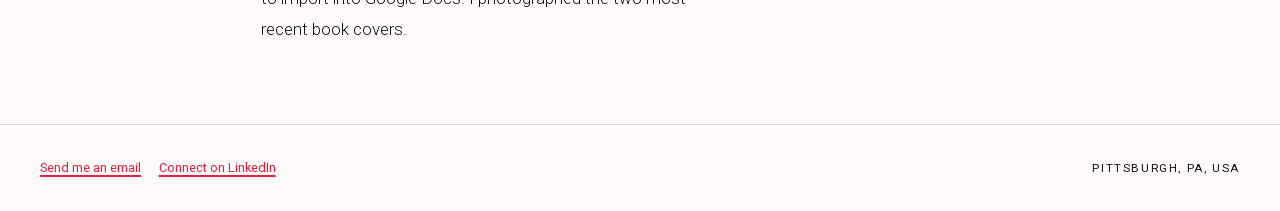
==== commit 28755b96: "rearrange elements, add design system img" ====
--- a/index.html
+++ b/index.html
@@ -62,29 +62,54 @@
       <h2 class="label jump__label" id="jump-head">On this page</h2>
       <ul class="jump__list">
         <li class="jump__item">
+          <span class="jump__icon" aria-hidden="true">&#xeb9b;</span>
+          <a class="jump__link" href="#xps">The XPS Relaunch</a>
+          <p class="jump__line">Lead engineer for an embargoed global launch covered by Reuters and Ars Technica.</p>
+        </li>
+        <li class="jump__item">
           <span class="jump__icon" aria-hidden="true">&#xe66a;</span>
           <a class="jump__link" href="#cmu">Fifteen Years of cmu.edu</a>
           <p class="jump__line">Fifteen years of homepages for my alma mater, with the front end in my hands.</p>
         </li>
         <li class="jump__item">
+          <span class="jump__icon" aria-hidden="true">&#xea4b;</span>
+          <a class="jump__link" href="#experiments">Experiments on International Storefronts</a>
+          <p class="jump__line">A/B variants for Dell's B2B and B2C storefronts, where a millisecond counts.</p>
+        </li>
+        <li class="jump__item">
           <span class="jump__icon" aria-hidden="true">&#xe1bd;</span>
           <a class="jump__link" href="#design-system">University Design System</a>
           <p class="jump__line">The templates, authoring tools, and brand standards behind hundreds of university sites.</p>
         </li>
         <li class="jump__item">
+          <span class="jump__icon" aria-hidden="true">&#xf06c;</span>
+          <a class="jump__link" href="#ai-review">The AI Code Review Workspace</a>
+          <p class="jump__line">A struggling code review skill suite reworked into a shared workspace my team uses daily.</p>
+        </li>
+        <li class="jump__item">
           <span class="jump__icon" aria-hidden="true">&#xf0c5;</span>
           <a class="jump__link" href="#platform">Why the CMS Had to Change</a>
           <p class="jump__line">A static publishing model that could not carry the campus, and CMS vendor evaluations.</p>
         </li>
         <li class="jump__item">
+          <span class="jump__icon" aria-hidden="true">&#xf233;</span>
+          <a class="jump__link" href="#summit">Experience Design Summit</a>
+          <p class="jump__line">Co-chair of a global livestreamed event for hundreds of UX and design leaders.</p>
+        </li>
+        <li class="jump__item">
           <span class="jump__icon" aria-hidden="true">&#xe8d4;</span>
           <a class="jump__link" href="#migration">Moving 250 Sites</a>
           <p class="jump__line">Planning the migration of about 250 aging sites to a new design and authoring experience.</p>
         </li>
         <li class="jump__item">
-          <span class="jump__icon" aria-hidden="true">&#xeb9b;</span>
-          <a class="jump__link" href="#xps">The XPS Relaunch</a>
-          <p class="jump__line">Lead engineer for an embargoed global launch covered by Reuters and Ars Technica.</p>
+          <span class="jump__icon" aria-hidden="true">&#xe90f;</span>
+          <a class="jump__link" href="#patent">Patent Pending</a>
+          <p class="jump__line">A media file retrieval method and AI-driven UX workflow I co-invented at Dell.</p>
+        </li>
+        <li class="jump__item">
+          <span class="jump__icon" aria-hidden="true">&#xe413;</span>
+          <a class="jump__link" href="#gallery">Accessible Image Gallery</a>
+          <p class="jump__line">A flat agency comp built out into a keyboard-accessible module from a JSON feed.</p>
         </li>
         <li class="jump__item">
           <span class="jump__icon" aria-hidden="true">&#xe92c;</span>
@@ -92,39 +117,74 @@
           <p class="jump__line">The standards I wrote for a research university and the rules I adapted for Dell's experiments.</p>
         </li>
         <li class="jump__item">
-          <span class="jump__icon" aria-hidden="true">&#xe413;</span>
-          <a class="jump__link" href="#gallery">Accessible Image Gallery</a>
-          <p class="jump__line">A flat agency comp built out into a keyboard-accessible module from a JSON feed.</p>
-        </li>
-        <li class="jump__item">
-          <span class="jump__icon" aria-hidden="true">&#xea4b;</span>
-          <a class="jump__link" href="#experiments">Experiments on International Storefronts</a>
-          <p class="jump__line">A/B variants for Dell's B2B and B2C storefronts, where a millisecond counts.</p>
-        </li>
-        <li class="jump__item">
-          <span class="jump__icon" aria-hidden="true">&#xf06c;</span>
-          <a class="jump__link" href="#ai-review">The AI Code Review Workspace</a>
-          <p class="jump__line">A struggling code review skill suite reworked into a shared workspace my team uses daily.</p>
-        </li>
-        <li class="jump__item">
-          <span class="jump__icon" aria-hidden="true">&#xf233;</span>
-          <a class="jump__link" href="#summit">Experience Design Summit</a>
-          <p class="jump__line">Co-chair of a global livestreamed event for hundreds of UX and design leaders.</p>
-        </li>
-        <li class="jump__item">
           <span class="jump__icon" aria-hidden="true">&#xea19;</span>
           <a class="jump__link" href="#manifest">Books for Manifest Ministries</a>
           <p class="jump__line">Brand guidelines, books, and a Claude skill for a nonprofit teaching ministry.</p>
         </li>
-        <li class="jump__item">
-          <span class="jump__icon" aria-hidden="true">&#xe90f;</span>
-          <a class="jump__link" href="#patent">Patent Pending</a>
-          <p class="jump__line">A media file retrieval method and AI-driven UX workflow I co-invented at Dell.</p>
-        </li>
       </ul>
     </nav>
 
     <div class="cases">
+      <section class="case" id="xps" tabindex="-1" aria-labelledby="xps-title">
+        <p class="case__meta"><span class="case__org">Dell Technologies</span> Lead Engineer</p>
+
+        <h2 class="case__title" id="xps-title">The XPS Relaunch</h2>
+
+        <div class="case__body">
+          <p>Dell relaunched its XPS laptops across multiple regions under embargo. Reuters, Ars Technica, and other national tech outlets covered the launch. I served as lead engineer for the online experiences that carried it.</p>
+          <p>An outside agency designed the campaign. My job was to make it real on Dell's site. The agency built its concept on GSAP, an animation library the team had never used, so I learned it while building with it. The pages shipped on time, and XPS sold out in two countries.</p>
+        </div>
+
+        <figure class="case__figure">
+          <div class="reel">
+            <section class="reel__scroller" aria-label="The XPS launch page" tabindex="0">
+              <ul class="reel__strip">
+                <li class="reel__slide" id="xps-opening" tabindex="-1">
+                  <img src="images/xps-hero.jpg" width="1400" height="788" decoding="async"
+                       alt="Opening screen of the XPS launch page. The XPS mark and the line Everything you imagined, crafted for you, beside an open laptop showing a twist of magenta and blue light.">
+                </li>
+                <li class="reel__slide" id="xps-thinness" tabindex="-1">
+                  <img src="images/xps-thin.jpg" width="1400" height="788" loading="lazy" decoding="async"
+                       alt="Measurement screen. The thickness of the laptop set in outsized gray numerals at the center of the page, over the closed edge of the machine.">
+                </li>
+                <li class="reel__slide" id="xps-battery" tabindex="-1">
+                  <img src="images/xps-battery.jpg" width="1400" height="787" loading="lazy" decoding="async"
+                       alt="Battery screen. The runtime figure set in outsized green numerals over a pale ring, with the top edge of a laptop rising into the frame.">
+                </li>
+                <li class="reel__slide" id="xps-closing" tabindex="-1">
+                  <img src="images/xps-crafted.jpg" width="1400" height="788" loading="lazy" decoding="async"
+                       alt="Closing screen. Two laptops crossed into an X against pale blue, one titled Crafted to Last and the other Built to Perform.">
+                </li>
+              </ul>
+            </section>
+            <p class="reel__index">
+              <a href="#xps-opening">Opening<span class="sr-only"> screen</span></a>
+              <a href="#xps-thinness">Thinness<span class="sr-only"> screen</span></a>
+              <a href="#xps-battery">Battery<span class="sr-only"> screen</span></a>
+              <a href="#xps-closing">Closing<span class="sr-only"> screen</span></a>
+            </p>
+          </div>
+
+          <iframe class="case__embed"
+                  title="The XPS launch page running on desktop, scrolled from the top of the story to the bottom"
+                  src="https://www.youtube-nocookie.com/embed/6ZJd-k1sNEI"
+                  width="560" height="315" loading="lazy"
+                  referrerpolicy="strict-origin-when-cross-origin"
+                  allow="encrypted-media; picture-in-picture; fullscreen"
+                  allowfullscreen></iframe>
+
+          <iframe class="case__embed case__embed--phone"
+                  title="The same XPS launch page running at phone width"
+                  src="https://www.youtube-nocookie.com/embed/xsrgnvV104s"
+                  width="315" height="560" loading="lazy"
+                  referrerpolicy="strict-origin-when-cross-origin"
+                  allow="encrypted-media; picture-in-picture; fullscreen"
+                  allowfullscreen></iframe>
+
+          <figcaption class="case__caption">The launch page on desktop and mobile.</figcaption>
+        </figure>
+      </section>
+
       <section class="case" id="cmu" tabindex="-1" aria-labelledby="cmu-title">
         <p class="case__meta"><span class="case__org">Carnegie Mellon University</span> Web Design and Frontend</p>
 
@@ -141,19 +201,19 @@
             <section class="reel__scroller" aria-label="cmu.edu homepages" tabindex="0">
               <ul class="reel__strip">
                 <li class="reel__slide" id="cmu-hero" tabindex="-1">
-                  <img src="images/work/cmu-2019-hero.jpg" width="1400" height="787" decoding="async"
+                  <img src="images/cmu-2019-hero.jpg" width="1400" height="787" loading="lazy" decoding="async"
                        alt="The 2019 opening picture at full width. The red wordmark square holds the top left corner over a photograph of the pipe band on the lawn, tartan kilts against low sun.">
                 </li>
                 <li class="reel__slide" id="cmu-2019" tabindex="-1">
-                  <img src="images/work/cmu-2019.jpg" width="1400" height="788" loading="lazy" decoding="async"
+                  <img src="images/cmu-2019.jpg" width="1400" height="788" loading="lazy" decoding="async"
                        alt="cmu.edu in 2019. The wordmark now stacked inside a red square pinned to the top left corner, over a photograph of a student, with a gray card of spotlight text beside her.">
                 </li>
                 <li class="reel__slide" id="cmu-2016" tabindex="-1">
-                  <img src="images/work/cmu-2016.jpg" width="1400" height="788" loading="lazy" decoding="async"
+                  <img src="images/cmu-2016.jpg" width="1400" height="788" loading="lazy" decoding="async"
                        alt="cmu.edu in 2016. A lighter bar of menus over a wide photograph of researchers at a poker table, with an arrow at each edge of the picture for the next story.">
                 </li>
                 <li class="reel__slide" id="cmu-2015" tabindex="-1">
-                  <img src="images/work/cmu-2015.jpg" width="1400" height="788" loading="lazy" decoding="async"
+                  <img src="images/cmu-2015.jpg" width="1400" height="788" loading="lazy" decoding="async"
                        alt="cmu.edu in 2015. The wordmark in red script above a dark tab bar, over a photograph of the new provost, with a headline card resting on the picture.">
                 </li>
               </ul>
@@ -178,6 +238,24 @@
         </figure>
       </section>
 
+      <section class="case" id="experiments" tabindex="-1" aria-labelledby="experiments-title">
+        <p class="case__meta"><span class="case__org">Dell Technologies</span> Senior Software Engineer</p>
+
+        <h2 class="case__title" id="experiments-title">Experiments on International Storefronts</h2>
+
+        <div class="case__body">
+          <p>Dell runs A/B experiments on B2B amd B2C storefronts across regions including Japan, Europe, South America, and Canada. Dell.com sells to everyday customers. Premier is where companies log in and order. I build for both.</p>
+          <p>A variant starts with Figma designs or light documentation and a hefty list of metrics to capture. Sometimes important details hide until development, which requires consultations with product teams to clarify requirements and address oversights.</p>
+          <p>Defensive coding rules: confirm elements exist, wait for control to load certain elements or APIs, prefer CSS over JavaScript, trim every millisecond. Performance is everything.</p>
+        </div>
+
+        <figure class="case__figure">
+          <img src="images/dell-jp.jpg" width="1400" height="787" loading="lazy" decoding="async"
+               alt="Dell's Japanese storefront. Summer sale headline set in Japanese beside a laptop and a tower on a blue ground, a carousel counter and a play control at the lower right, over a dark row of product categories.">
+          <figcaption class="case__caption">Dell sells in many regions and languages on both storefronts.</figcaption>
+        </figure>
+      </section>
+
       <section class="case" id="design-system" tabindex="-1" aria-labelledby="design-system-title">
         <p class="case__meta"><span class="case__org">Carnegie Mellon University</span> Templates, Authoring, Brand Standards</p>
 
@@ -190,6 +268,23 @@
           <p>Back then, the term "design system" was just gaining popularity, but it was that: a set of components and rules, governed from one place, adopted across hundreds of sites.</p>
         </div>
 
+        <figure class="case__figure">
+          <img src="images/cmu-design-system.jpg" width="808" height="632" loading="lazy" decoding="async"
+               alt="Diagonal bands of the university palette, running from deep red, red, coral, and gold through cream and grays into blues, teal, and dark green, behind a white panel that reads 4.5:1.">
+          <figcaption class="case__caption">The brand palette, measured against the 4.5:1 contrast ratio for text.</figcaption>
+        </figure>
+      </section>
+
+      <section class="case" id="ai-review" tabindex="-1" aria-labelledby="ai-review-title">
+        <p class="case__meta"><span class="case__org">Dell Technologies</span> AI-Augmented Development</p>
+
+        <h2 class="case__title" id="ai-review-title">The AI Code Review Workspace</h2>
+
+        <div class="case__body">
+          <p>An engineer on my team built an AI code review skill suite that underperformed. A colleague who knew I excel in AI-augmented dev asked if I could do anything about it.</p>
+          <p>I reworked the suite and added an accessibility review layer. I then moved the whole thing to a shared workspace inside Dell's internal AI tool. What had run as a local skill now runs as a shared tool nearly a dozen engineers use, and a colleague is extending it into CI/CD automation.</p>
+        </div>
+
       </section>
 
       <section class="case" id="platform" tabindex="-1" aria-labelledby="platform-title">
@@ -203,6 +298,17 @@
 
       </section>
 
+      <section class="case" id="summit" tabindex="-1" aria-labelledby="summit-title">
+        <p class="case__meta"><span class="case__org">Dell Technologies</span> Co-chair</p>
+
+        <h2 class="case__title" id="summit-title">Experience Design Summit</h2>
+
+        <div class="case__body">
+          <p>I worked on Dell's Experience Design Summit, a global, livestreamed event, for several years in different capacities. At the last one, which drew 500-plus attendees and 50-plus speakers from teams across the globe, I served as co-chair.</p>
+          <p>Chairs plan the sessions, work with speakers and panelists, build the summit website, and handle whatever else the day throws at them. One session started with me backstage, checking that every speaker was ready. Lots of communication, often chaotic.</p>
+        </div>
+      </section>
+
       <section class="case" id="migration" tabindex="-1" aria-labelledby="migration-title">
         <p class="case__meta"><span class="case__org">Carnegie Mellon University</span> Migration Planning and Adoption</p>
 
@@ -214,82 +320,18 @@
 
       </section>
 
-      <section class="case" id="xps" tabindex="-1" aria-labelledby="xps-title">
-        <p class="case__meta"><span class="case__org">Dell Technologies</span> Lead Engineer</p>
-
-        <h2 class="case__title" id="xps-title">The XPS Relaunch</h2>
-
-        <div class="case__body">
-          <p>Dell relaunched its XPS laptops across multiple regions under embargo. Reuters, Ars Technica, and other national tech outlets covered the launch. I served as lead engineer for the online experiences that carried it.</p>
-          <p>An outside agency designed the campaign. My job was to make it real on Dell's site. The agency built its concept on GSAP, an animation library the team had never used, so I learned it while building with it. The pages shipped on time, and XPS sold out in two countries.</p>
-        </div>
-
-        <figure class="case__figure">
-          <div class="reel">
-            <section class="reel__scroller" aria-label="The XPS launch page" tabindex="0">
-              <ul class="reel__strip">
-                <li class="reel__slide" id="xps-opening" tabindex="-1">
-                  <img src="images/work/xps-hero.jpg" width="1400" height="788" loading="lazy" decoding="async"
-                       alt="Opening screen of the XPS launch page. The XPS mark and the line Everything you imagined, crafted for you, beside an open laptop showing a twist of magenta and blue light.">
-                </li>
-                <li class="reel__slide" id="xps-thinness" tabindex="-1">
-                  <img src="images/work/xps-thin.jpg" width="1400" height="788" loading="lazy" decoding="async"
-                       alt="Measurement screen. The thickness of the laptop set in outsized gray numerals at the center of the page, over the closed edge of the machine.">
-                </li>
-                <li class="reel__slide" id="xps-battery" tabindex="-1">
-                  <img src="images/work/xps-battery.jpg" width="1400" height="787" loading="lazy" decoding="async"
-                       alt="Battery screen. The runtime figure set in outsized green numerals over a pale ring, with the top edge of a laptop rising into the frame.">
-                </li>
-                <li class="reel__slide" id="xps-closing" tabindex="-1">
-                  <img src="images/work/xps-crafted.jpg" width="1400" height="788" loading="lazy" decoding="async"
-                       alt="Closing screen. Two laptops crossed into an X against pale blue, one titled Crafted to Last and the other Built to Perform.">
-                </li>
-              </ul>
-            </section>
-            <p class="reel__index">
-              <a href="#xps-opening">Opening<span class="sr-only"> screen</span></a>
-              <a href="#xps-thinness">Thinness<span class="sr-only"> screen</span></a>
-              <a href="#xps-battery">Battery<span class="sr-only"> screen</span></a>
-              <a href="#xps-closing">Closing<span class="sr-only"> screen</span></a>
-            </p>
-          </div>
-
-          <iframe class="case__embed"
-                  title="The XPS launch page running on desktop, scrolled from the top of the story to the bottom"
-                  src="https://www.youtube-nocookie.com/embed/6ZJd-k1sNEI"
-                  width="560" height="315" loading="lazy"
-                  referrerpolicy="strict-origin-when-cross-origin"
-                  allow="encrypted-media; picture-in-picture; fullscreen"
-                  allowfullscreen></iframe>
-
-          <iframe class="case__embed case__embed--phone"
-                  title="The same XPS launch page running at phone width"
-                  src="https://www.youtube-nocookie.com/embed/xsrgnvV104s"
-                  width="315" height="560" loading="lazy"
-                  referrerpolicy="strict-origin-when-cross-origin"
-                  allow="encrypted-media; picture-in-picture; fullscreen"
-                  allowfullscreen></iframe>
-
-          <figcaption class="case__caption">The launch page on desktop and mobile.</figcaption>
-        </figure>
-      </section>
-
-      <section class="case" id="accessibility" tabindex="-1" aria-labelledby="accessibility-title">
-        <p class="case__meta"><span class="case__org">Carnegie Mellon and Dell</span> Standards Author, Practice Lead</p>
-
-        <h2 class="case__title" id="accessibility-title">Accessibility Standards and Practice</h2>
-
-        <div class="case__body">
-          <p>At Carnegie Mellon, I wrote the web accessibility standards, built on research, an accessibility audit, and conference learnings. They still live on CMU's web branding site today. The Office of Accessibility and I ran workshops together; its leader showed staff what screen reader navigation feels like, and I presented the guidelines and the work behind them.</p>
-          <p>At Dell, I adapted the company's accessibility guidelines to A/B testing. One of the guidelines is that if the control is not accessible, do not fix it inside an experiment. This rule ensures that the tests measure what they are meant to measure and not something else.</p>
-        </div>
-
-        <figure class="case__figure">
-          <img src="images/work/cmu-a11y.jpg" width="1080" height="527" loading="lazy" decoding="async"
-               alt="The Accessibility page on CMU's web branding site. Body text setting out the WCAG level the university holds itself to, a red panel of helpful links beside it, over the start of the Digital Accessibility Policy.">
-          <figcaption class="case__caption">The standards I wrote, still published on CMU's web branding site.</figcaption>
-        </figure>
-      </section>
+      <section class="case" id="patent" tabindex="-1" aria-labelledby="patent-title">
+        <p class="case__meta"><span class="case__org">Dell Technologies</span> Co-inventor</p>
+
+        <h2 class="case__title" id="patent-title">Patent Pending</h2>
+
+        <div class="case__body">
+          <p>I keep up with changing tech and ideate with like-minded engineers. At Dell, many of my ideas have gone to the patent committee, and one went to the lawyers. Patent pending for a media file retrieval method and AI-driven UX workflow that I co-invented.</p>
+          <p>Anybody who has hunted through a media library knows the problem. Thousands of unorganized files, and the one you need is in there somewhere but impossible to find. This novel technique helps solve that problem.</p>
+          <p>I work beside smart people, some inventors. I did not see this as part of my career trajectory, a true blessing.</p>
+        </div>
+      </section>
+
       <section class="case" id="gallery" tabindex="-1" aria-labelledby="gallery-title">
         <p class="case__meta"><span class="case__org">Carnegie Mellon University</span> Frontend</p>
 
@@ -305,15 +347,15 @@
             <section class="reel__scroller" aria-label="The Admission gallery module" tabindex="0">
               <ul class="reel__strip">
                 <li class="reel__slide" id="gallery-comp" tabindex="-1">
-                  <img src="images/work/gallery-comp.jpg" width="1000" height="1000" loading="lazy" decoding="async"
+                  <img src="images/gallery-comp.jpg" width="1000" height="1000" loading="lazy" decoding="async"
                        alt="The agency comp. Flat mosaic of student photographs at mixed sizes under the heading You Can Turn Tartan, Too, with a view more link at the foot.">
                 </li>
                 <li class="reel__slide" id="gallery-built" tabindex="-1">
-                  <img src="images/work/gallery-built.jpg" width="1000" height="1000" loading="lazy" decoding="async"
+                  <img src="images/gallery-built.jpg" width="1000" height="1000" loading="lazy" decoding="async"
                        alt="The module built and live on cmu.edu. Same mosaic shape, now filled from the social feed with campus photographs, a watermark seal showing through the ground.">
                 </li>
                 <li class="reel__slide" id="gallery-phone" tabindex="-1">
-                  <img src="images/work/gallery-phone.jpg" width="900" height="1125" loading="lazy" decoding="async"
+                  <img src="images/gallery-phone.jpg" width="900" height="1125" loading="lazy" decoding="async"
                        alt="The module at phone width. The mosaic has folded down to one column of photographs under the heading.">
                 </li>
               </ul>
@@ -336,45 +378,24 @@
           <figcaption class="case__caption">The gallery from the keyboard, read aloud by VoiceOver.</figcaption>
         </figure>
       </section>
-      <section class="case" id="experiments" tabindex="-1" aria-labelledby="experiments-title">
-        <p class="case__meta"><span class="case__org">Dell Technologies</span> Senior Software Engineer</p>
-
-        <h2 class="case__title" id="experiments-title">Experiments on International Storefronts</h2>
-
-        <div class="case__body">
-          <p>Dell runs A/B experiments on B2B amd B2C storefronts across regions including Japan, Europe, South America, and Canada. Dell.com sells to everyday customers. Premier is where companies log in and order. I build for both.</p>
-          <p>A variant starts with Figma designs or light documentation and a hefty list of metrics to capture. Sometimes important details hide until development, which requires consultations with product teams to clarify requirements and address oversights.</p>
-          <p>Defensive coding rules: confirm elements exist, wait for control to load certain elements or APIs, prefer CSS over JavaScript, trim every millisecond. Performance is everything.</p>
-        </div>
-
-        <figure class="case__figure">
-          <img src="images/work/dell-jp.jpg" width="1400" height="787" loading="lazy" decoding="async"
-               alt="Dell's Japanese storefront. Summer sale headline set in Japanese beside a laptop and a tower on a blue ground, a carousel counter and a play control at the lower right, over a dark row of product categories.">
-          <figcaption class="case__caption">Dell sells in many regions and languages on both storefronts.</figcaption>
-        </figure>
-      </section>
-      <section class="case" id="ai-review" tabindex="-1" aria-labelledby="ai-review-title">
-        <p class="case__meta"><span class="case__org">Dell Technologies</span> AI-Augmented Development</p>
-
-        <h2 class="case__title" id="ai-review-title">The AI Code Review Workspace</h2>
-
-        <div class="case__body">
-          <p>An engineer on my team built an AI code review skill suite that underperformed. A colleague who knew I excel in AI-augmented dev asked if I could do anything about it.</p>
-          <p>I reworked the suite and added an accessibility review layer. I then moved the whole thing to a shared workspace inside Dell's internal AI tool. What had run as a local skill now runs as a shared tool nearly a dozen engineers use, and a colleague is extending it into CI/CD automation.</p>
-        </div>
-
-      </section>
-
-      <section class="case" id="summit" tabindex="-1" aria-labelledby="summit-title">
-        <p class="case__meta"><span class="case__org">Dell Technologies</span> Co-chair</p>
-
-        <h2 class="case__title" id="summit-title">Experience Design Summit</h2>
-
-        <div class="case__body">
-          <p>I worked on Dell's Experience Design Summit, a global, livestreamed event, for several years in different capacities. At the last one, which drew 500-plus attendees and 50-plus speakers from teams across the globe, I served as co-chair.</p>
-          <p>Chairs plan the sessions, work with speakers and panelists, build the summit website, and handle whatever else the day throws at them. One session started with me backstage, checking that every speaker was ready. Lots of communication, often chaotic.</p>
-        </div>
-      </section>
+
+      <section class="case" id="accessibility" tabindex="-1" aria-labelledby="accessibility-title">
+        <p class="case__meta"><span class="case__org">Carnegie Mellon and Dell</span> Standards Author, Practice Lead</p>
+
+        <h2 class="case__title" id="accessibility-title">Accessibility Standards and Practice</h2>
+
+        <div class="case__body">
+          <p>At Carnegie Mellon, I wrote the web accessibility standards, built on research, an accessibility audit, and conference learnings. They still live on CMU's web branding site today. The Office of Accessibility and I ran workshops together; its leader showed staff what screen reader navigation feels like, and I presented the guidelines and the work behind them.</p>
+          <p>At Dell, I adapted the company's accessibility guidelines to A/B testing. One of the guidelines is that if the control is not accessible, do not fix it inside an experiment. This rule ensures that the tests measure what they are meant to measure and not something else.</p>
+        </div>
+
+        <figure class="case__figure">
+          <img src="images/cmu-a11y.jpg" width="1080" height="527" loading="lazy" decoding="async"
+               alt="The Accessibility page on CMU's web branding site. Body text setting out the WCAG level the university holds itself to, a red panel of helpful links beside it, over the start of the Digital Accessibility Policy.">
+          <figcaption class="case__caption">The standards I wrote, still published on CMU's web branding site.</figcaption>
+        </figure>
+      </section>
+
       <section class="case" id="manifest" tabindex="-1" aria-labelledby="manifest-title">
         <p class="case__meta"><span class="case__org">Manifest Ministries</span> Creative Director, Board Member</p>
 
@@ -386,22 +407,10 @@
         </div>
 
         <figure class="case__figure">
-          <img src="images/work/mm-book.jpg" width="1080" height="527" loading="lazy" decoding="async"
+          <img src="images/mm-book.jpg" width="1080" height="527" loading="lazy" decoding="async"
                alt="A page from a Manifest Ministries book, photographed open. The chapter title A Faith for Revival set in a display serif over its subtitle, with the opening scripture indented under it.">
           <figcaption class="case__caption">A chapter opening, set by hand in Google Docs; photo of the printed page.</figcaption>
         </figure>
-      </section>
-
-      <section class="case" id="patent" tabindex="-1" aria-labelledby="patent-title">
-        <p class="case__meta"><span class="case__org">Dell Technologies</span> Co-inventor</p>
-
-        <h2 class="case__title" id="patent-title">Patent Pending</h2>
-
-        <div class="case__body">
-          <p>I keep up with changing tech and ideate with like-minded engineers. At Dell, many of my ideas have gone to the patent committee, and one went to the lawyers. Patent pending for a media file retrieval method and AI-driven UX workflow that I co-invented.</p>
-          <p>Anybody who has hunted through a media library knows the problem. Thousands of unorganized files, and the one you need is in there somewhere but impossible to find. This novel technique helps solve that problem.</p>
-          <p>I work beside smart people, some inventors. I did not see this as part of my career trajectory, a true blessing.</p>
-        </div>
       </section>
 
     </div>
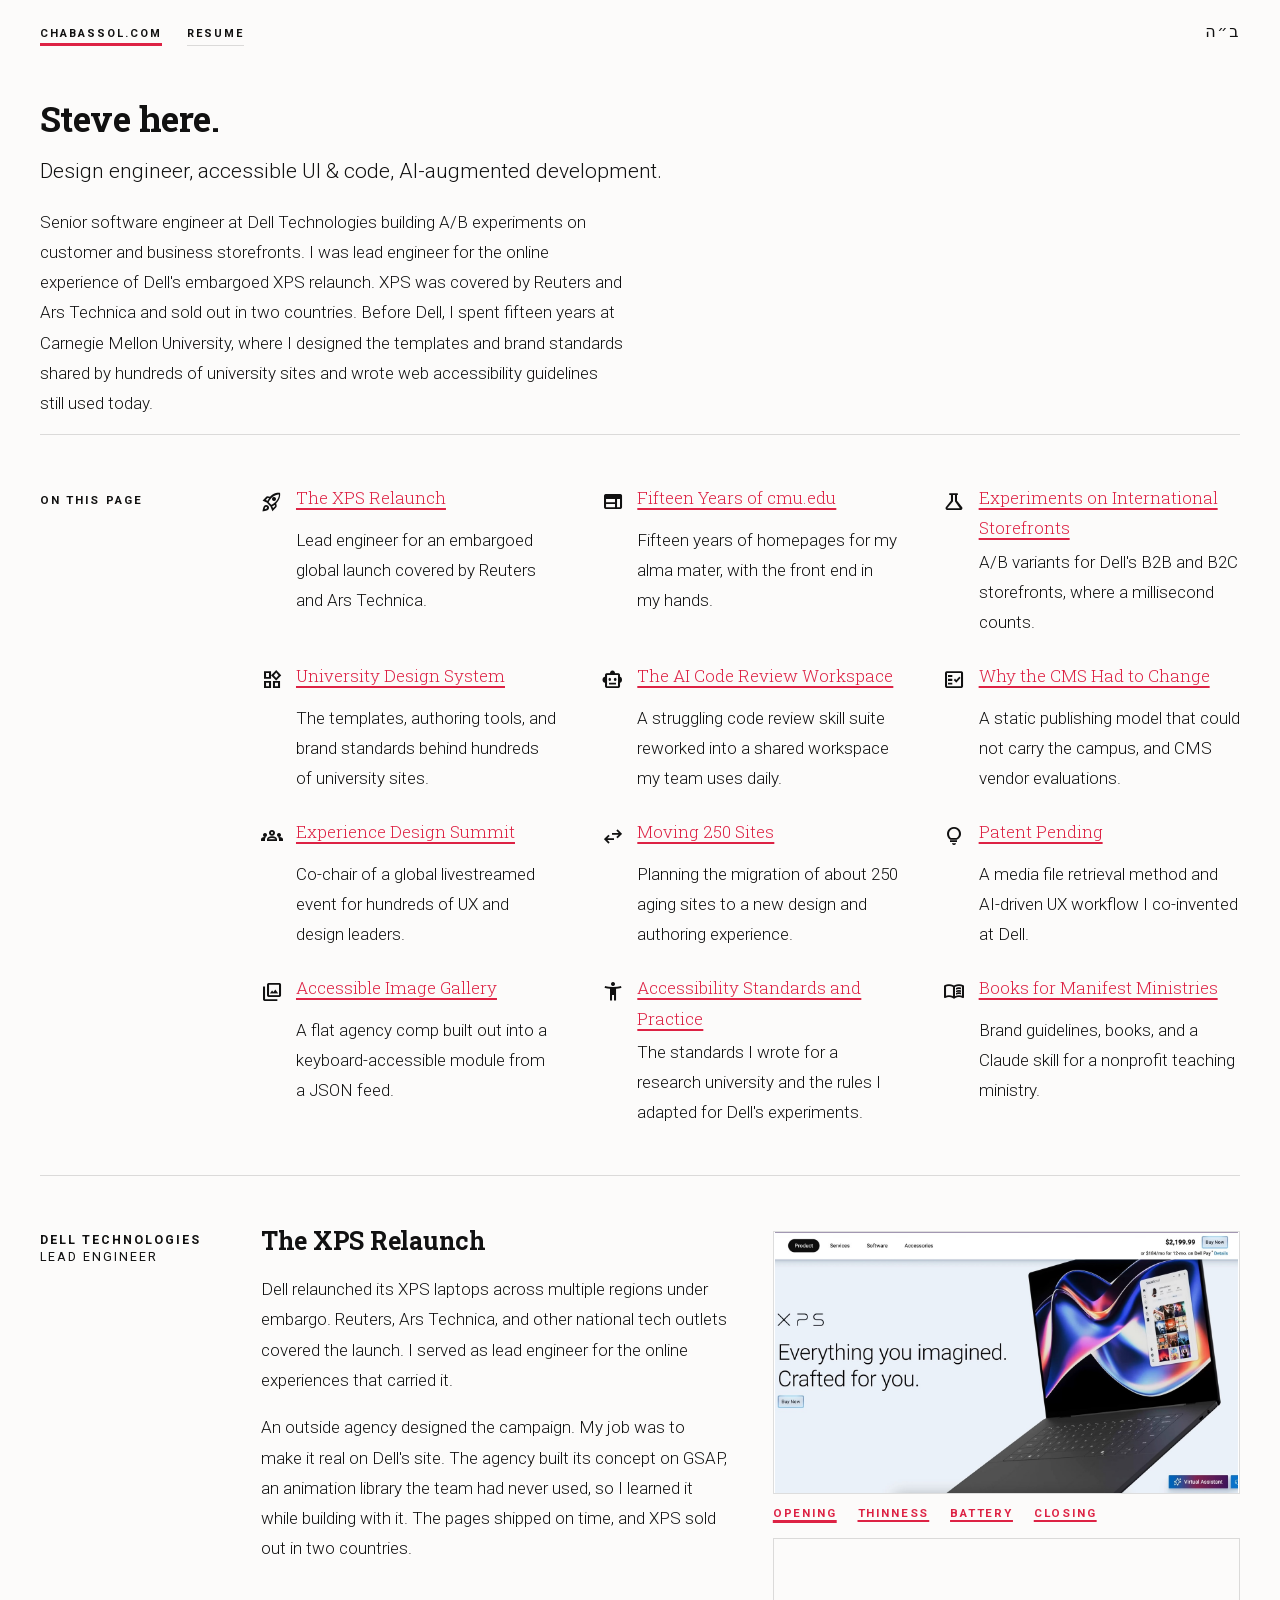
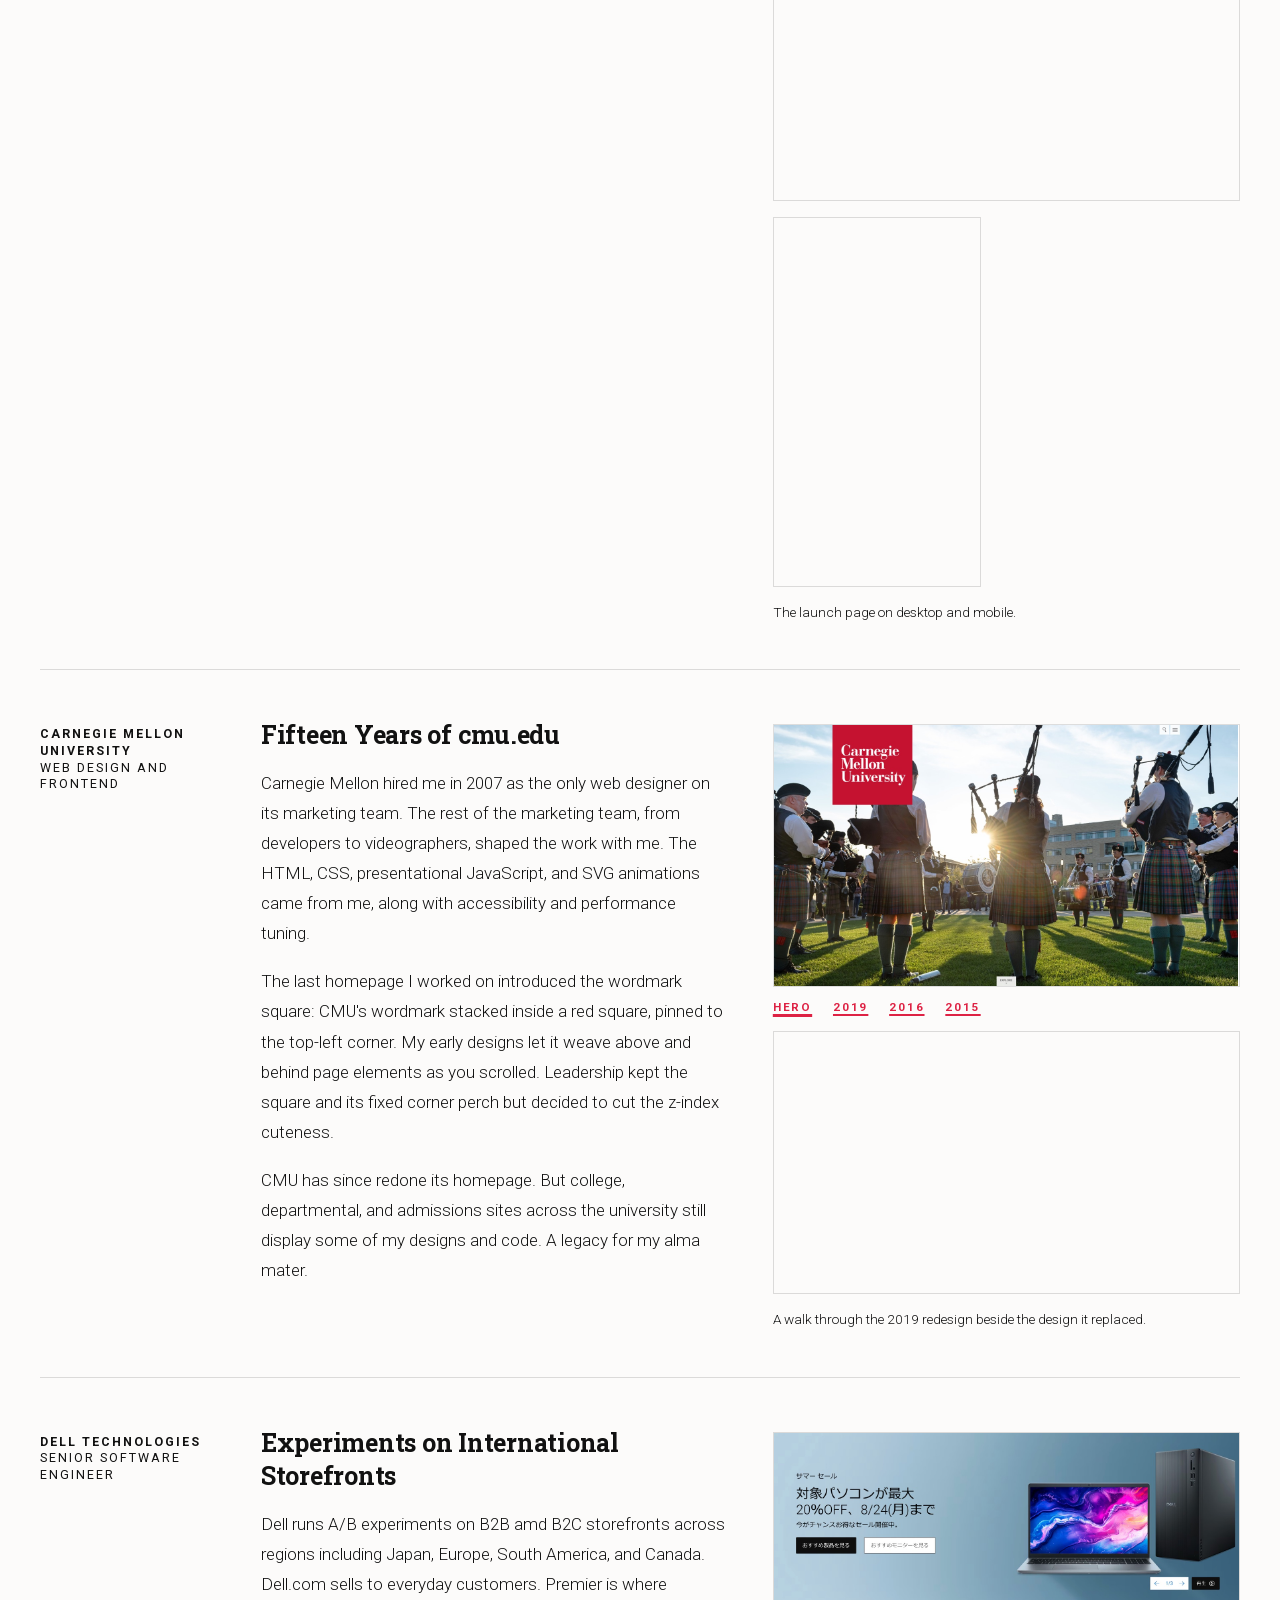
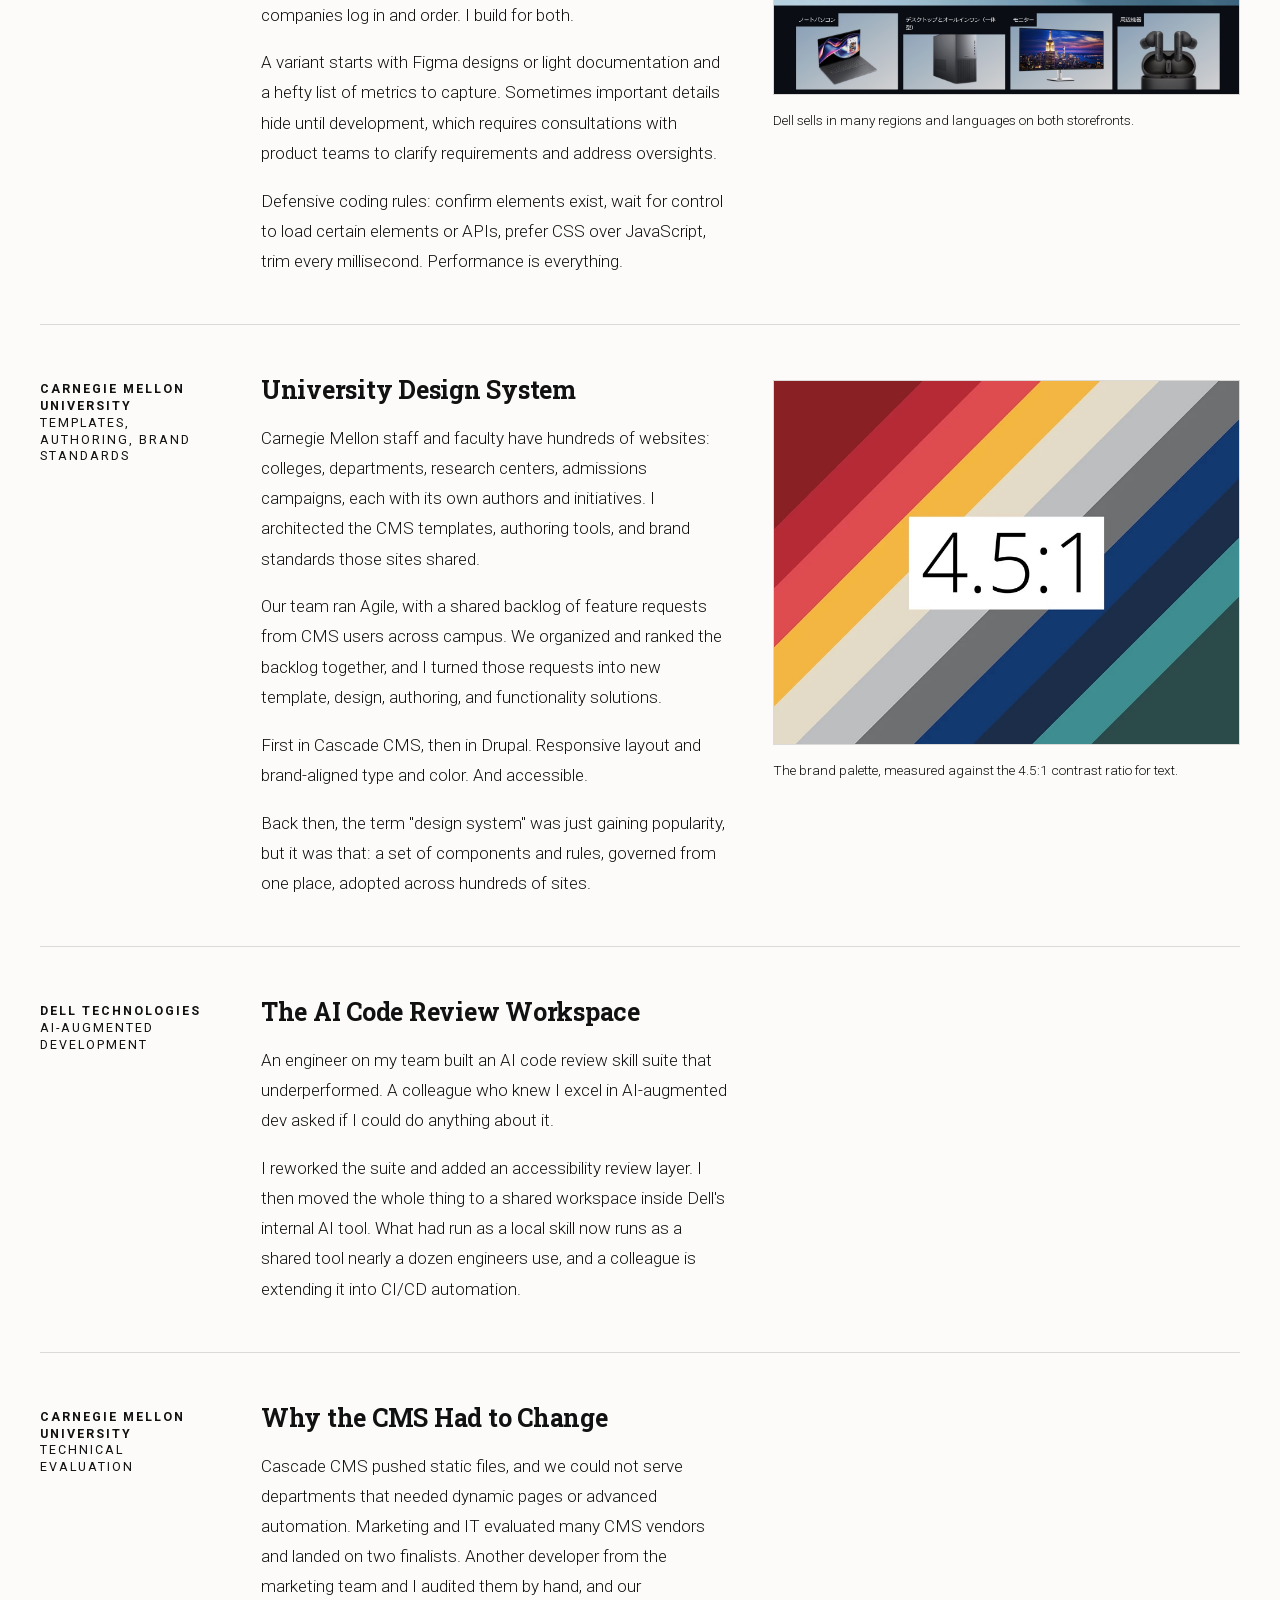
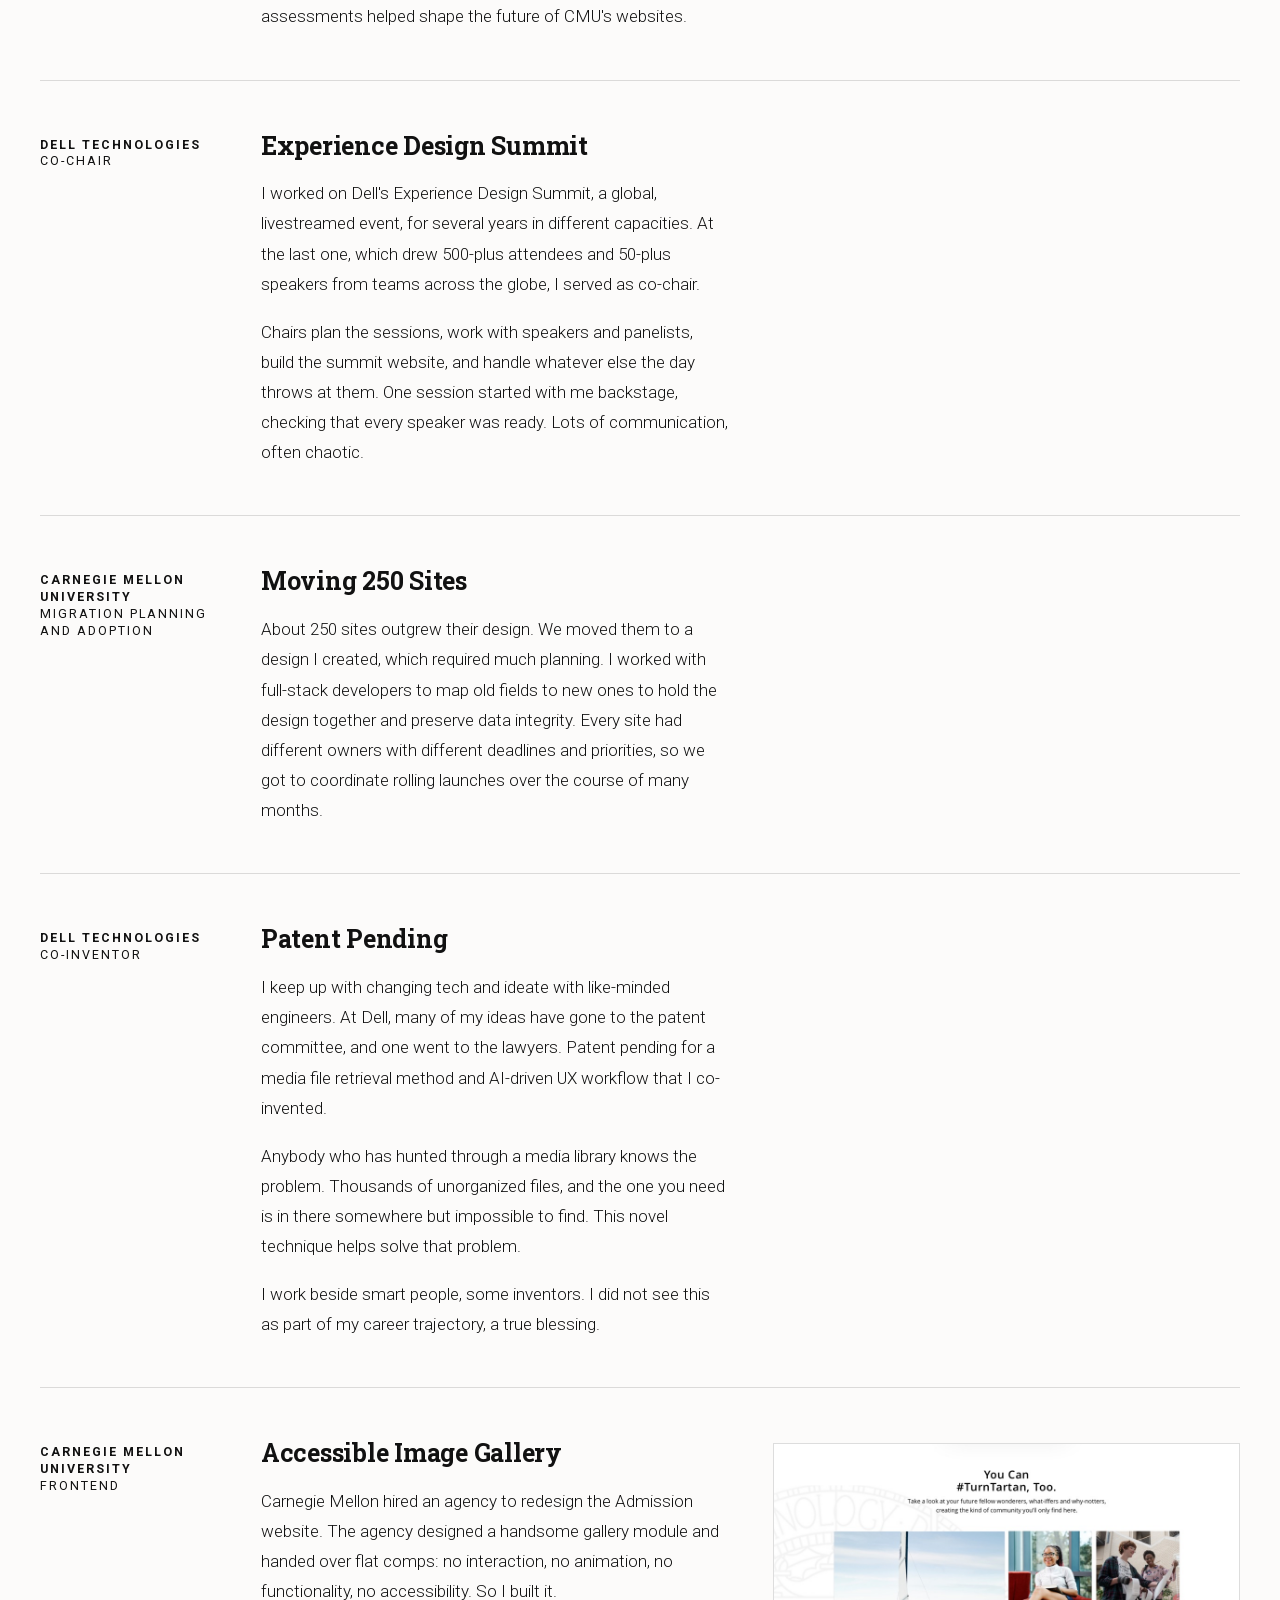
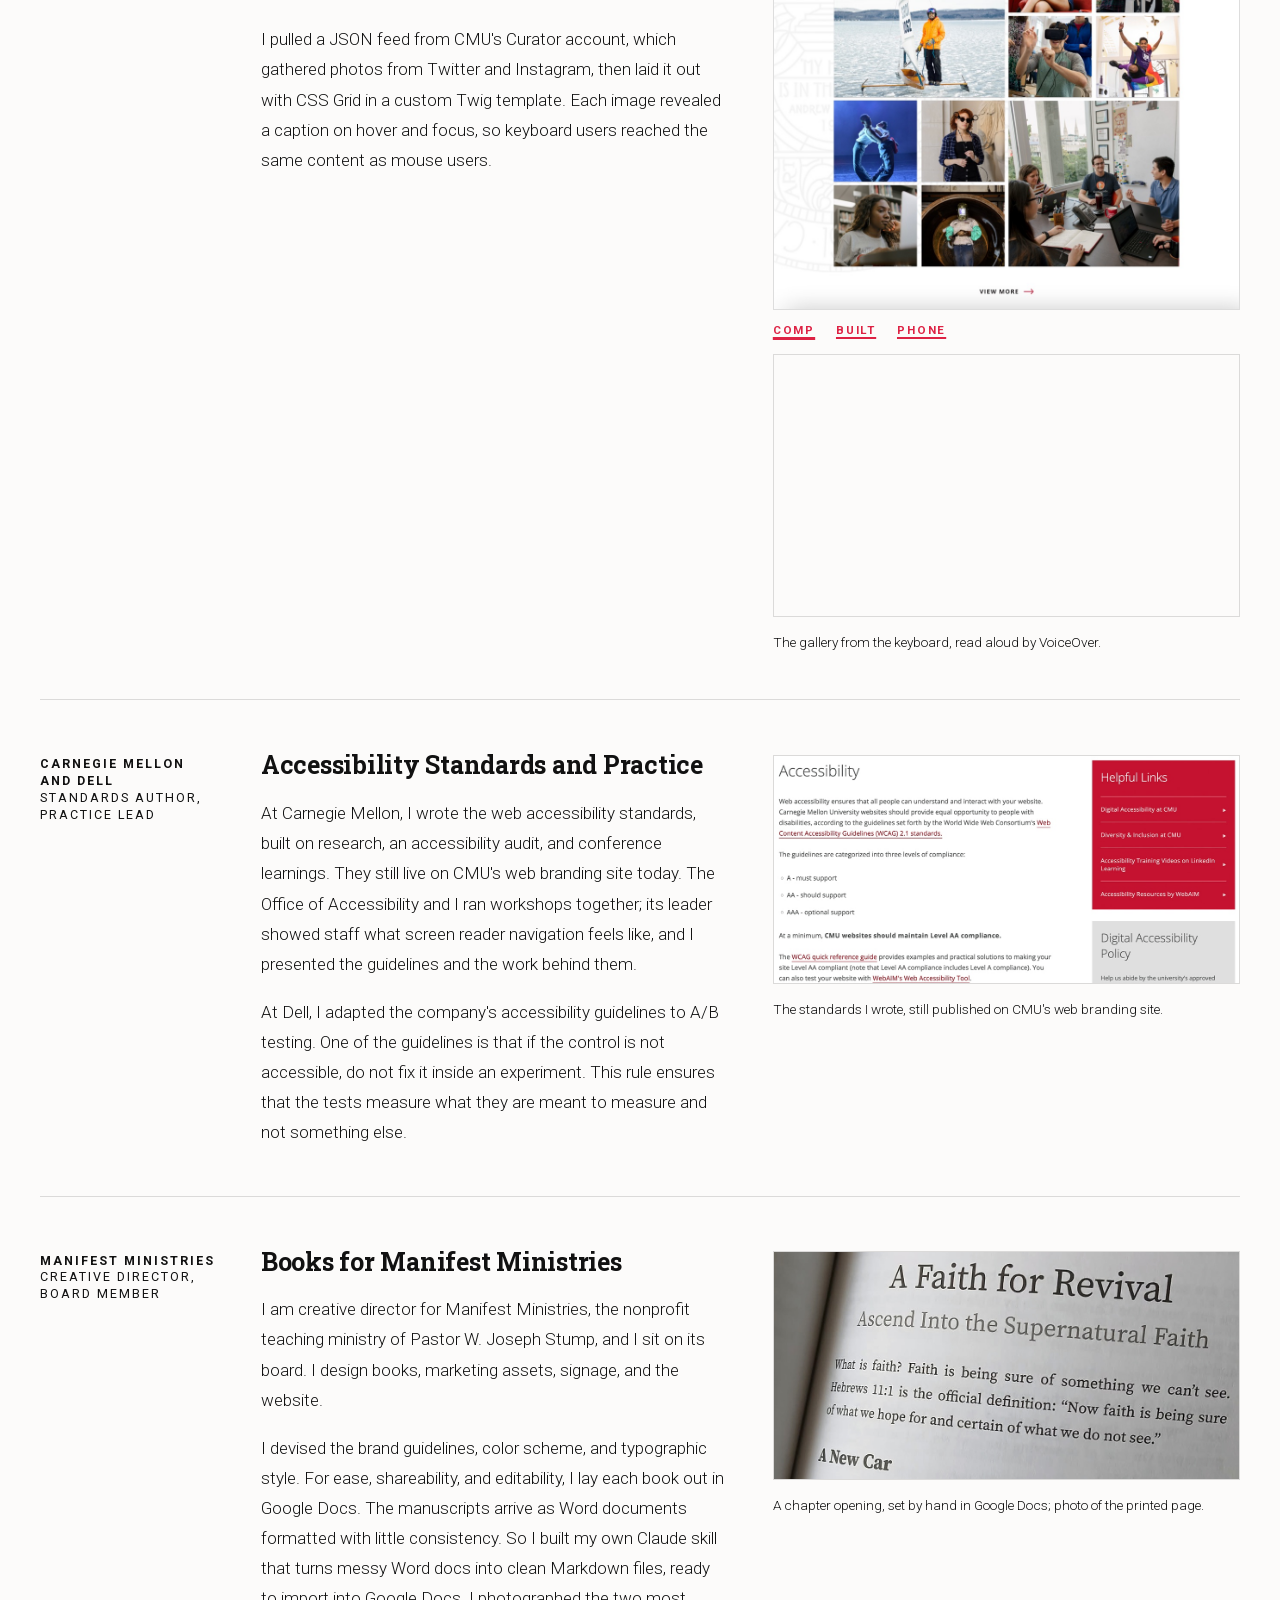
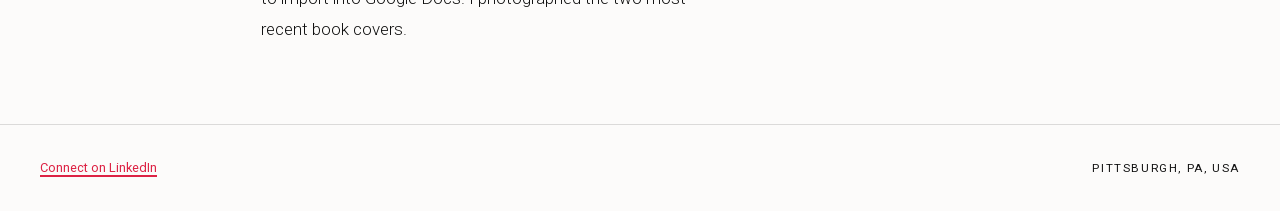
==== commit 276aeb40: "remove resume mailto link, keep LinkedIn as contact" ====
--- a/index.html
+++ b/index.html
@@ -419,7 +419,6 @@
 
   <footer class="shell site-footer">
     <nav class="site-footer__nav" aria-label="Elsewhere">
-      <a href="mailto:resume@chabassol.com">Send me an email</a>
       <a href="https://www.linkedin.com/in/stevechabassol/">Connect on LinkedIn</a>
     </nav>
     <p class="site-footer__place">Pittsburgh, PA, USA</p>
